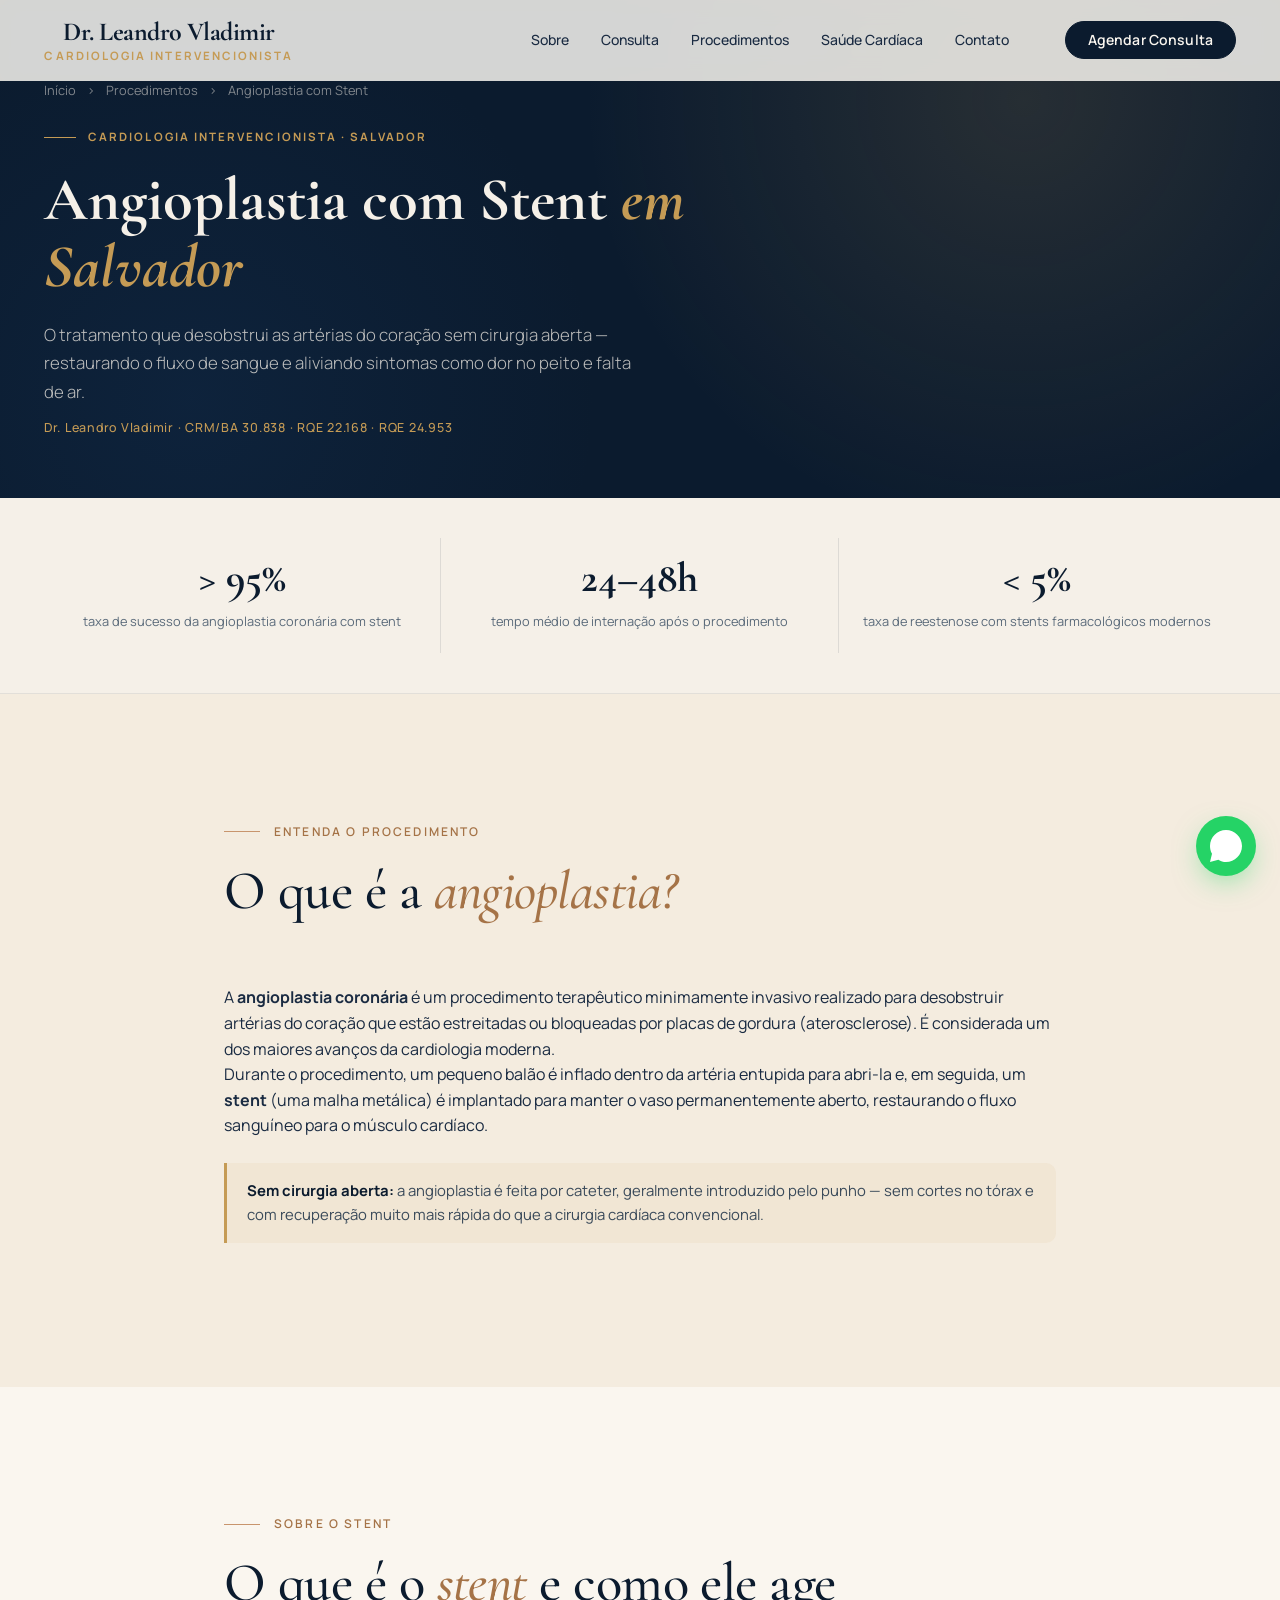
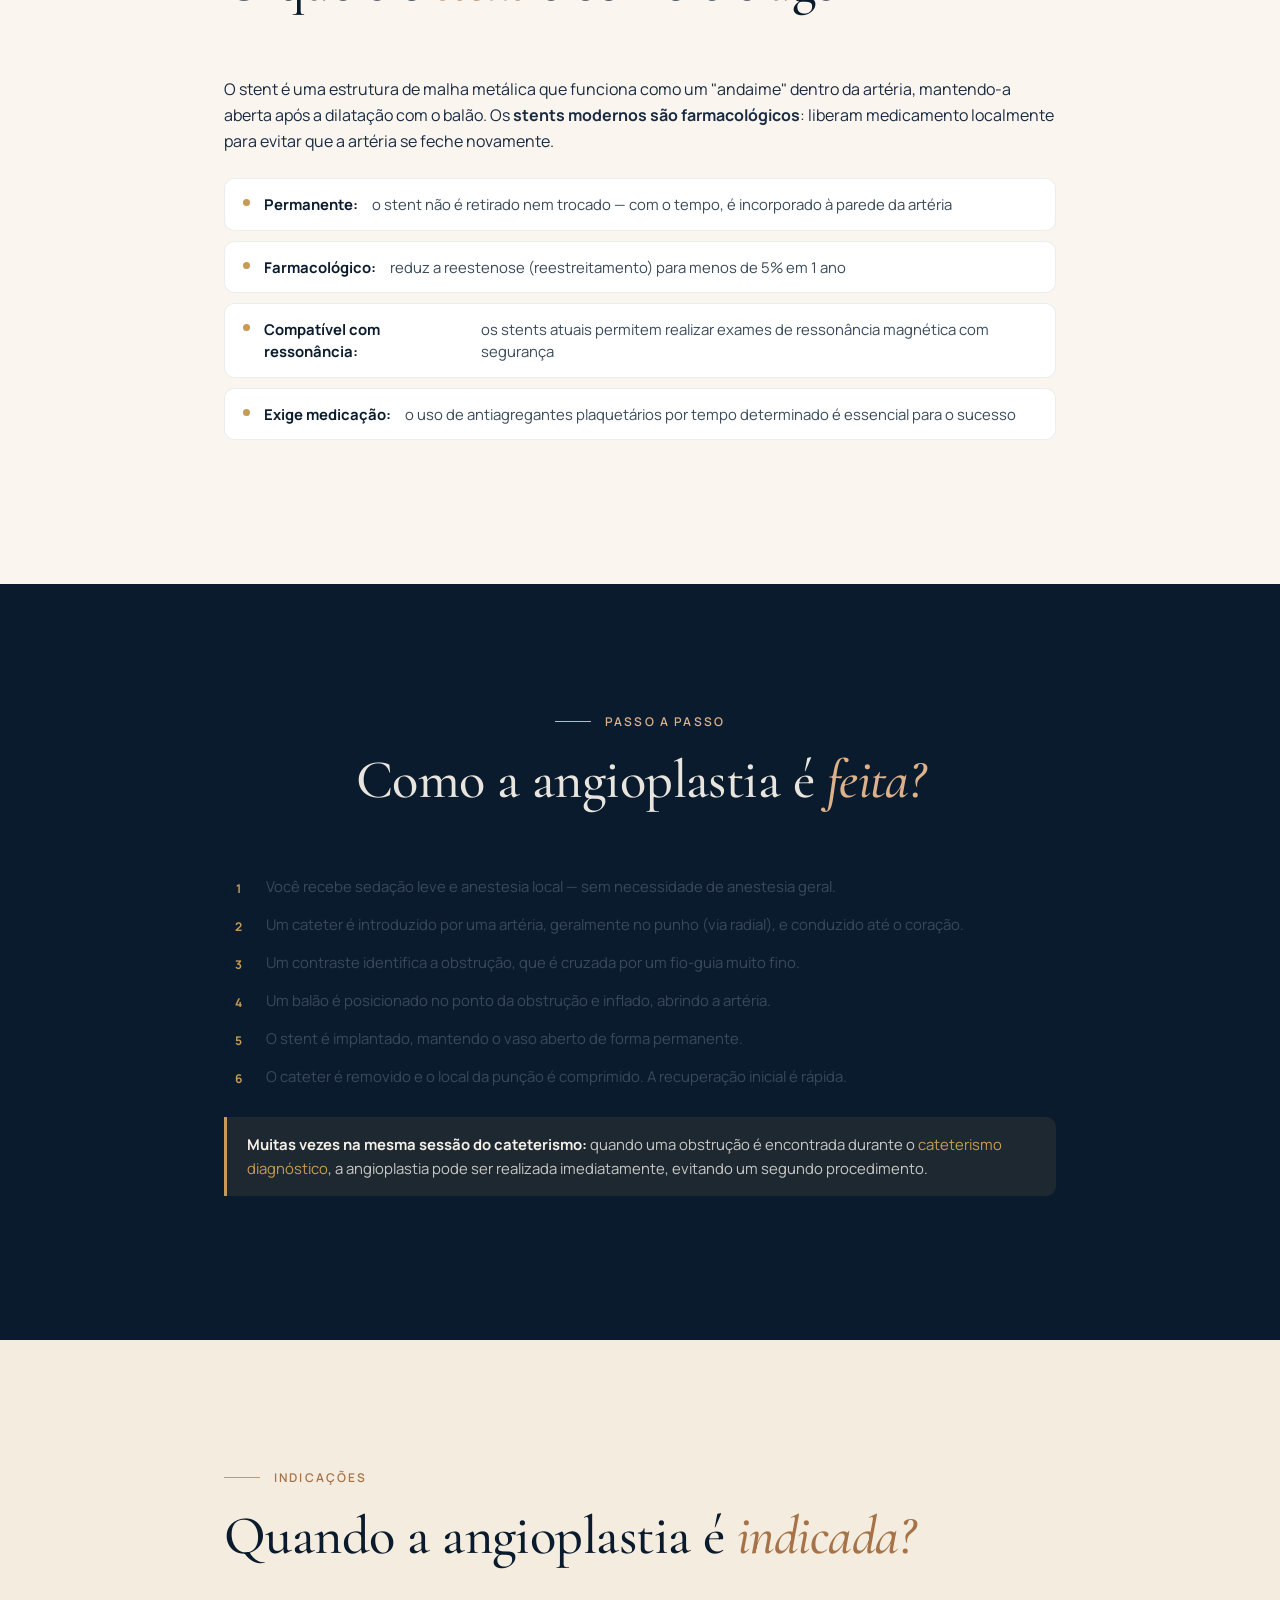
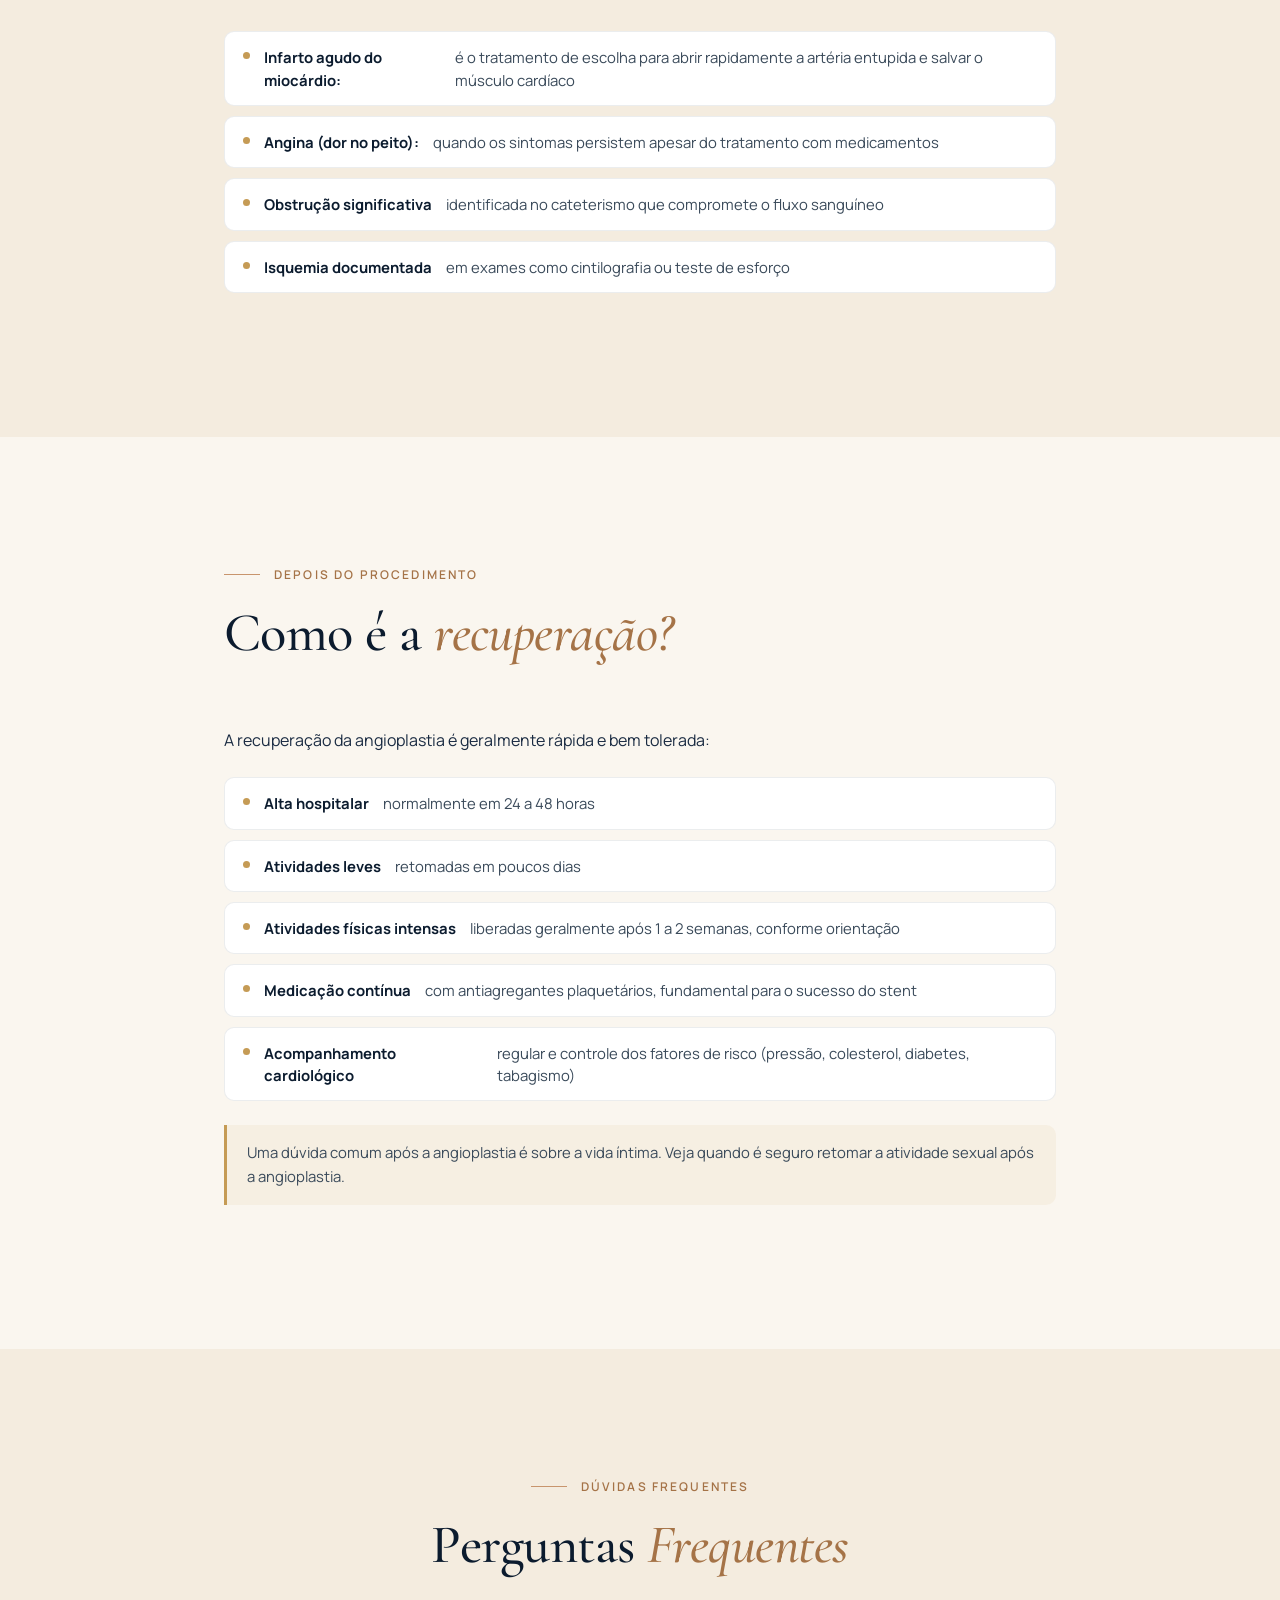
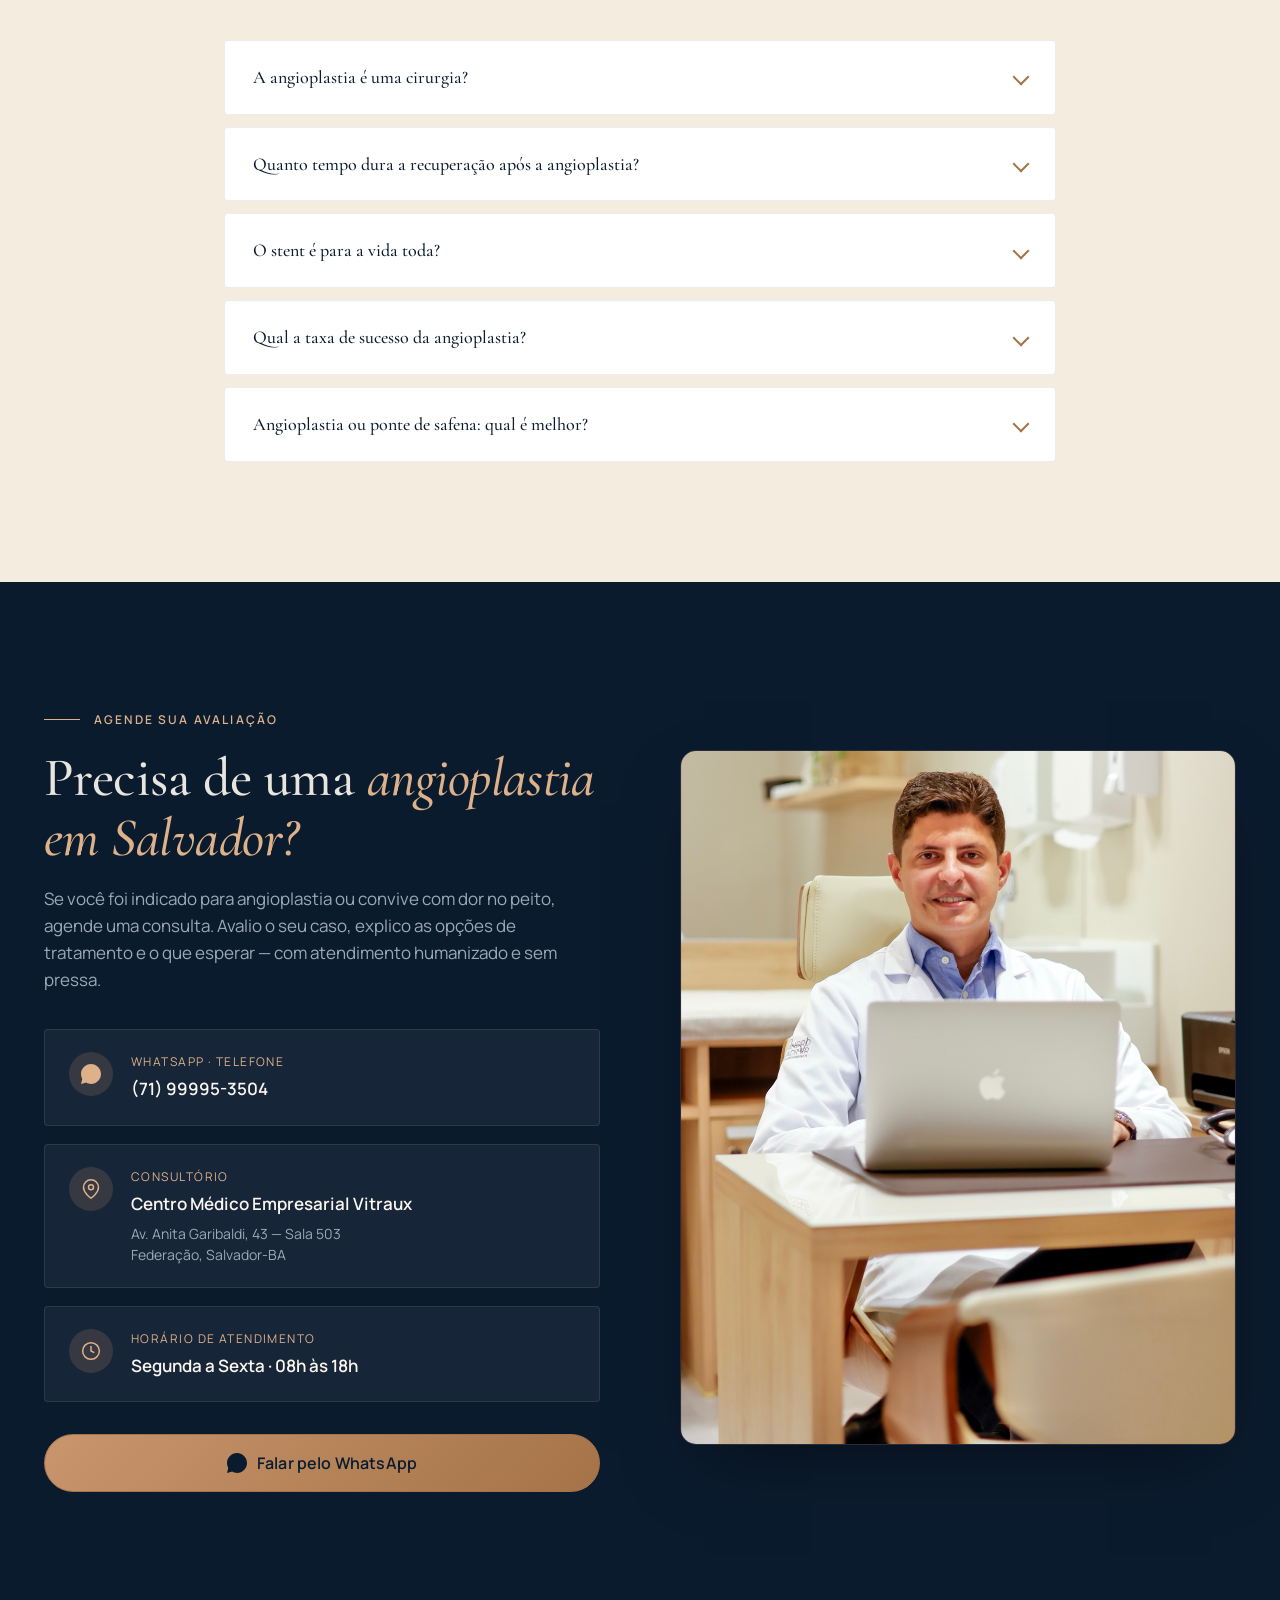
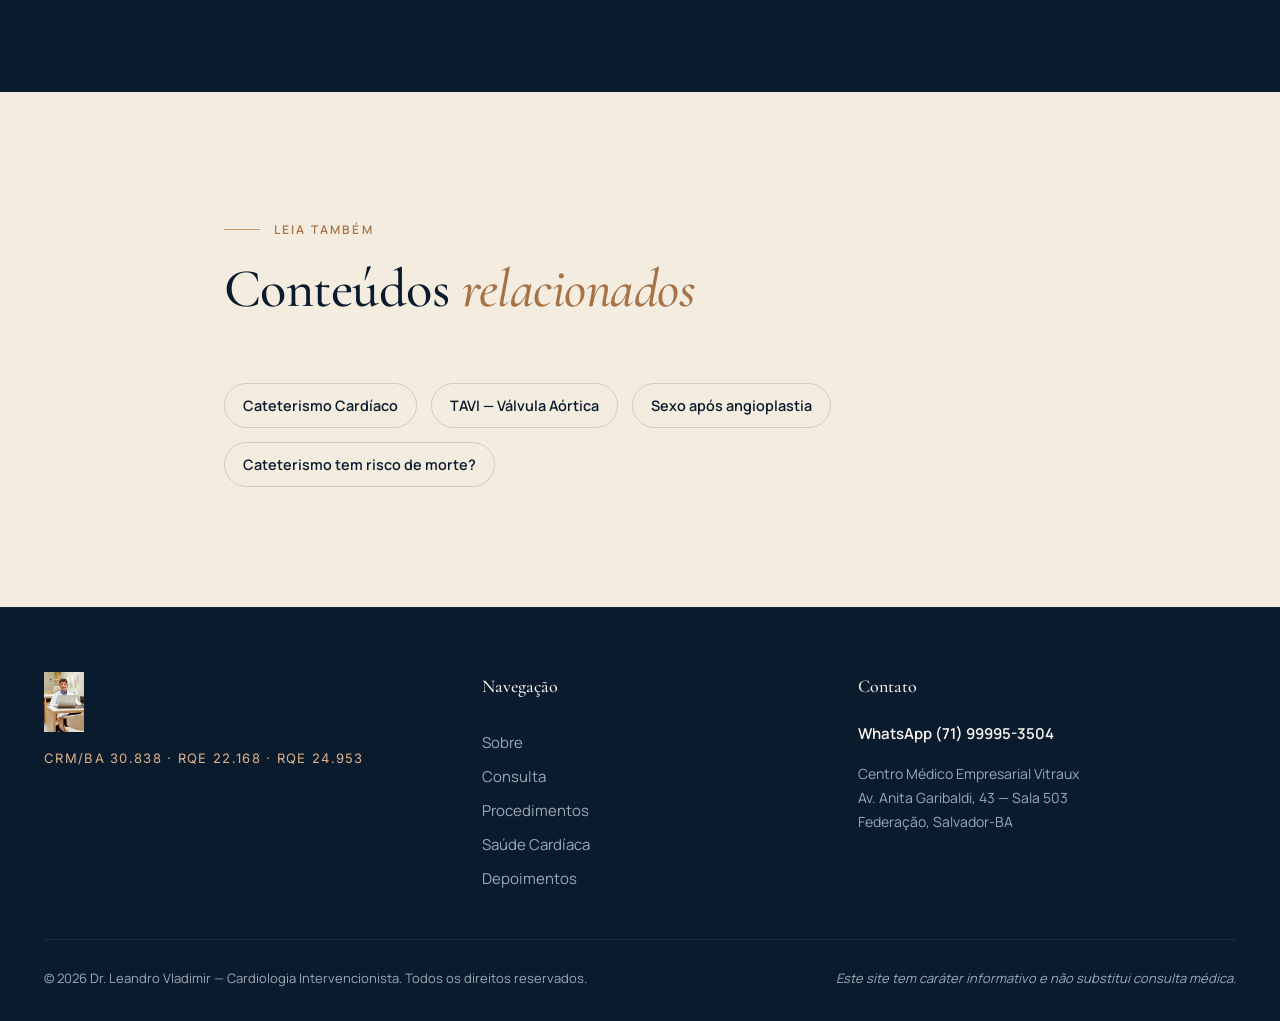
==== angioplastia/index.html @ 024d9a5b "Adiciona paginas dedicadas por procedimento e otimiza consulta particular - Cria 3 paginas de SEO: /" ====
<!DOCTYPE html>
<html lang="pt-BR">
<head>
  <!-- Google Tag Manager -->
  <script>(function(w,d,s,l,i){w[l]=w[l]||[];w[l].push({'gtm.start':
  new Date().getTime(),event:'gtm.js'});var f=d.getElementsByTagName(s)[0],
  j=d.createElement(s),dl=l!='dataLayer'?'&l='+l:'';j.async=true;j.src=
  'https://www.googletagmanager.com/gtm.js?id='+i+dl;f.parentNode.insertBefore(j,f);
  })(window,document,'script','dataLayer','GTM-55W7V7B9');</script>

  <meta charset="UTF-8" />
  <meta name="viewport" content="width=device-width, initial-scale=1.0" />
  <meta name="theme-color" content="#0B1B2E" />

  <title>Angioplastia com Stent em Salvador | Dr. Leandro Vladimir</title>
  <meta name="description" content="Angioplastia coronária com stent em Salvador. Entenda o que é, como funciona, recuperação e cuidados após o procedimento. Cardiologista intervencionista — agende pelo WhatsApp. CRM/BA 30.838." />
  <meta name="keywords" content="angioplastia Salvador, angioplastia com stent, angioplastia coronária, stent Salvador, desobstrução de artéria coração, cardiologista intervencionista Salvador, Dr Leandro Vladimir" />
  <meta name="author" content="Dr. Leandro Vladimir" />
  <meta name="robots" content="index, follow, max-image-preview:large" />
  <link rel="canonical" href="https://leandrovladimir.com.br/angioplastia/" />
  <meta name="geo.region" content="BR-BA" />
  <meta name="geo.placename" content="Salvador" />

  <meta property="og:type" content="article" />
  <meta property="og:url" content="https://leandrovladimir.com.br/angioplastia/" />
  <meta property="og:title" content="Angioplastia com Stent em Salvador | Dr. Leandro Vladimir" />
  <meta property="og:description" content="Tudo sobre a angioplastia coronária com stent: o que é, como funciona e recuperação — por cardiologista intervencionista em Salvador." />
  <meta property="og:image" content="https://leandrovladimir.com.br/images/consulta.jpg" />
  <meta property="og:locale" content="pt_BR" />
  <meta property="og:site_name" content="Dr. Leandro Vladimir — Cardiologia Intervencionista" />

  <meta name="twitter:card" content="summary_large_image" />
  <meta name="twitter:title" content="Angioplastia com Stent em Salvador | Dr. Leandro Vladimir" />
  <meta name="twitter:description" content="O que é a angioplastia coronária com stent, como funciona e recuperação — por cardiologista intervencionista em Salvador." />
  <meta name="twitter:image" content="https://leandrovladimir.com.br/images/consulta.jpg" />

  <link rel="icon" type="image/png" href="/images/consulta.jpg" />

  <link rel="preconnect" href="https://fonts.googleapis.com" />
  <link rel="preconnect" href="https://fonts.gstatic.com" crossorigin />
  <link href="https://fonts.googleapis.com/css2?family=Cormorant+Garamond:ital,wght@0,400;0,500;0,600;0,700;1,400;1,500&family=Manrope:wght@300;400;500;600;700&family=Inter:wght@400;500;600&display=swap" rel="stylesheet" />

  <link rel="stylesheet" href="/style.css" />

  <script type="application/ld+json">
  {
    "@context": "https://schema.org",
    "@graph": [
      {
        "@type": "MedicalWebPage",
        "name": "Angioplastia com Stent em Salvador",
        "description": "Página informativa sobre a angioplastia coronária com stent realizada por Dr. Leandro Vladimir, cardiologista intervencionista em Salvador: o que é, como funciona, indicações e recuperação.",
        "url": "https://leandrovladimir.com.br/angioplastia/",
        "inLanguage": "pt-BR",
        "author": {
          "@type": "Physician",
          "name": "Dr. Leandro Vladimir",
          "identifier": "CRM/BA 30.838",
          "url": "https://leandrovladimir.com.br/"
        },
        "about": {
          "@type": "MedicalProcedure",
          "name": "Angioplastia Coronária com Stent",
          "procedureType": "https://schema.org/TherapeuticProcedure",
          "bodyLocation": "Artérias coronárias"
        }
      },
      {
        "@type": "BreadcrumbList",
        "itemListElement": [
          { "@type": "ListItem", "position": 1, "name": "Início", "item": "https://leandrovladimir.com.br/" },
          { "@type": "ListItem", "position": 2, "name": "Procedimentos", "item": "https://leandrovladimir.com.br/#procedimentos" },
          { "@type": "ListItem", "position": 3, "name": "Angioplastia com Stent", "item": "https://leandrovladimir.com.br/angioplastia/" }
        ]
      },
      {
        "@type": "FAQPage",
        "mainEntity": [
          { "@type": "Question", "name": "Quanto tempo dura a recuperação após a angioplastia?", "acceptedAnswer": { "@type": "Answer", "text": "A recuperação inicial é rápida: alta hospitalar em 24 a 48 horas e retorno a atividades leves em poucos dias. Atividades físicas mais intensas podem ser retomadas após 1 a 2 semanas, com orientação individualizada." } },
          { "@type": "Question", "name": "O stent é para a vida toda?", "acceptedAnswer": { "@type": "Answer", "text": "Sim. O stent é uma estrutura permanente que mantém a artéria aberta e, com o tempo, é incorporado à parede do vaso. Não precisa ser trocado nem retirado. O cuidado contínuo com a medicação e os fatores de risco é essencial." } },
          { "@type": "Question", "name": "A angioplastia é uma cirurgia?", "acceptedAnswer": { "@type": "Answer", "text": "Não. A angioplastia é um procedimento minimamente invasivo, feito por cateter introduzido por uma artéria (geralmente no punho), sem cortes nem cirurgia aberta do tórax." } },
          { "@type": "Question", "name": "Qual a taxa de sucesso da angioplastia?", "acceptedAnswer": { "@type": "Answer", "text": "A taxa de sucesso da angioplastia coronária é superior a 95%. A maioria dos pacientes apresenta melhora significativa de sintomas como dor no peito e falta de ar." } }
        ]
      }
    ]
  }
  </script>

  <style>
    .header__brand--text { display: flex; flex-direction: column; justify-content: center; line-height: 1.05; text-decoration: none; min-width: 250px; padding: 6px 0; }
    .brand__name { font-family: 'Cormorant Garamond', Georgia, serif; font-weight: 700; font-size: 1.62rem; color: #0B1B2E; letter-spacing: -0.02em; white-space: nowrap; }
    .brand__sub { margin-top: 5px; font-family: 'Manrope', Arial, sans-serif; font-weight: 700; font-size: 0.72rem; letter-spacing: 0.18em; text-transform: uppercase; color: #C59B55; white-space: nowrap; }
    @media (max-width: 768px) { .header__brand--text { min-width: auto; } .brand__name { font-size: 1.25rem; } .brand__sub { font-size: 0.58rem; letter-spacing: 0.12em; } }

    .page-hero { padding: 80px 0 60px; background: #0B1B2E; position: relative; overflow: hidden; }
    .page-hero::before { content: ""; position: absolute; inset: 0; background: radial-gradient(circle at 80% 20%, rgba(197,155,85,0.15), transparent 40%), radial-gradient(circle at 15% 80%, rgba(29,78,137,0.15), transparent 35%); pointer-events: none; }
    .page-hero .container { position: relative; }
    .page-hero__eyebrow { display: flex; align-items: center; gap: 12px; margin-bottom: 20px; }
    .page-hero__eyebrow .eyebrow__line { display: inline-block; width: 32px; height: 1px; background: #C59B55; }
    .page-hero__eyebrow span { font-family: 'Manrope', sans-serif; font-size: 0.72rem; font-weight: 700; letter-spacing: 0.18em; text-transform: uppercase; color: #C59B55; }
    .page-hero__title { font-family: 'Cormorant Garamond', Georgia, serif; font-size: clamp(2.2rem, 5vw, 3.8rem); font-weight: 700; color: #F5F0E8; line-height: 1.1; margin-bottom: 20px; max-width: 800px; }
    .page-hero__title em { font-style: italic; color: #C59B55; }
    .page-hero__lede { font-family: 'Manrope', sans-serif; font-size: 1.05rem; font-weight: 300; color: rgba(245,240,232,0.75); max-width: 600px; margin-bottom: 12px; line-height: 1.7; }
    .page-hero__crm { font-family: 'Manrope', sans-serif; font-size: 0.78rem; font-weight: 500; color: #C59B55; letter-spacing: 0.06em; }

    .stats-strip { background: #F5F0E8; border-bottom: 1px solid rgba(11,27,46,0.08); padding: 40px 0; }
    .stats-strip__grid { display: grid; grid-template-columns: repeat(3, 1fr); gap: 0; }
    .stats-strip__item { text-align: center; padding: 20px 24px; border-right: 1px solid rgba(11,27,46,0.1); }
    .stats-strip__item:last-child { border-right: none; }
    .stats-strip__number { font-family: 'Cormorant Garamond', Georgia, serif; font-size: 2.6rem; font-weight: 700; color: #0B1B2E; display: block; line-height: 1; margin-bottom: 8px; }
    .stats-strip__label { font-family: 'Manrope', sans-serif; font-size: 0.8rem; font-weight: 400; color: #5a6a7a; line-height: 1.4; }
    @media (max-width: 600px) { .stats-strip__grid { grid-template-columns: 1fr; } .stats-strip__item { border-right: none; border-bottom: 1px solid rgba(11,27,46,0.1); } .stats-strip__item:last-child { border-bottom: none; } }

    .risk-list { list-style: none; padding: 0; margin: 24px 0; display: flex; flex-direction: column; gap: 10px; }
    .risk-list li { display: flex; align-items: flex-start; gap: 14px; padding: 14px 18px; background: #fff; border: 1px solid rgba(11,27,46,0.08); border-radius: 10px; font-family: 'Manrope', sans-serif; font-size: 0.93rem; color: #3a4a5a; line-height: 1.5; }
    .risk-list li::before { content: ""; display: block; width: 7px; height: 7px; min-width: 7px; border-radius: 50%; background: #C59B55; margin-top: 6px; }
    .risk-list li strong { color: #0B1B2E; }
    .section--dark .risk-list li { background: rgba(255,255,255,0.06); border-color: rgba(255,255,255,0.08); color: rgba(245,240,232,0.75); }
    .section--dark .risk-list li strong { color: #F5F0E8; }

    .alert-box { background: rgba(197,155,85,0.08); border-left: 3px solid #C59B55; border-radius: 0 10px 10px 0; padding: 16px 20px; margin: 24px 0; font-family: 'Manrope', sans-serif; font-size: 0.93rem; color: #3a4a5a; line-height: 1.6; }
    .alert-box strong { color: #0B1B2E; }
    .section--dark .alert-box { background: rgba(197,155,85,0.1); color: rgba(245,240,232,0.8); }
    .section--dark .alert-box strong { color: #F5F0E8; }

    .num-list { list-style: none; padding: 0; margin: 24px 0; counter-reset: q; display: flex; flex-direction: column; gap: 10px; }
    .num-list li { counter-increment: q; display: flex; align-items: flex-start; gap: 14px; font-family: 'Manrope', sans-serif; font-size: 0.93rem; color: #3a4a5a; line-height: 1.5; }
    .num-list li::before { content: counter(q); min-width: 28px; height: 28px; background: #0B1B2E; color: #C59B55; border-radius: 50%; display: flex; align-items: center; justify-content: center; font-size: 0.75rem; font-weight: 700; font-family: 'Manrope', sans-serif; flex-shrink: 0; }

    .breadcrumb { font-family: 'Manrope', sans-serif; font-size: 0.8rem; color: rgba(245,240,232,0.5); margin-bottom: 28px; }
    .breadcrumb a { color: rgba(245,240,232,0.5); text-decoration: none; transition: color 0.2s; }
    .breadcrumb a:hover { color: #C59B55; }
    .breadcrumb span { margin: 0 8px; }

    .related-links { display: flex; flex-wrap: wrap; gap: 14px; margin-top: 8px; }
    .related-links a { font-family: 'Manrope', sans-serif; font-size: 0.9rem; font-weight: 600; color: #0B1B2E; text-decoration: none; border: 1px solid rgba(11,27,46,0.15); border-radius: 999px; padding: 10px 18px; transition: 0.2s ease; }
    .related-links a:hover { background: #0B1B2E; color: #F5F0E8; border-color: #0B1B2E; }
  </style>
</head>

<body>
  <noscript><iframe src="https://www.googletagmanager.com/ns.html?id=GTM-55W7V7B9" height="0" width="0" style="display:none;visibility:hidden"></iframe></noscript>

  <!-- HEADER -->
  <header class="header" id="header">
    <div class="container header__inner">
      <a href="https://leandrovladimir.com.br" class="header__brand header__brand--text" aria-label="Dr. Leandro Vladimir — Início">
        <span class="brand__name">Dr. Leandro Vladimir</span>
        <span class="brand__sub">Cardiologia Intervencionista</span>
      </a>
      <nav class="header__nav" aria-label="Navegação principal">
        <a href="https://leandrovladimir.com.br/#sobre">Sobre</a>
        <a href="https://leandrovladimir.com.br/#consulta">Consulta</a>
        <a href="https://leandrovladimir.com.br/#procedimentos">Procedimentos</a>
        <a href="https://leandrovladimir.com.br/#conteudo">Saúde Cardíaca</a>
        <a href="https://leandrovladimir.com.br/#contato">Contato</a>
      </nav>
      <a href="https://wa.me/5571999953504?text=Ol%C3%A1%2C%20Dr.%20Leandro.%20Tenho%20d%C3%BAvidas%20sobre%20a%20angioplastia%20e%20gostaria%20de%20agendar%20uma%20consulta." class="btn btn--primary header__cta" target="_blank" rel="noopener">
        Agendar Consulta
      </a>
      <button class="header__toggle" aria-label="Abrir menu" aria-expanded="false" id="navToggle">
        <span></span><span></span><span></span>
      </button>
    </div>
  </header>

  <!-- HERO -->
  <section class="page-hero">
    <div class="container">
      <div class="breadcrumb">
        <a href="https://leandrovladimir.com.br">Início</a>
        <span>›</span>
        <a href="https://leandrovladimir.com.br/#procedimentos">Procedimentos</a>
        <span>›</span>
        Angioplastia com Stent
      </div>
      <div class="page-hero__eyebrow">
        <span class="eyebrow__line"></span>
        <span>Cardiologia Intervencionista · Salvador</span>
      </div>
      <h1 class="page-hero__title">
        Angioplastia com Stent <em>em Salvador</em>
      </h1>
      <p class="page-hero__lede">
        O tratamento que desobstrui as artérias do coração sem cirurgia aberta — restaurando o fluxo de sangue e aliviando sintomas como dor no peito e falta de ar.
      </p>
      <p class="page-hero__crm">Dr. Leandro Vladimir · CRM/BA 30.838 · RQE 22.168 · RQE 24.953</p>
    </div>
  </section>

  <!-- STATS -->
  <div class="stats-strip">
    <div class="container">
      <div class="stats-strip__grid">
        <div class="stats-strip__item">
          <span class="stats-strip__number">&gt; 95%</span>
          <span class="stats-strip__label">taxa de sucesso da angioplastia coronária com stent</span>
        </div>
        <div class="stats-strip__item">
          <span class="stats-strip__number">24–48h</span>
          <span class="stats-strip__label">tempo médio de internação após o procedimento</span>
        </div>
        <div class="stats-strip__item">
          <span class="stats-strip__number">&lt; 5%</span>
          <span class="stats-strip__label">taxa de reestenose com stents farmacológicos modernos</span>
        </div>
      </div>
    </div>
  </div>

  <!-- O QUE É -->
  <section class="section section--cream" id="o-que-e">
    <div class="container container--narrow">
      <div class="section__head reveal">
        <span class="eyebrow"><span class="eyebrow__line"></span> Entenda o Procedimento</span>
        <h2 class="section__title">O que é a <em>angioplastia?</em></h2>
      </div>
      <div class="reveal">
        <p>A <strong>angioplastia coronária</strong> é um procedimento terapêutico minimamente invasivo realizado para desobstruir artérias do coração que estão estreitadas ou bloqueadas por placas de gordura (aterosclerose). É considerada um dos maiores avanços da cardiologia moderna.</p>
        <p>Durante o procedimento, um pequeno balão é inflado dentro da artéria entupida para abri-la e, em seguida, um <strong>stent</strong> (uma malha metálica) é implantado para manter o vaso permanentemente aberto, restaurando o fluxo sanguíneo para o músculo cardíaco.</p>
        <div class="alert-box">
          <strong>Sem cirurgia aberta:</strong> a angioplastia é feita por cateter, geralmente introduzido pelo punho — sem cortes no tórax e com recuperação muito mais rápida do que a cirurgia cardíaca convencional.
        </div>
      </div>
    </div>
  </section>

  <!-- STENT -->
  <section class="section" id="stent">
    <div class="container container--narrow">
      <div class="section__head reveal">
        <span class="eyebrow"><span class="eyebrow__line"></span> Sobre o Stent</span>
        <h2 class="section__title">O que é o <em>stent</em> e como ele age</h2>
      </div>
      <div class="reveal">
        <p>O stent é uma estrutura de malha metálica que funciona como um "andaime" dentro da artéria, mantendo-a aberta após a dilatação com o balão. Os <strong>stents modernos são farmacológicos</strong>: liberam medicamento localmente para evitar que a artéria se feche novamente.</p>
        <ul class="risk-list">
          <li><strong>Permanente:</strong> o stent não é retirado nem trocado — com o tempo, é incorporado à parede da artéria</li>
          <li><strong>Farmacológico:</strong> reduz a reestenose (reestreitamento) para menos de 5% em 1 ano</li>
          <li><strong>Compatível com ressonância:</strong> os stents atuais permitem realizar exames de ressonância magnética com segurança</li>
          <li><strong>Exige medicação:</strong> o uso de antiagregantes plaquetários por tempo determinado é essencial para o sucesso</li>
        </ul>
      </div>
    </div>
  </section>

  <!-- COMO É FEITO -->
  <section class="section section--dark" id="como-e-feito">
    <div class="container container--narrow">
      <div class="section__head section__head--center reveal">
        <span class="eyebrow eyebrow--light"><span class="eyebrow__line"></span> Passo a Passo</span>
        <h2 class="section__title section__title--light">Como a angioplastia é <em>feita?</em></h2>
      </div>
      <div class="reveal">
        <ol class="num-list">
          <li>Você recebe sedação leve e anestesia local — sem necessidade de anestesia geral.</li>
          <li>Um cateter é introduzido por uma artéria, geralmente no punho (via radial), e conduzido até o coração.</li>
          <li>Um contraste identifica a obstrução, que é cruzada por um fio-guia muito fino.</li>
          <li>Um balão é posicionado no ponto da obstrução e inflado, abrindo a artéria.</li>
          <li>O stent é implantado, mantendo o vaso aberto de forma permanente.</li>
          <li>O cateter é removido e o local da punção é comprimido. A recuperação inicial é rápida.</li>
        </ol>
        <div class="alert-box">
          <strong>Muitas vezes na mesma sessão do cateterismo:</strong> quando uma obstrução é encontrada durante o <a href="/cateterismo-cardiaco/" style="color:#C59B55;">cateterismo diagnóstico</a>, a angioplastia pode ser realizada imediatamente, evitando um segundo procedimento.
        </div>
      </div>
    </div>
  </section>

  <!-- INDICAÇÕES -->
  <section class="section section--cream" id="indicacoes">
    <div class="container container--narrow">
      <div class="section__head reveal">
        <span class="eyebrow"><span class="eyebrow__line"></span> Indicações</span>
        <h2 class="section__title">Quando a angioplastia é <em>indicada?</em></h2>
      </div>
      <div class="reveal">
        <ul class="risk-list">
          <li><strong>Infarto agudo do miocárdio:</strong> é o tratamento de escolha para abrir rapidamente a artéria entupida e salvar o músculo cardíaco</li>
          <li><strong>Angina (dor no peito):</strong> quando os sintomas persistem apesar do tratamento com medicamentos</li>
          <li><strong>Obstrução significativa</strong> identificada no cateterismo que compromete o fluxo sanguíneo</li>
          <li><strong>Isquemia documentada</strong> em exames como cintilografia ou teste de esforço</li>
        </ul>
      </div>
    </div>
  </section>

  <!-- RECUPERAÇÃO -->
  <section class="section" id="recuperacao">
    <div class="container container--narrow">
      <div class="section__head reveal">
        <span class="eyebrow"><span class="eyebrow__line"></span> Depois do Procedimento</span>
        <h2 class="section__title">Como é a <em>recuperação?</em></h2>
      </div>
      <div class="reveal">
        <p>A recuperação da angioplastia é geralmente rápida e bem tolerada:</p>
        <ul class="risk-list">
          <li><strong>Alta hospitalar</strong> normalmente em 24 a 48 horas</li>
          <li><strong>Atividades leves</strong> retomadas em poucos dias</li>
          <li><strong>Atividades físicas intensas</strong> liberadas geralmente após 1 a 2 semanas, conforme orientação</li>
          <li><strong>Medicação contínua</strong> com antiagregantes plaquetários, fundamental para o sucesso do stent</li>
          <li><strong>Acompanhamento cardiológico</strong> regular e controle dos fatores de risco (pressão, colesterol, diabetes, tabagismo)</li>
        </ul>
        <div class="alert-box">
          Uma dúvida comum após a angioplastia é sobre a vida íntima. <a href="/sexo-apos-angioplastia/">Veja quando é seguro retomar a atividade sexual após a angioplastia</a>.
        </div>
      </div>
    </div>
  </section>

  <!-- FAQ -->
  <section class="section section--cream" id="faq">
    <div class="container container--narrow">
      <div class="section__head section__head--center reveal">
        <span class="eyebrow"><span class="eyebrow__line"></span> Dúvidas Frequentes</span>
        <h2 class="section__title">Perguntas <em>Frequentes</em></h2>
      </div>
      <div class="faq">
        <details class="faq__item reveal">
          <summary>A angioplastia é uma cirurgia?</summary>
          <div class="faq__answer">
            <p>Não. A angioplastia é um procedimento minimamente invasivo, feito por cateter introduzido por uma artéria (geralmente no punho), sem cortes nem cirurgia aberta do tórax. Por isso a recuperação é muito mais rápida que a da cirurgia de revascularização (ponte de safena).</p>
          </div>
        </details>
        <details class="faq__item reveal">
          <summary>Quanto tempo dura a recuperação após a angioplastia?</summary>
          <div class="faq__answer">
            <p>A recuperação inicial é rápida: alta hospitalar em 24 a 48 horas e retorno a atividades leves em poucos dias. Atividades físicas mais intensas podem ser retomadas após 1 a 2 semanas, com orientação individualizada de acordo com o caso.</p>
          </div>
        </details>
        <details class="faq__item reveal">
          <summary>O stent é para a vida toda?</summary>
          <div class="faq__answer">
            <p>Sim. O stent é uma estrutura permanente que mantém a artéria aberta e, com o tempo, é incorporado à parede do vaso. Não precisa ser trocado nem retirado. O cuidado contínuo com a medicação antiplaquetária e os fatores de risco é essencial para o sucesso a longo prazo.</p>
          </div>
        </details>
        <details class="faq__item reveal">
          <summary>Qual a taxa de sucesso da angioplastia?</summary>
          <div class="faq__answer">
            <p>A taxa de sucesso da angioplastia coronária é superior a 95%. A maioria dos pacientes apresenta melhora significativa de sintomas como dor no peito e falta de ar logo após o procedimento.</p>
          </div>
        </details>
        <details class="faq__item reveal">
          <summary>Angioplastia ou ponte de safena: qual é melhor?</summary>
          <div class="faq__answer">
            <p>Depende de cada caso. A angioplastia é menos invasiva e tem recuperação mais rápida, sendo ideal para muitas situações. A cirurgia de ponte pode ser preferível em casos de doença muito extensa ou em certos perfis de paciente. Essa decisão é individualizada e tomada em conjunto entre o paciente, o cardiologista e, quando necessário, o cirurgião.</p>
          </div>
        </details>
      </div>
    </div>
  </section>

  <!-- CTA / CONTATO -->
  <section class="section section--dark" id="contato">
    <div class="container">
      <div class="contact__grid">
        <div class="contact__info reveal">
          <span class="eyebrow eyebrow--light"><span class="eyebrow__line"></span> Agende sua avaliação</span>
          <h2 class="section__title section__title--light">Precisa de uma <em>angioplastia em Salvador?</em></h2>
          <p class="contact__lede">Se você foi indicado para angioplastia ou convive com dor no peito, agende uma consulta. Avalio o seu caso, explico as opções de tratamento e o que esperar — com atendimento humanizado e sem pressa.</p>

          <div class="contact__items">
            <a href="https://wa.me/5571999953504?text=Ol%C3%A1%2C%20Dr.%20Leandro.%20Tenho%20d%C3%BAvidas%20sobre%20a%20angioplastia%20e%20gostaria%20de%20agendar%20uma%20consulta." class="contact__item" target="_blank" rel="noopener">
              <div class="contact__icon">
                <svg viewBox="0 0 24 24" fill="currentColor"><path d="M17.5 14.4c-.3-.2-1.8-.9-2-1-.3-.1-.5-.1-.7.1-.2.3-.7 1-.9 1.2-.2.2-.3.2-.6.1-1.5-.7-2.4-1.3-3.4-3-.3-.5.3-.4.7-1.4.1-.2 0-.4 0-.5-.1-.1-.7-1.6-.9-2.2-.2-.6-.5-.5-.7-.5h-.6c-.2 0-.5.1-.8.4-.3.3-1 1-1 2.4 0 1.4 1 2.8 1.2 3 .2.2 2.1 3.2 5 4.5.7.3 1.3.5 1.7.6.7.2 1.4.2 1.9.1.6-.1 1.8-.7 2-1.5.2-.7.2-1.4.2-1.5-.1-.2-.3-.2-.6-.4zM12 0C5.4 0 0 5.4 0 12c0 2.1.5 4.1 1.5 5.9L0 24l6.3-1.7C8 23.5 10 24 12 24c6.6 0 12-5.4 12-12S18.6 0 12 0z"/></svg>
              </div>
              <div>
                <small>WhatsApp · Telefone</small>
                <strong>(71) 99995-3504</strong>
              </div>
            </a>
            <div class="contact__item">
              <div class="contact__icon">
                <svg viewBox="0 0 24 24" fill="none" stroke="currentColor" stroke-width="1.8"><path d="M21 10c0 7-9 13-9 13s-9-6-9-13a9 9 0 0118 0z"/><circle cx="12" cy="10" r="3"/></svg>
              </div>
              <div>
                <small>Consultório</small>
                <strong>Centro Médico Empresarial Vitraux</strong>
                <span>Av. Anita Garibaldi, 43 — Sala 503<br/>Federação, Salvador-BA</span>
              </div>
            </div>
            <div class="contact__item">
              <div class="contact__icon">
                <svg viewBox="0 0 24 24" fill="none" stroke="currentColor" stroke-width="1.8"><circle cx="12" cy="12" r="10"/><path d="M12 6v6l4 2"/></svg>
              </div>
              <div>
                <small>Horário de atendimento</small>
                <strong>Segunda a Sexta · 08h às 18h</strong>
              </div>
            </div>
          </div>

          <a href="https://wa.me/5571999953504?text=Ol%C3%A1%2C%20Dr.%20Leandro.%20Tenho%20d%C3%BAvidas%20sobre%20a%20angioplastia%20e%20gostaria%20de%20agendar%20uma%20consulta." class="btn btn--copper btn--large btn--full" target="_blank" rel="noopener">
            <svg xmlns="http://www.w3.org/2000/svg" width="20" height="20" viewBox="0 0 24 24" fill="currentColor"><path d="M17.5 14.4c-.3-.2-1.8-.9-2-1-.3-.1-.5-.1-.7.1-.2.3-.7 1-.9 1.2-.2.2-.3.2-.6.1-1.5-.7-2.4-1.3-3.4-3-.3-.5.3-.4.7-1.4.1-.2 0-.4 0-.5-.1-.1-.7-1.6-.9-2.2-.2-.6-.5-.5-.7-.5h-.6c-.2 0-.5.1-.8.4-.3.3-1 1-1 2.4 0 1.4 1 2.8 1.2 3 .2.2 2.1 3.2 5 4.5.7.3 1.3.5 1.7.6.7.2 1.4.2 1.9.1.6-.1 1.8-.7 2-1.5.2-.7.2-1.4.2-1.5-.1-.2-.3-.2-.6-.4zM12 0C5.4 0 0 5.4 0 12c0 2.1.5 4.1 1.5 5.9L0 24l6.3-1.7C8 23.5 10 24 12 24c6.6 0 12-5.4 12-12S18.6 0 12 0z"/></svg>
            Falar pelo WhatsApp
          </a>
        </div>

        <div class="contact__photo reveal" data-delay="200">
          <img src="/images/consulta.jpg" alt="Dr. Leandro Vladimir, cardiologista intervencionista em Salvador" width="600" height="900" loading="lazy" />
        </div>
      </div>
    </div>
  </section>

  <!-- RELACIONADOS -->
  <section class="section section--cream" id="relacionados">
    <div class="container container--narrow">
      <div class="section__head reveal">
        <span class="eyebrow"><span class="eyebrow__line"></span> Leia também</span>
        <h2 class="section__title">Conteúdos <em>relacionados</em></h2>
      </div>
      <div class="related-links reveal">
        <a href="/cateterismo-cardiaco/">Cateterismo Cardíaco</a>
        <a href="/tavi/">TAVI — Válvula Aórtica</a>
        <a href="/sexo-apos-angioplastia/">Sexo após angioplastia</a>
        <a href="/cateterismo-risco-de-morte/">Cateterismo tem risco de morte?</a>
      </div>
    </div>
  </section>

  <!-- FOOTER -->
  <footer class="footer">
    <div class="container">
      <div class="footer__grid">
        <div class="footer__brand">
          <img src="/images/consulta.jpg" alt="Logo Dr. Leandro Vladimir" width="180" height="106" />
          <p class="footer__crm">CRM/BA 30.838 · RQE 22.168 · RQE 24.953</p>
        </div>
        <nav class="footer__nav" aria-label="Navegação do rodapé">
          <h4>Navegação</h4>
          <a href="https://leandrovladimir.com.br/#sobre">Sobre</a>
          <a href="https://leandrovladimir.com.br/#consulta">Consulta</a>
          <a href="https://leandrovladimir.com.br/#procedimentos">Procedimentos</a>
          <a href="https://leandrovladimir.com.br/#conteudo">Saúde Cardíaca</a>
          <a href="https://leandrovladimir.com.br/#depoimentos">Depoimentos</a>
        </nav>
        <div class="footer__contact">
          <h4>Contato</h4>
          <a href="https://wa.me/5571999953504" target="_blank" rel="noopener">WhatsApp (71) 99995-3504</a>
          <p>Centro Médico Empresarial Vitraux<br/>Av. Anita Garibaldi, 43 — Sala 503<br/>Federação, Salvador-BA</p>
        </div>
      </div>
      <div class="footer__bottom">
        <p>© <span id="year"></span> Dr. Leandro Vladimir — Cardiologia Intervencionista. Todos os direitos reservados.</p>
        <p class="footer__disclaimer">Este site tem caráter informativo e não substitui consulta médica.</p>
      </div>
    </div>
  </footer>

  <!-- FLOATING WHATSAPP -->
  <a href="https://wa.me/5571999953504?text=Ol%C3%A1%2C%20Dr.%20Leandro.%20Tenho%20d%C3%BAvidas%20sobre%20a%20angioplastia." class="wa-float" aria-label="Falar no WhatsApp" target="_blank" rel="noopener">
    <svg viewBox="0 0 24 24" fill="currentColor" aria-hidden="true"><path d="M17.5 14.4c-.3-.2-1.8-.9-2-1-.3-.1-.5-.1-.7.1-.2.3-.7 1-.9 1.2-.2.2-.3.2-.6.1-1.5-.7-2.4-1.3-3.4-3-.3-.5.3-.4.7-1.4.1-.2 0-.4 0-.5-.1-.1-.7-1.6-.9-2.2-.2-.6-.5-.5-.7-.5h-.6c-.2 0-.5.1-.8.4-.3.3-1 1-1 2.4 0 1.4 1 2.8 1.2 3 .2.2 2.1 3.2 5 4.5.7.3 1.3.5 1.7.6.7.2 1.4.2 1.9.1.6-.1 1.8-.7 2-1.5.2-.7.2-1.4.2-1.5-.1-.2-.3-.2-.6-.4zM12 0C5.4 0 0 5.4 0 12c0 2.1.5 4.1 1.5 5.9L0 24l6.3-1.7C8 23.5 10 24 12 24c6.6 0 12-5.4 12-12S18.6 0 12 0z"/></svg>
  </a>

  <script src="/script.js" defer></script>
  <script>document.getElementById('year').textContent = new Date().getFullYear();</script>
</body>
</html>
---- style.css ----
/* ============================================================
   DR. LEANDRO VLADIMIR — CARDIOLOGIA INTERVENCIONISTA
   Refined editorial-medical aesthetic
   Palette: deep navy + copper/bronze + warm cream
   ============================================================ */

:root {
  /* Colors */
  --navy-900: #0B1B2E;
  --navy-800: #0F2238;
  --navy-700: #162F4A;
  --navy-600: #1F3D5C;
  --navy-100: #E8EEF5;
  --copper: #C8956D;
  --copper-light: #DDB18A;
  --copper-dark: #A57347;
  --gold: #D4A574;
  --cream: #FAF6EF;
  --cream-warm: #F4ECDF;
  --cream-dark: #E8DCC5;
  --text-dark: #1A2B42;
  --text-mid: #4A5868;
  --text-soft: #6B7A8C;
  --text-light: #E8E4DE;
  --text-light-dim: #9DA8B7;
  --white: #FFFFFF;
  --hairline: rgba(11, 27, 46, 0.08);
  --hairline-light: rgba(232, 228, 222, 0.12);

  /* Type */
  --font-display: 'Cormorant Garamond', 'Times New Roman', serif;
  --font-sans: 'Manrope', -apple-system, BlinkMacSystemFont, system-ui, sans-serif;
  --font-mono: 'Inter', system-ui, sans-serif;

  /* Spacing */
  --container: 1240px;
  --container-narrow: 880px;
  --radius: 4px;
  --radius-lg: 16px;
  --radius-full: 999px;

  /* Easing */
  --ease: cubic-bezier(0.22, 1, 0.36, 1);
  --ease-out: cubic-bezier(0.16, 1, 0.3, 1);
}

/* ============ RESET ============ */
*, *::before, *::after { box-sizing: border-box; margin: 0; padding: 0; }
html { scroll-behavior: smooth; -webkit-text-size-adjust: 100%; }
body {
  font-family: var(--font-sans);
  font-weight: 400;
  font-size: 16px;
  line-height: 1.6;
  color: var(--text-dark);
  background: var(--cream);
  -webkit-font-smoothing: antialiased;
  -moz-osx-font-smoothing: grayscale;
  overflow-x: hidden;
}
img { max-width: 100%; height: auto; display: block; }
a { color: inherit; text-decoration: none; }
button { font: inherit; cursor: pointer; border: none; background: none; }
ul { list-style: none; }

/* Selection */
::selection { background: var(--copper); color: var(--navy-900); }

/* ============ LAYOUT ============ */
.container {
  width: 100%;
  max-width: var(--container);
  margin: 0 auto;
  padding: 0 24px;
}
.container--narrow { max-width: var(--container-narrow); }

.section {
  padding: 120px 0;
  position: relative;
  overflow: hidden;
}
.section--cream { background: var(--cream-warm); }
.section--dark {
  background: var(--navy-900);
  color: var(--text-light);
}
.section--dark .section__title { color: var(--text-light); }

@media (max-width: 768px) {
  .section { padding: 80px 0; }
}

/* ============ TYPOGRAPHY ============ */
.section__head { margin-bottom: 64px; }
.section__head--center { text-align: center; max-width: 720px; margin-left: auto; margin-right: auto; margin-bottom: 64px; }

.eyebrow {
  display: inline-flex;
  align-items: center;
  gap: 14px;
  font-family: var(--font-sans);
  font-size: 12px;
  font-weight: 600;
  letter-spacing: 0.18em;
  text-transform: uppercase;
  color: var(--copper-dark);
  margin-bottom: 20px;
}
.eyebrow__line {
  display: inline-block;
  width: 36px;
  height: 1px;
  background: var(--copper);
}
.eyebrow--light { color: var(--copper-light); }
.eyebrow--light .eyebrow__line { background: var(--copper-light); }

.section__head--center .eyebrow { justify-content: center; }

.section__title {
  font-family: var(--font-display);
  font-weight: 500;
  font-size: clamp(2rem, 4.5vw, 3.4rem);
  line-height: 1.1;
  color: var(--navy-900);
  letter-spacing: -0.01em;
}
.section__title em {
  font-style: italic;
  font-weight: 500;
  color: var(--copper-dark);
  position: relative;
}
.section__title--light { color: var(--text-light); }
.section__title--light em { color: var(--copper-light); }

.section__lede {
  font-size: 1.0625rem;
  line-height: 1.7;
  color: var(--text-mid);
  margin-top: 18px;
  max-width: 580px;
}
.section__head--center .section__lede { margin-left: auto; margin-right: auto; }
.section__lede--light { color: var(--text-light-dim); }

.section__cta {
  margin-top: 72px;
  text-align: center;
}

/* ============ BUTTONS ============ */
.btn {
  display: inline-flex;
  align-items: center;
  justify-content: center;
  gap: 10px;
  padding: 14px 28px;
  font-family: var(--font-sans);
  font-weight: 600;
  font-size: 0.9375rem;
  letter-spacing: 0.01em;
  border-radius: var(--radius-full);
  transition: all 0.3s var(--ease);
  cursor: pointer;
  white-space: nowrap;
  line-height: 1;
}
.btn--primary {
  background: var(--navy-900);
  color: var(--cream);
  border: 1px solid var(--navy-900);
}
.btn--primary:hover {
  background: var(--navy-700);
  transform: translateY(-2px);
  box-shadow: 0 18px 32px -16px rgba(11, 27, 46, 0.5);
}
.btn--copper {
  background: linear-gradient(135deg, var(--copper) 0%, var(--copper-dark) 100%);
  color: var(--navy-900);
  border: 1px solid var(--copper-dark);
}
.btn--copper:hover {
  transform: translateY(-2px);
  box-shadow: 0 18px 32px -16px rgba(200, 149, 109, 0.55);
}
.btn--ghost {
  background: transparent;
  color: var(--text-dark);
  border: 1px solid rgba(11, 27, 46, 0.18);
}
.btn--ghost:hover {
  background: var(--navy-900);
  color: var(--cream);
  border-color: var(--navy-900);
}
.btn--large { padding: 18px 38px; font-size: 1rem; }
.btn--full { width: 100%; }

/* ============ HEADER ============ */
.header {
  position: fixed;
  top: 0; left: 0; right: 0;
  z-index: 100;
  background: rgba(250, 246, 239, 0.85);
  backdrop-filter: saturate(180%) blur(12px);
  -webkit-backdrop-filter: saturate(180%) blur(12px);
  border-bottom: 1px solid transparent;
  transition: all 0.3s var(--ease);
}
.header.is-scrolled {
  background: rgba(250, 246, 239, 0.96);
  border-bottom-color: var(--hairline);
}
.header__inner {
  display: flex;
  align-items: center;
  justify-content: space-between;
  height: 80px;
  gap: 32px;
}
.header__brand { display: flex; align-items: center; flex-shrink: 0; }
.header__logo {
  height: 48px;
  width: auto;
}
.header__nav {
  display: flex;
  gap: 32px;
  margin-left: auto;
  margin-right: 24px;
}
.header__nav a {
  font-size: 0.875rem;
  font-weight: 500;
  color: var(--text-dark);
  position: relative;
  padding: 6px 0;
  transition: color 0.3s var(--ease);
}
.header__nav a::after {
  content: '';
  position: absolute;
  left: 0; bottom: 0;
  width: 0; height: 1px;
  background: var(--copper);
  transition: width 0.3s var(--ease);
}
.header__nav a:hover { color: var(--copper-dark); }
.header__nav a:hover::after { width: 100%; }
.header__cta { padding: 11px 22px; font-size: 0.875rem; }
.header__toggle { display: none; }

@media (max-width: 1100px) {
  .header__nav { display: none; }
  .header__toggle {
    display: flex;
    flex-direction: column;
    gap: 5px;
    width: 32px; height: 32px;
    align-items: center;
    justify-content: center;
  }
  .header__toggle span {
    width: 22px; height: 2px;
    background: var(--navy-900);
    border-radius: 2px;
    transition: all 0.3s var(--ease);
  }
  .header__nav.is-open {
    display: flex;
    position: absolute;
    top: 80px; left: 0; right: 0;
    flex-direction: column;
    background: var(--cream);
    padding: 28px 24px;
    gap: 20px;
    border-bottom: 1px solid var(--hairline);
    box-shadow: 0 20px 30px -20px rgba(0,0,0,0.15);
  }
}
@media (max-width: 600px) {
  .header__cta { display: none; }
}

/* ============ HERO ============ */
.hero {
  position: relative;
  min-height: 100vh;
  padding: 140px 0 100px;
  background: var(--navy-900);
  color: var(--text-light);
  overflow: hidden;
  display: flex;
  align-items: center;
}
.hero__bg {
  position: absolute;
  inset: 0;
  pointer-events: none;
}
.hero__grid {
  position: absolute;
  inset: 0;
  background-image:
    linear-gradient(rgba(232, 228, 222, 0.03) 1px, transparent 1px),
    linear-gradient(90deg, rgba(232, 228, 222, 0.03) 1px, transparent 1px);
  background-size: 60px 60px;
  mask-image: radial-gradient(ellipse at center, black 30%, transparent 75%);
  -webkit-mask-image: radial-gradient(ellipse at center, black 30%, transparent 75%);
}
.hero__glow {
  position: absolute;
  top: 30%; right: -20%;
  width: 800px; height: 800px;
  background: radial-gradient(circle, rgba(200, 149, 109, 0.18) 0%, transparent 60%);
  filter: blur(60px);
}
.hero__inner {
  display: grid;
  grid-template-columns: 1.1fr 1fr;
  gap: 80px;
  align-items: center;
  position: relative;
  z-index: 2;
}
.hero__eyebrow {
  display: inline-flex;
  align-items: center;
  gap: 14px;
  font-family: var(--font-mono);
  font-size: 0.75rem;
  font-weight: 500;
  letter-spacing: 0.2em;
  color: var(--copper-light);
  margin-bottom: 32px;
}
.hero__title {
  font-family: var(--font-display);
  font-weight: 500;
  font-size: clamp(3rem, 7vw, 5.5rem);
  line-height: 0.95;
  letter-spacing: -0.02em;
  margin-bottom: 24px;
  color: var(--cream);
}
.hero__title-1 { display: block; }
.hero__title-2 {
  display: block;
  font-style: italic;
  color: var(--copper-light);
  background: linear-gradient(135deg, var(--copper-light) 0%, var(--copper) 100%);
  -webkit-background-clip: text;
  background-clip: text;
  -webkit-text-fill-color: transparent;
}
.hero__subtitle {
  font-family: var(--font-display);
  font-style: italic;
  font-size: 1.375rem;
  color: var(--text-light-dim);
  margin-bottom: 24px;
}
.hero__lede {
  font-size: 1.0625rem;
  line-height: 1.7;
  color: var(--text-light-dim);
  max-width: 540px;
  margin-bottom: 40px;
}
.hero__actions {
  display: flex;
  gap: 16px;
  margin-bottom: 56px;
  flex-wrap: wrap;
}
.hero .btn--primary {
  background: var(--copper);
  color: var(--navy-900);
  border-color: var(--copper);
}
.hero .btn--primary:hover {
  background: var(--copper-light);
  border-color: var(--copper-light);
  box-shadow: 0 18px 32px -16px rgba(200, 149, 109, 0.55);
}
.hero .btn--ghost {
  color: var(--text-light);
  border-color: rgba(232, 228, 222, 0.25);
}
.hero .btn--ghost:hover {
  background: var(--cream);
  color: var(--navy-900);
  border-color: var(--cream);
}
.hero__stats {
  display: grid;
  grid-template-columns: repeat(3, 1fr);
  gap: 28px;
  padding-top: 36px;
  border-top: 1px solid var(--hairline-light);
}
.hero__stats li {
  display: flex;
  gap: 14px;
  align-items: flex-start;
}
.stat__icon {
  flex-shrink: 0;
  width: 40px; height: 40px;
  border-radius: 50%;
  background: rgba(200, 149, 109, 0.12);
  color: var(--copper-light);
  display: flex;
  align-items: center;
  justify-content: center;
}
.hero__stats strong {
  display: block;
  font-weight: 600;
  font-size: 0.9375rem;
  color: var(--cream);
  margin-bottom: 2px;
  line-height: 1.3;
}
.hero__stats small {
  font-size: 0.75rem;
  color: var(--text-light-dim);
  letter-spacing: 0.01em;
}

.hero__visual {
  position: relative;
}
.hero__photo {
  position: relative;
  border-radius: var(--radius-lg);
  overflow: hidden;
  aspect-ratio: 3 / 4;
  background: var(--navy-700);
  box-shadow:
    0 30px 80px -20px rgba(0, 0, 0, 0.5),
    0 0 0 1px rgba(200, 149, 109, 0.15);
}
.hero__photo::before {
  content: '';
  position: absolute;
  inset: 0;
  background: linear-gradient(180deg, transparent 50%, rgba(11, 27, 46, 0.4) 100%);
  z-index: 1;
  pointer-events: none;
}
.hero__photo img {
  width: 100%; height: 100%;
  object-fit: cover;
  object-position: center 20%;
}
.hero__badge {
  position: absolute;
  bottom: 24px; right: 24px;
  background: rgba(11, 27, 46, 0.85);
  backdrop-filter: blur(10px);
  border: 1px solid var(--copper);
  padding: 14px 22px;
  border-radius: var(--radius);
  z-index: 2;
}
.hero__badge span {
  display: block;
  font-size: 0.6875rem;
  letter-spacing: 0.2em;
  text-transform: uppercase;
  color: var(--copper-light);
  margin-bottom: 2px;
}
.hero__badge strong {
  font-family: var(--font-display);
  font-style: italic;
  font-size: 1.25rem;
  color: var(--cream);
}

.hero__pulse {
  position: absolute;
  bottom: 0; left: 0; right: 0;
  height: 60px;
  color: var(--copper);
  opacity: 0.4;
  pointer-events: none;
}
.hero__pulse svg { width: 100%; height: 100%; }

@media (max-width: 960px) {
  .hero { padding: 120px 0 80px; min-height: auto; }
  .hero__inner { grid-template-columns: 1fr; gap: 60px; }
  .hero__visual { max-width: 420px; margin: 0 auto; }
  .hero__stats { grid-template-columns: 1fr; gap: 20px; }
}

/* ============ ABOUT ============ */
.about__grid {
  display: grid;
  grid-template-columns: 1fr 1.2fr;
  gap: 80px;
  align-items: center;
}
.about__photo {
  position: relative;
  border-radius: var(--radius-lg);
  overflow: hidden;
  aspect-ratio: 3 / 4;
  box-shadow: 0 30px 70px -25px rgba(11, 27, 46, 0.35);
}
.about__photo img {
  width: 100%; height: 100%;
  object-fit: cover;
}
.about__quote {
  position: absolute;
  bottom: 20px; left: 20px; right: 20px;
  background: var(--navy-900);
  color: var(--cream);
  padding: 20px 22px;
  border-radius: var(--radius);
  display: flex;
  gap: 14px;
  align-items: flex-start;
}
.about__quote svg { color: var(--copper); flex-shrink: 0; margin-top: 2px; }
.about__quote p { font-weight: 600; font-size: 0.9375rem; line-height: 1.4; }
.about__quote small {
  display: block;
  margin-top: 4px;
  font-weight: 400;
  color: var(--text-light-dim);
  font-size: 0.8125rem;
}

.about__text p {
  font-size: 1rem;
  line-height: 1.75;
  color: var(--text-mid);
  margin-bottom: 18px;
}
.about__text p strong {
  color: var(--navy-900);
  font-weight: 600;
}

.creds {
  display: grid;
  grid-template-columns: repeat(2, 1fr);
  gap: 16px;
  margin-top: 32px;
}
.creds li {
  display: flex;
  gap: 12px;
  align-items: flex-start;
  padding: 16px 18px;
  background: var(--white);
  border: 1px solid var(--hairline);
  border-radius: var(--radius);
}
.creds li svg { color: var(--copper-dark); flex-shrink: 0; margin-top: 2px; }
.creds strong {
  display: block;
  font-size: 0.9375rem;
  color: var(--navy-900);
  font-weight: 600;
}
.creds small {
  display: block;
  font-size: 0.75rem;
  color: var(--text-soft);
  margin-top: 2px;
}

@media (max-width: 900px) {
  .about__grid { grid-template-columns: 1fr; gap: 50px; }
  .about__photo { max-width: 480px; margin: 0 auto; }
  .creds { grid-template-columns: 1fr; }
}

/* ============ CONSULTA ============ */
.consulta__modes {
  display: grid;
  grid-template-columns: repeat(2, 1fr);
  gap: 24px;
  margin-bottom: 64px;
}
.consulta__mode {
  padding: 40px 36px;
  background: var(--white);
  border: 1px solid var(--hairline);
  border-radius: var(--radius-lg);
  transition: all 0.4s var(--ease);
}
.consulta__mode:hover {
  transform: translateY(-4px);
  box-shadow: 0 20px 40px -20px rgba(11, 27, 46, 0.2);
}
.consulta__mode--dark {
  background: var(--navy-900);
  color: var(--cream);
  border-color: var(--navy-900);
}
.consulta__mode--dark:hover {
  box-shadow: 0 20px 40px -20px rgba(11, 27, 46, 0.5);
}
.mode__icon {
  display: inline-flex;
  align-items: center;
  justify-content: center;
  width: 64px; height: 64px;
  border-radius: 50%;
  background: rgba(200, 149, 109, 0.14);
  color: var(--copper-dark);
  margin-bottom: 24px;
}
.consulta__mode--dark .mode__icon {
  background: rgba(200, 149, 109, 0.18);
  color: var(--copper-light);
}
.consulta__mode h3 {
  font-family: var(--font-display);
  font-weight: 500;
  font-size: 1.625rem;
  margin-bottom: 12px;
}
.consulta__mode p {
  color: var(--text-mid);
  line-height: 1.65;
}
.consulta__mode--dark p { color: var(--text-light-dim); }

.consulta__cards {
  display: grid;
  grid-template-columns: repeat(3, 1fr);
  gap: 24px;
}
.card {
  background: var(--white);
  border: 1px solid var(--hairline);
  border-radius: var(--radius-lg);
  padding: 32px 28px;
  transition: all 0.4s var(--ease);
}
.card:hover {
  transform: translateY(-4px);
  border-color: var(--copper);
  box-shadow: 0 20px 40px -20px rgba(11, 27, 46, 0.15);
}
.card__icon {
  display: inline-flex;
  width: 48px; height: 48px;
  border-radius: 50%;
  background: rgba(200, 149, 109, 0.12);
  color: var(--copper-dark);
  align-items: center;
  justify-content: center;
  margin-bottom: 20px;
}
.card h4 {
  font-family: var(--font-display);
  font-weight: 500;
  font-size: 1.25rem;
  color: var(--navy-900);
  margin-bottom: 10px;
  line-height: 1.3;
}
.card p {
  color: var(--text-mid);
  font-size: 0.9375rem;
  line-height: 1.65;
}

@media (max-width: 900px) {
  .consulta__modes { grid-template-columns: 1fr; }
  .consulta__cards { grid-template-columns: 1fr; }
}

/* ============ PROCEDIMENTOS (dark) ============ */
.section--dark .section__head--center { position: relative; z-index: 2; }
.section__bg-pulse {
  position: absolute;
  inset: 0;
  color: var(--copper);
  opacity: 0.06;
  pointer-events: none;
}
.section__bg-pulse svg { width: 100%; height: 100%; }

.conv-badge {
  display: inline-flex;
  align-items: center;
  gap: 10px;
  padding: 12px 24px;
  background: rgba(200, 149, 109, 0.1);
  border: 1px solid rgba(200, 149, 109, 0.3);
  border-radius: var(--radius-full);
  font-size: 0.875rem;
  color: var(--text-light);
  margin-top: 24px;
}
.conv-badge svg { color: var(--copper-light); }
.conv-badge strong { color: var(--copper-light); font-weight: 600; }

.procs__grid {
  display: grid;
  grid-template-columns: repeat(3, 1fr);
  gap: 24px;
  position: relative;
  z-index: 2;
}
.proc {
  padding: 36px 30px;
  background: rgba(232, 228, 222, 0.03);
  border: 1px solid rgba(232, 228, 222, 0.1);
  border-radius: var(--radius-lg);
  transition: all 0.4s var(--ease);
  position: relative;
}
.proc:hover {
  background: rgba(232, 228, 222, 0.05);
  border-color: rgba(200, 149, 109, 0.4);
  transform: translateY(-4px);
}
.proc--feature {
  background: linear-gradient(135deg, rgba(200, 149, 109, 0.1) 0%, rgba(200, 149, 109, 0.02) 100%);
  border-color: rgba(200, 149, 109, 0.3);
}
.proc__tag {
  position: absolute;
  top: 20px; right: 24px;
  font-size: 0.6875rem;
  font-weight: 600;
  letter-spacing: 0.1em;
  text-transform: uppercase;
  color: var(--copper-light);
  padding: 5px 10px;
  background: rgba(200, 149, 109, 0.12);
  border: 1px solid rgba(200, 149, 109, 0.25);
  border-radius: var(--radius);
}
.proc__icon {
  display: inline-flex;
  width: 56px; height: 56px;
  border-radius: 14px;
  background: rgba(200, 149, 109, 0.14);
  color: var(--copper-light);
  align-items: center;
  justify-content: center;
  margin-bottom: 24px;
}
.proc h3 {
  font-family: var(--font-display);
  font-weight: 500;
  font-size: 1.5rem;
  color: var(--cream);
  margin-bottom: 12px;
  line-height: 1.25;
}
.proc p {
  color: var(--text-light-dim);
  font-size: 0.9375rem;
  line-height: 1.65;
}

@media (max-width: 900px) {
  .procs__grid { grid-template-columns: 1fr; }
}

/* ============ CONTEÚDO (Articles) ============ */
.articles {
  display: grid;
  grid-template-columns: repeat(2, 1fr);
  gap: 32px;
}
.article {
  background: var(--white);
  border-radius: var(--radius-lg);
  padding: 40px 36px;
  border: 1px solid var(--hairline);
  transition: all 0.4s var(--ease);
}
.article:hover {
  box-shadow: 0 30px 60px -25px rgba(11, 27, 46, 0.15);
  transform: translateY(-3px);
}
.article--feature {
  grid-column: 1 / -1;
  background: linear-gradient(135deg, var(--navy-900) 0%, var(--navy-700) 100%);
  color: var(--cream);
  border-color: var(--navy-700);
}
.article__tag {
  display: inline-block;
  font-size: 0.6875rem;
  font-weight: 700;
  letter-spacing: 0.18em;
  text-transform: uppercase;
  color: var(--copper-dark);
  padding: 6px 12px;
  background: rgba(200, 149, 109, 0.1);
  border-radius: var(--radius);
  margin-bottom: 20px;
}
.article__tag--gold {
  color: var(--copper-light);
  background: rgba(200, 149, 109, 0.18);
}
.article h3 {
  font-family: var(--font-display);
  font-weight: 500;
  font-size: 1.75rem;
  color: var(--navy-900);
  margin-bottom: 14px;
  line-height: 1.2;
}
.article--feature h3 { color: var(--cream); font-size: 2rem; }
.article__lede {
  font-size: 1.0625rem;
  line-height: 1.6;
  color: var(--text-dark);
  font-style: italic;
  margin-bottom: 18px;
  font-family: var(--font-display);
  font-weight: 500;
}
.article--feature .article__lede { color: var(--copper-light); }
.article p {
  color: var(--text-mid);
  line-height: 1.7;
  margin-bottom: 14px;
}
.article--feature p { color: var(--text-light-dim); }

@media (max-width: 900px) {
  .articles { grid-template-columns: 1fr; }
  .article { padding: 32px 24px; }
}

/* ============ FAQ ============ */
.faq {
  display: flex;
  flex-direction: column;
  gap: 12px;
}
.faq__item {
  background: var(--white);
  border: 1px solid var(--hairline);
  border-radius: var(--radius);
  transition: all 0.3s var(--ease);
  overflow: hidden;
}
.faq__item[open] {
  border-color: var(--copper);
  box-shadow: 0 10px 30px -15px rgba(11, 27, 46, 0.15);
}
.faq__item summary {
  padding: 22px 28px;
  font-family: var(--font-display);
  font-weight: 500;
  font-size: 1.125rem;
  color: var(--navy-900);
  cursor: pointer;
  list-style: none;
  display: flex;
  align-items: center;
  justify-content: space-between;
  gap: 16px;
}
.faq__item summary::-webkit-details-marker { display: none; }
.faq__item summary::after {
  content: '';
  flex-shrink: 0;
  width: 12px; height: 12px;
  border-right: 2px solid var(--copper-dark);
  border-bottom: 2px solid var(--copper-dark);
  transform: rotate(45deg);
  transition: transform 0.3s var(--ease);
}
.faq__item[open] summary::after { transform: rotate(-135deg); }
.faq__answer {
  padding: 0 28px 24px;
  color: var(--text-mid);
  line-height: 1.7;
}

/* ============ DEPOIMENTOS ============ */
.rating {
  display: inline-flex;
  align-items: center;
  gap: 12px;
  margin-top: 18px;
  padding: 10px 22px;
  background: var(--white);
  border-radius: var(--radius-full);
  border: 1px solid var(--hairline);
}
.rating__stars { display: inline-flex; gap: 2px; color: var(--copper); }
.rating__stars svg { width: 18px; height: 18px; }
.rating strong { font-size: 1.0625rem; color: var(--navy-900); font-weight: 700; }
.rating span { color: var(--text-soft); font-size: 0.875rem; }

.testimonials {
  display: grid;
  grid-template-columns: repeat(3, 1fr);
  gap: 24px;
}
.testimonial {
  background: var(--white);
  padding: 32px 28px;
  border-radius: var(--radius-lg);
  border: 1px solid var(--hairline);
  position: relative;
}
.testimonial__quote {
  width: 28px; height: 28px;
  color: var(--copper);
  opacity: 0.4;
  margin-bottom: 18px;
}
.testimonial p {
  font-family: var(--font-display);
  font-style: italic;
  font-size: 1.0625rem;
  line-height: 1.55;
  color: var(--text-dark);
  margin-bottom: 22px;
}
.testimonial footer {
  display: flex;
  justify-content: space-between;
  align-items: baseline;
  padding-top: 16px;
  border-top: 1px solid var(--hairline);
}
.testimonial strong {
  font-family: var(--font-sans);
  font-weight: 600;
  color: var(--navy-900);
  font-size: 0.9375rem;
}
.testimonial span {
  font-size: 0.75rem;
  color: var(--text-soft);
  letter-spacing: 0.05em;
  text-transform: uppercase;
}

@media (max-width: 900px) {
  .testimonials { grid-template-columns: 1fr; }
}

/* ============ HOSPITAIS ============ */
.hospitals {
  display: grid;
  grid-template-columns: repeat(3, 1fr);
  gap: 24px;
}
.hospital {
  background: var(--white);
  border: 1px solid var(--hairline);
  border-radius: var(--radius-lg);
  padding: 36px 32px;
  transition: all 0.4s var(--ease);
}
.hospital:hover {
  transform: translateY(-4px);
  border-color: var(--copper);
  box-shadow: 0 20px 40px -20px rgba(11, 27, 46, 0.15);
}
.hospital__icon {
  display: inline-flex;
  width: 52px; height: 52px;
  border-radius: 50%;
  background: rgba(200, 149, 109, 0.12);
  color: var(--copper-dark);
  align-items: center;
  justify-content: center;
  margin-bottom: 20px;
}
.hospital__icon svg { width: 24px; height: 24px; }
.hospital h3 {
  font-family: var(--font-display);
  font-weight: 500;
  font-size: 1.375rem;
  color: var(--navy-900);
  margin-bottom: 10px;
}
.hospital p {
  color: var(--text-mid);
  font-size: 0.9375rem;
  line-height: 1.6;
  margin-bottom: 18px;
}
.hospital__loc {
  display: inline-flex;
  align-items: center;
  font-size: 0.8125rem;
  color: var(--text-soft);
  letter-spacing: 0.02em;
}

@media (max-width: 900px) {
  .hospitals { grid-template-columns: 1fr; }
}

/* ============ CONTATO ============ */
.contact__grid {
  display: grid;
  grid-template-columns: 1fr 1fr;
  gap: 80px;
  align-items: center;
  margin-bottom: 80px;
}
.contact__lede {
  color: var(--text-light-dim);
  font-size: 1.0625rem;
  margin: 16px 0 36px;
}
.contact__items {
  display: flex;
  flex-direction: column;
  gap: 18px;
  margin-bottom: 32px;
}
.contact__item {
  display: flex;
  gap: 18px;
  padding: 22px 24px;
  background: rgba(232, 228, 222, 0.05);
  border: 1px solid rgba(232, 228, 222, 0.1);
  border-radius: var(--radius);
  transition: all 0.3s var(--ease);
}
a.contact__item:hover {
  border-color: var(--copper);
  background: rgba(200, 149, 109, 0.08);
}
.contact__icon {
  flex-shrink: 0;
  width: 44px; height: 44px;
  border-radius: 50%;
  background: rgba(200, 149, 109, 0.18);
  color: var(--copper-light);
  display: flex;
  align-items: center;
  justify-content: center;
}
.contact__icon svg { width: 20px; height: 20px; }
.contact__item small {
  display: block;
  font-size: 0.75rem;
  letter-spacing: 0.12em;
  text-transform: uppercase;
  color: var(--copper-light);
  margin-bottom: 4px;
}
.contact__item strong {
  display: block;
  font-size: 1.0625rem;
  color: var(--cream);
  font-weight: 600;
}
.contact__item span {
  display: block;
  margin-top: 6px;
  font-size: 0.875rem;
  color: var(--text-light-dim);
  line-height: 1.5;
}

.contact__photo {
  border-radius: var(--radius-lg);
  overflow: hidden;
  aspect-ratio: 4 / 5;
  box-shadow: 0 30px 70px -25px rgba(0, 0, 0, 0.5);
  border: 1px solid rgba(200, 149, 109, 0.15);
}
.contact__photo img { width: 100%; height: 100%; object-fit: cover; }

.map { text-align: center; }
.map .eyebrow { margin-bottom: 24px; }
.map__wrap {
  border-radius: var(--radius-lg);
  overflow: hidden;
  border: 1px solid rgba(232, 228, 222, 0.1);
  margin-bottom: 16px;
}
.map__link {
  display: inline-flex;
  align-items: center;
  gap: 6px;
  color: var(--copper-light);
  font-size: 0.9375rem;
  font-weight: 500;
  transition: color 0.3s var(--ease);
}
.map__link:hover { color: var(--cream); }

@media (max-width: 900px) {
  .contact__grid { grid-template-columns: 1fr; gap: 50px; }
  .contact__photo { max-width: 480px; margin: 0 auto; }
}

/* ============ FOOTER ============ */
.footer {
  background: var(--navy-900);
  color: var(--text-light-dim);
  padding: 64px 0 32px;
  border-top: 1px solid rgba(232, 228, 222, 0.05);
}
.footer__grid {
  display: grid;
  grid-template-columns: 1.2fr 1fr 1.2fr;
  gap: 60px;
  margin-bottom: 48px;
}
.footer__brand img {
  height: 60px;
  width: auto;
  margin-bottom: 16px;
}
.footer__crm {
  font-family: var(--font-mono);
  font-size: 0.8125rem;
  letter-spacing: 0.1em;
  color: var(--copper-light);
}
.footer h4 {
  font-family: var(--font-display);
  font-weight: 500;
  font-size: 1.125rem;
  color: var(--cream);
  margin-bottom: 20px;
}
.footer__nav { display: flex; flex-direction: column; gap: 10px; }
.footer__nav a {
  font-size: 0.9375rem;
  transition: color 0.3s var(--ease);
}
.footer__nav a:hover { color: var(--copper-light); }
.footer__contact a {
  display: inline-block;
  color: var(--cream);
  font-weight: 600;
  margin-bottom: 16px;
  font-size: 0.9375rem;
}
.footer__contact a:hover { color: var(--copper-light); }
.footer__contact p {
  font-size: 0.875rem;
  line-height: 1.7;
}
.footer__bottom {
  padding-top: 28px;
  border-top: 1px solid rgba(232, 228, 222, 0.08);
  display: flex;
  justify-content: space-between;
  flex-wrap: wrap;
  gap: 12px;
  font-size: 0.8125rem;
  color: var(--text-light-dim);
}
.footer__disclaimer { font-style: italic; }

@media (max-width: 800px) {
  .footer__grid { grid-template-columns: 1fr; gap: 40px; }
  .footer__bottom { flex-direction: column; text-align: center; }
}

/* ============ FLOATING WHATSAPP ============ */
.wa-float {
  position: fixed;
  bottom: 24px; right: 24px;
  width: 60px; height: 60px;
  border-radius: 50%;
  background: #25D366;
  color: #FFFFFF;
  display: flex;
  align-items: center;
  justify-content: center;
  box-shadow: 0 10px 30px -8px rgba(37, 211, 102, 0.6);
  z-index: 90;
  transition: all 0.3s var(--ease);
  animation: wa-pulse 2s infinite;
}
.wa-float svg { width: 32px; height: 32px; }
.wa-float:hover {
  transform: scale(1.08);
  animation: none;
}
@keyframes wa-pulse {
  0%, 100% { box-shadow: 0 10px 30px -8px rgba(37, 211, 102, 0.6), 0 0 0 0 rgba(37, 211, 102, 0.5); }
  50% { box-shadow: 0 10px 30px -8px rgba(37, 211, 102, 0.6), 0 0 0 14px rgba(37, 211, 102, 0); }
}

/* ============ REVEAL ANIMATIONS ============ */
.reveal {
  opacity: 0;
  transform: translateY(24px);
  transition: opacity 0.8s var(--ease-out), transform 0.8s var(--ease-out);
}
.reveal.is-visible {
  opacity: 1;
  transform: translateY(0);
}

@media (prefers-reduced-motion: reduce) {
  *, *::before, *::after { animation-duration: 0.01ms !important; transition-duration: 0.01ms !important; }
  .reveal { opacity: 1; transform: none; }
}

/* ============ PRINT ============ */
@media print {
  .header, .wa-float, .footer { display: none; }
  body { color: black; background: white; }
}
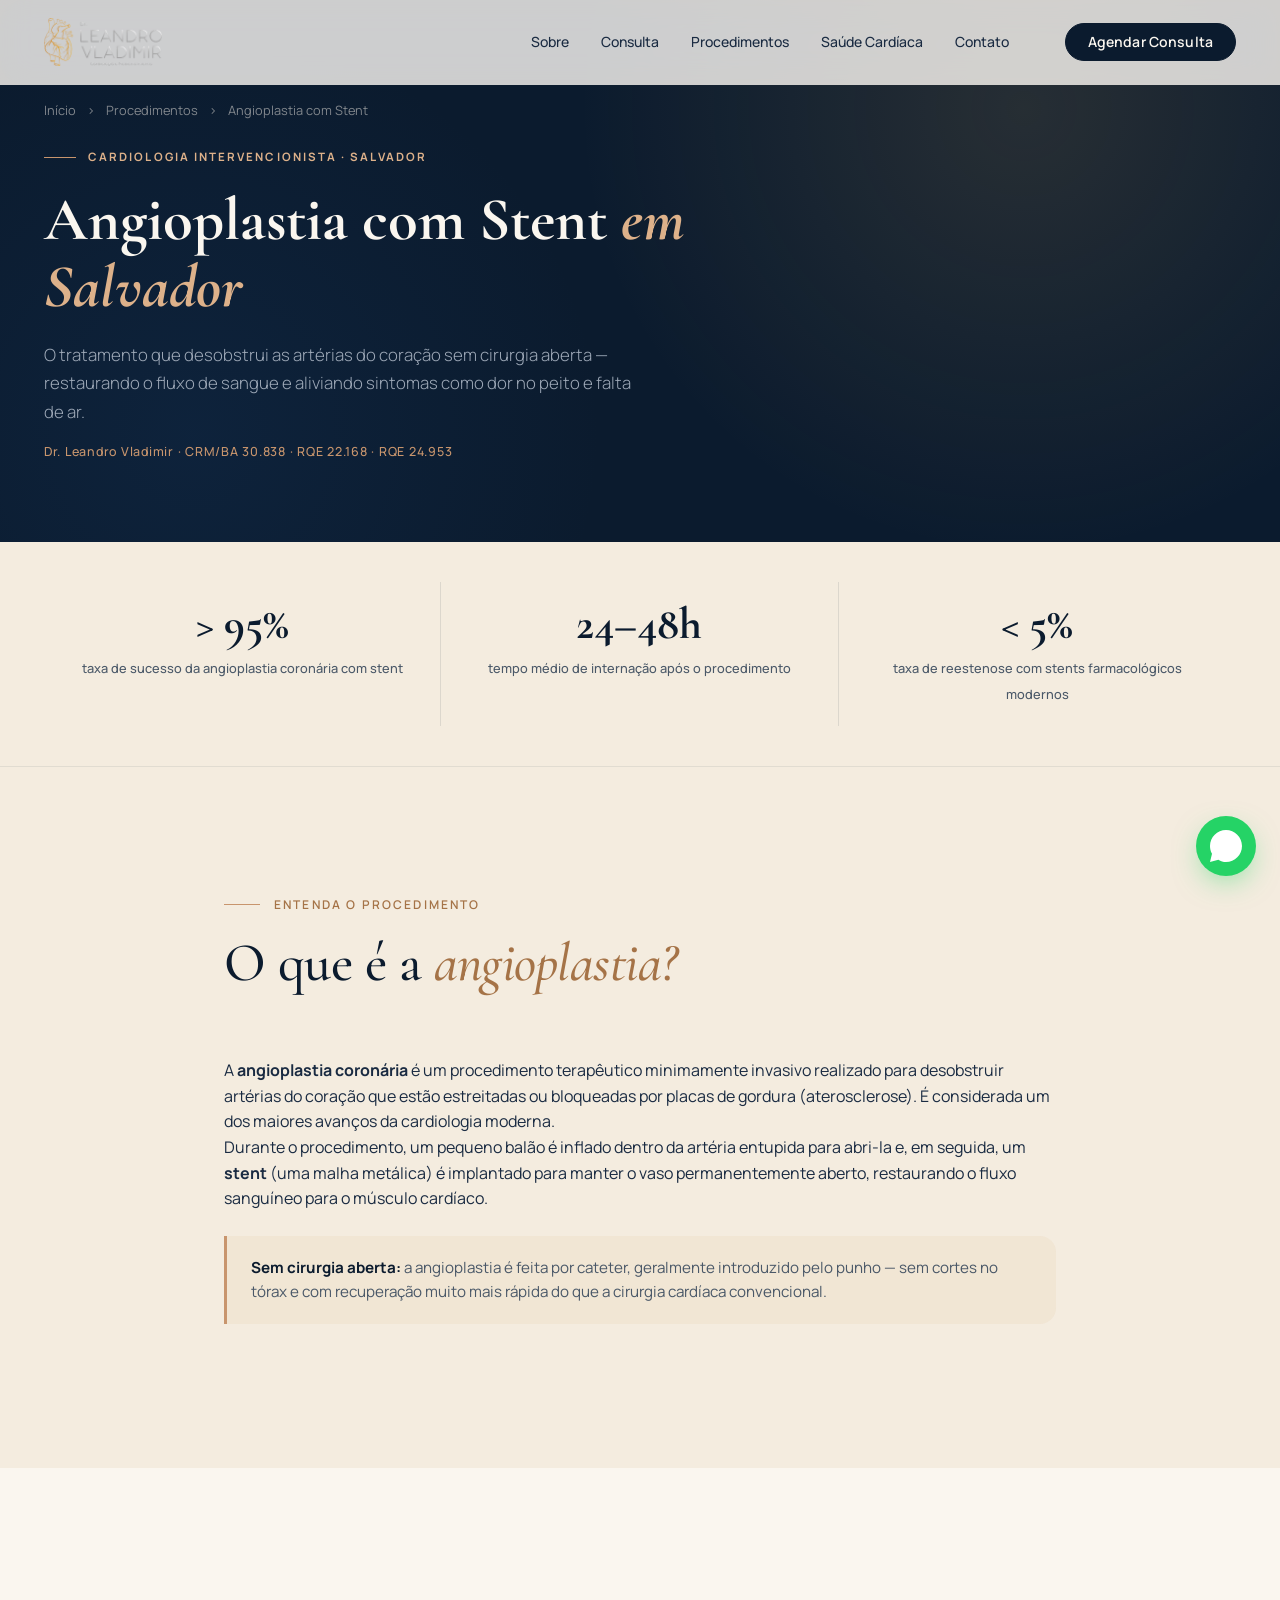
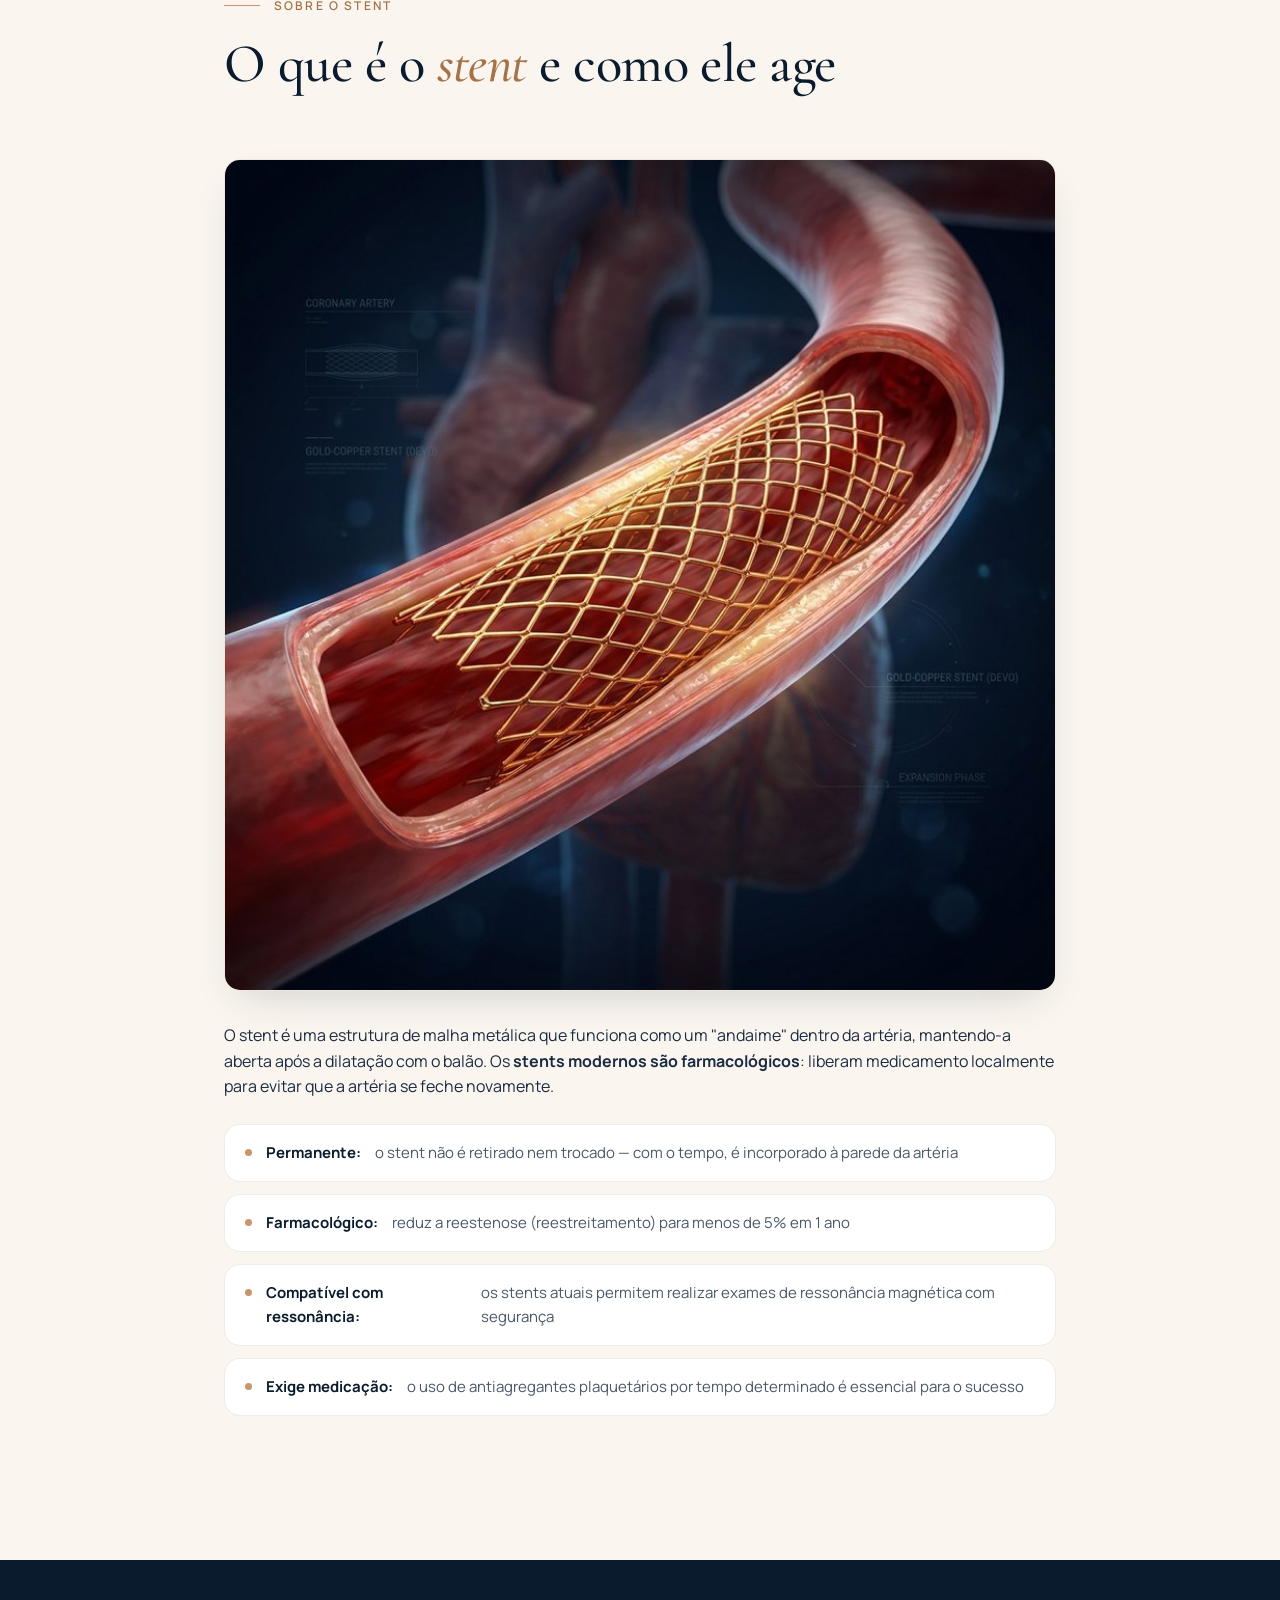
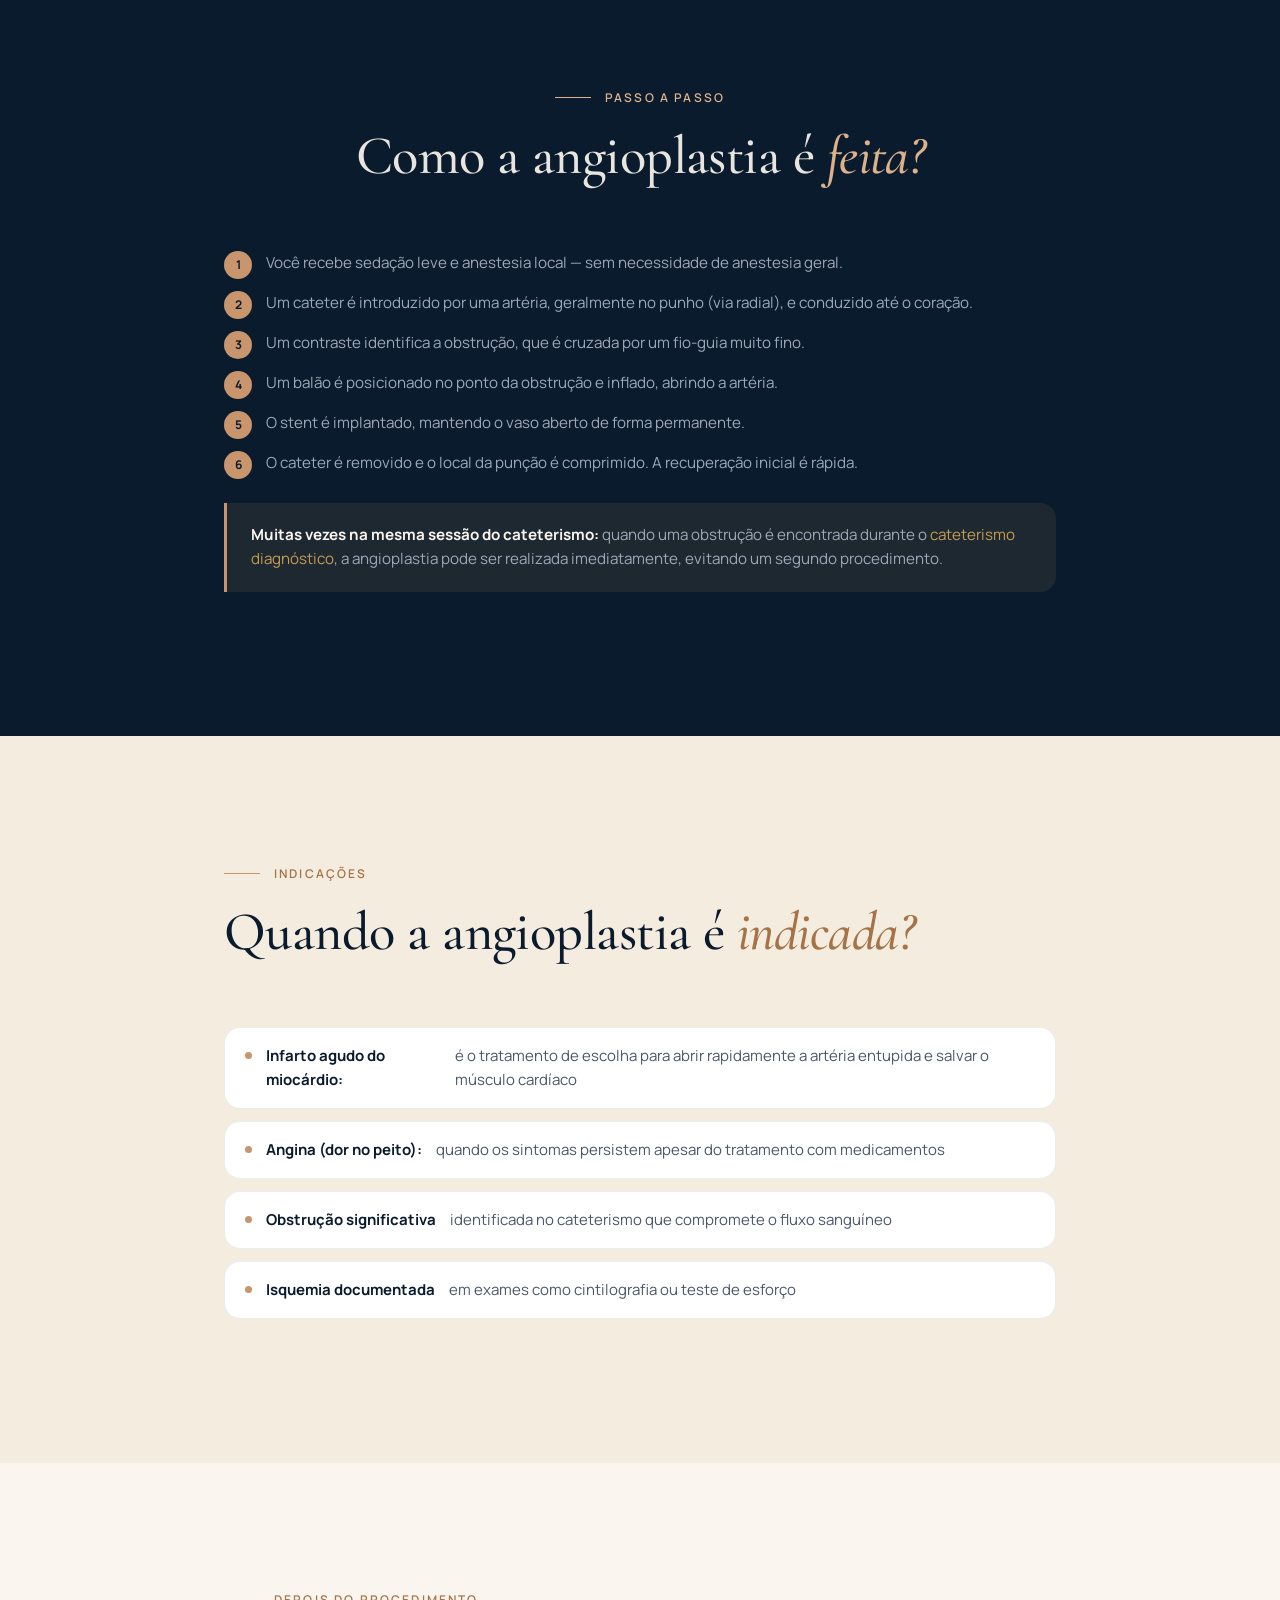
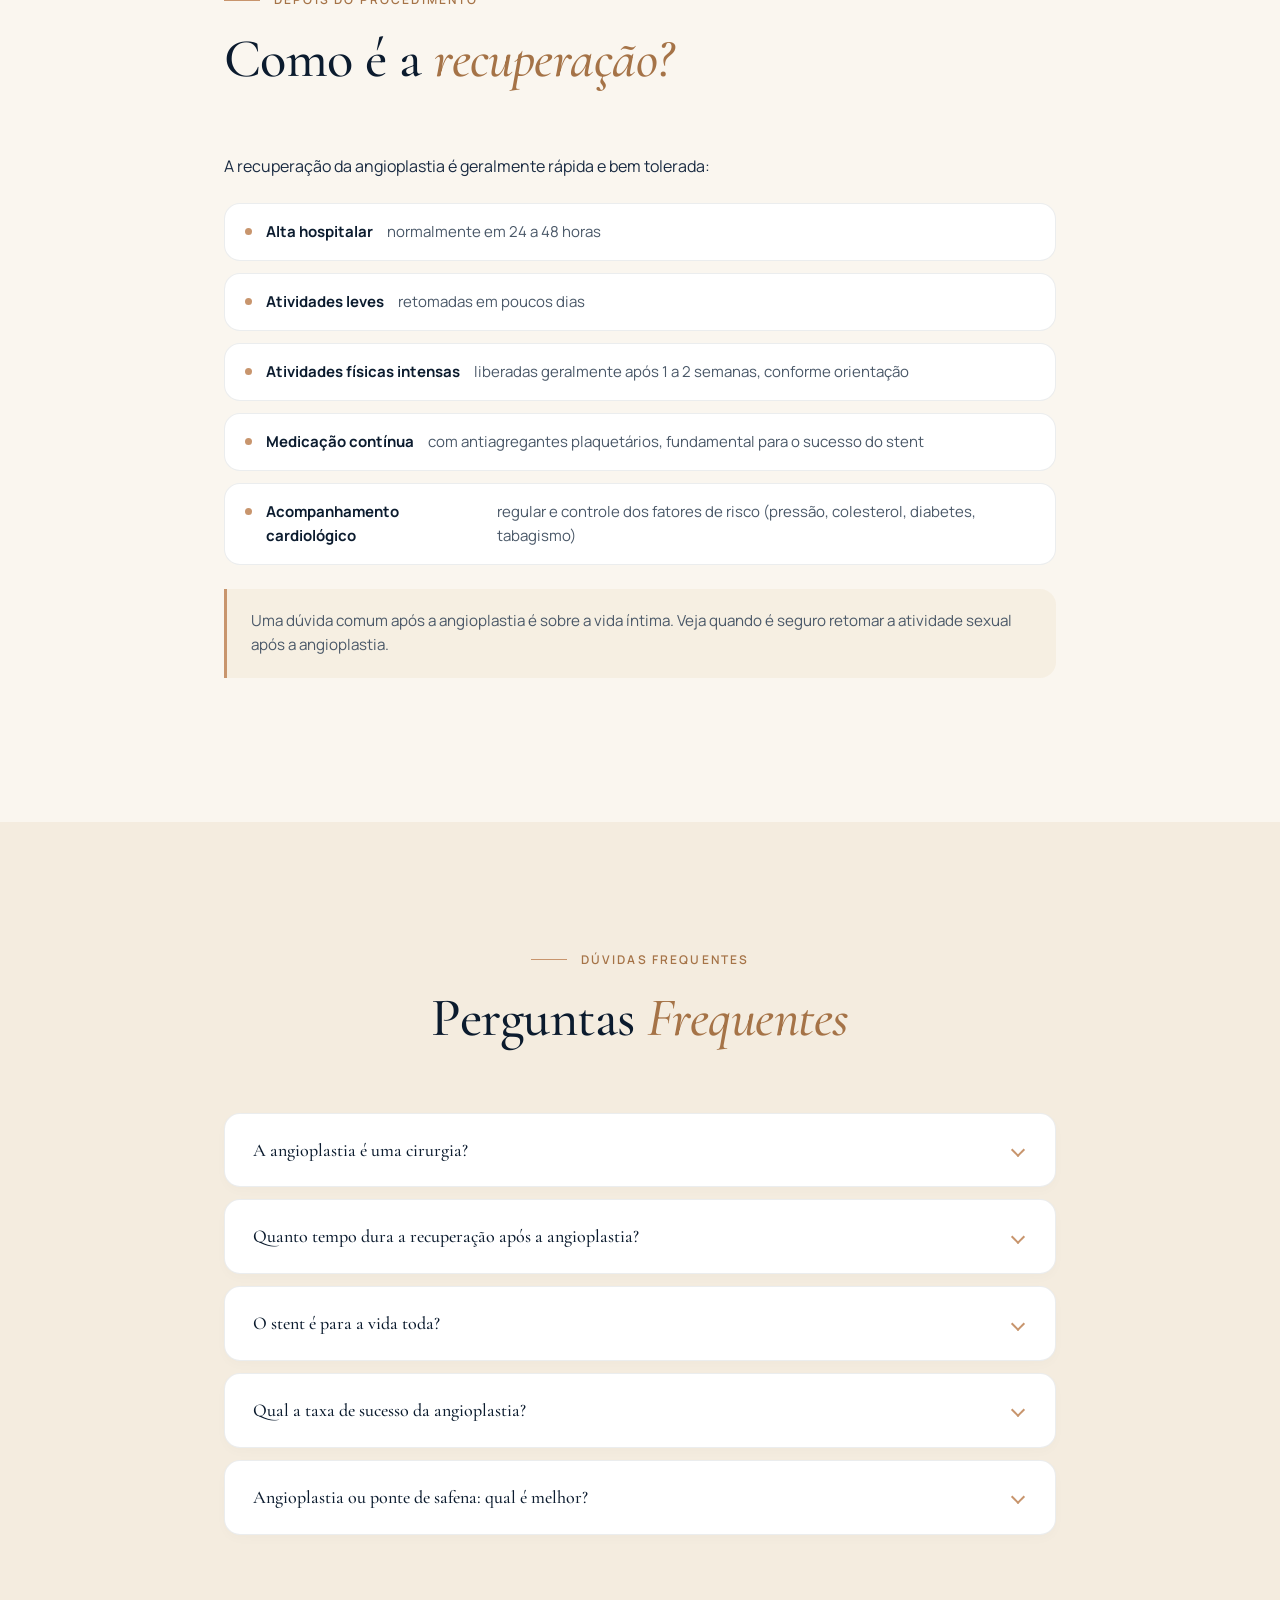
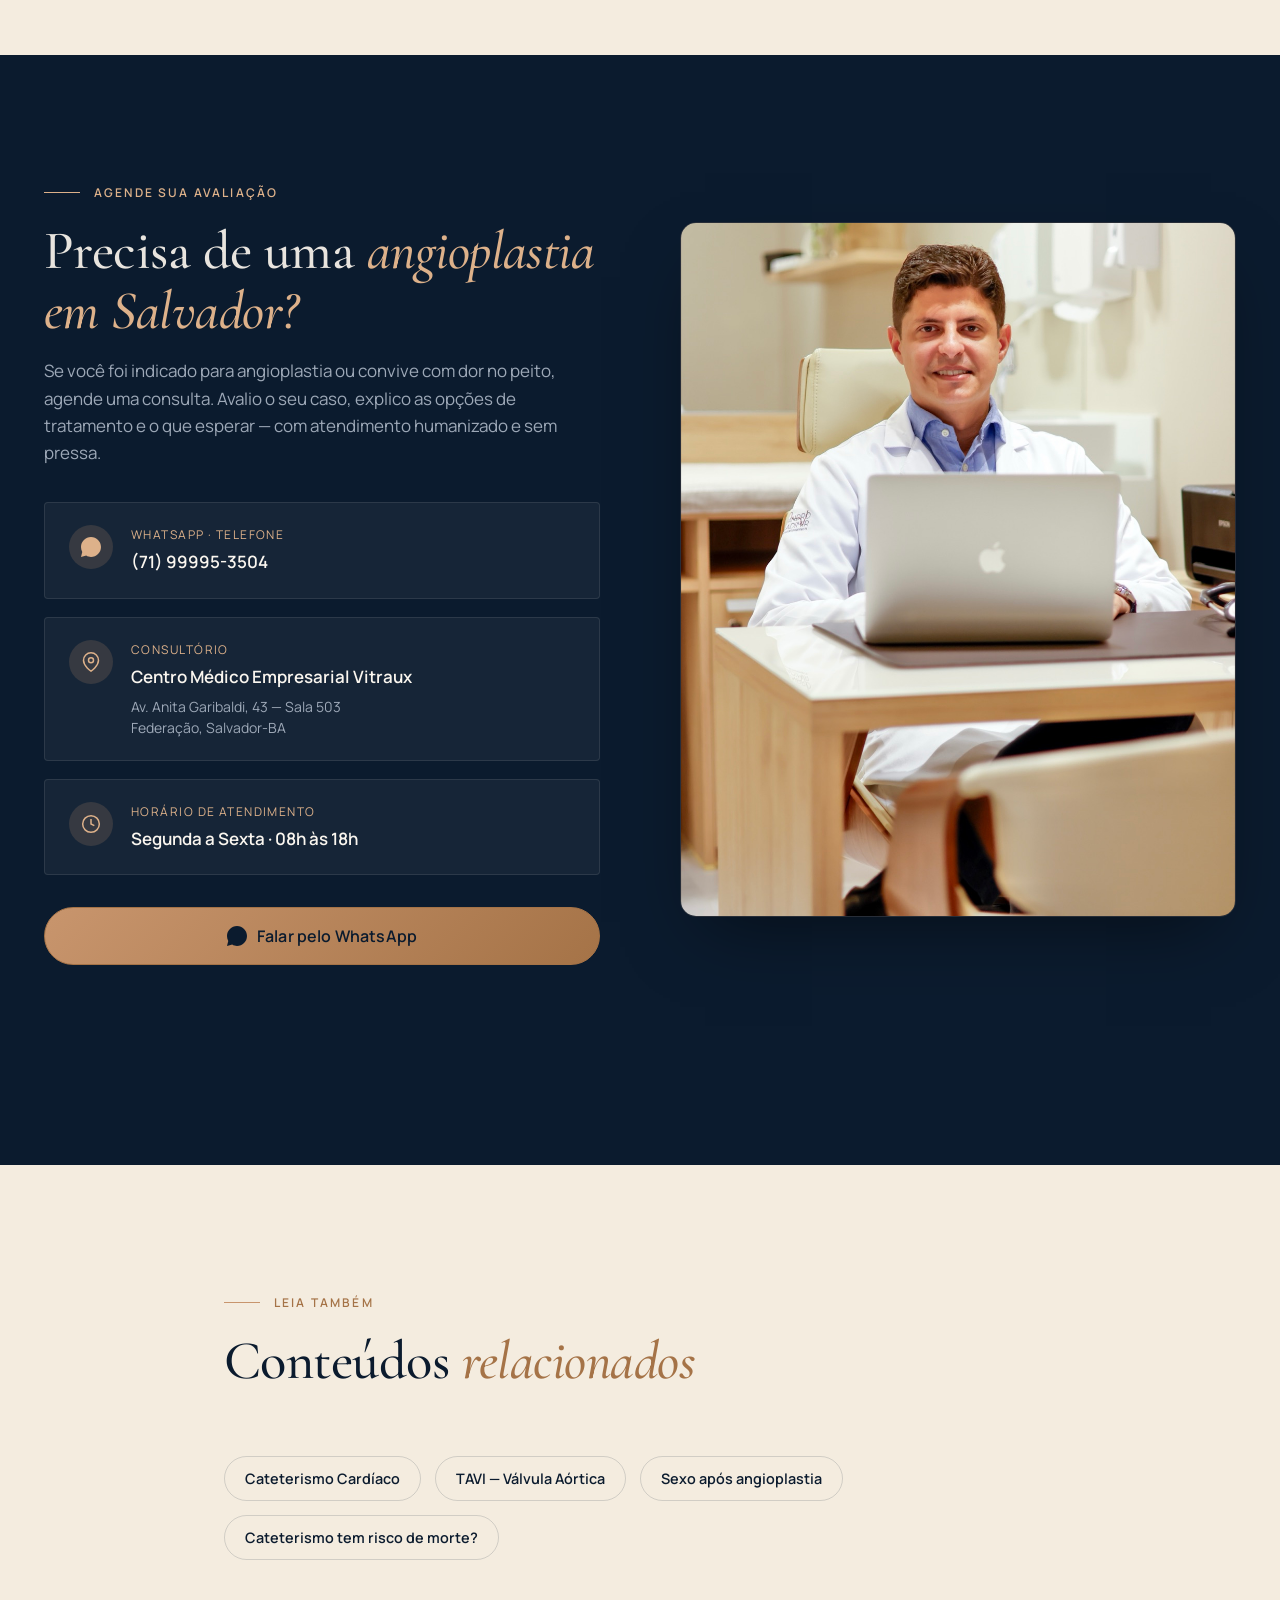
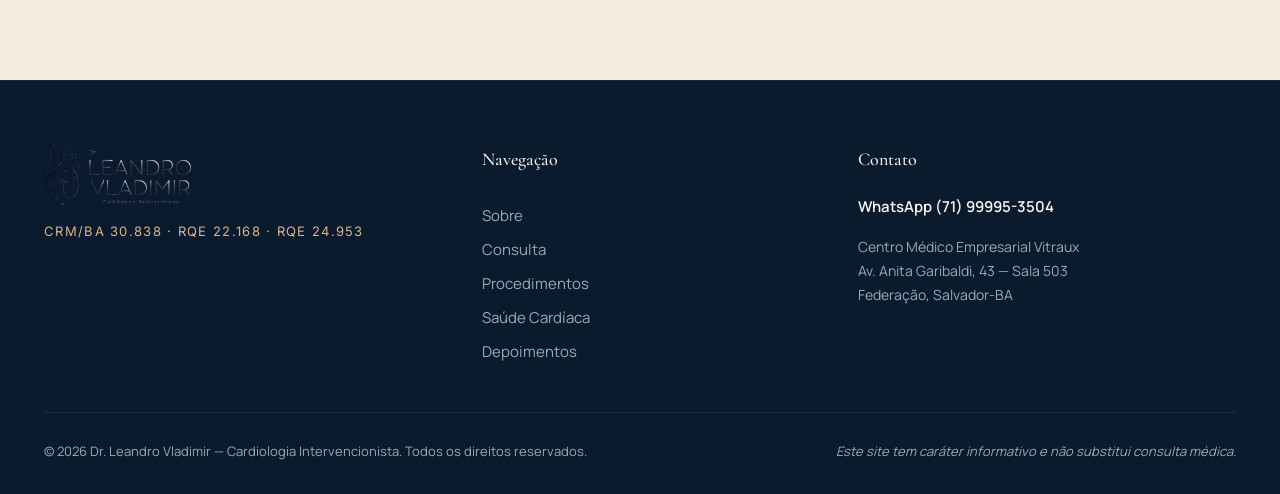
==== commit 62baf2c6: "Atualiza design do site: novo visual, logos e imagens dos hospitais Co-Authored-By: Claude Sonnet 4." ====
--- a/angioplastia/index.html
+++ b/angioplastia/index.html
@@ -34,7 +34,7 @@
   <meta name="twitter:description" content="O que é a angioplastia coronária com stent, como funciona e recuperação — por cardiologista intervencionista em Salvador." />
   <meta name="twitter:image" content="https://leandrovladimir.com.br/images/consulta.jpg" />
 
-  <link rel="icon" type="image/png" href="/images/consulta.jpg" />
+  <link rel="icon" type="image/png" href="/images/favicon.png" />
 
   <link rel="preconnect" href="https://fonts.googleapis.com" />
   <link rel="preconnect" href="https://fonts.gstatic.com" crossorigin />
@@ -86,56 +86,7 @@
   }
   </script>
 
-  <style>
-    .header__brand--text { display: flex; flex-direction: column; justify-content: center; line-height: 1.05; text-decoration: none; min-width: 250px; padding: 6px 0; }
-    .brand__name { font-family: 'Cormorant Garamond', Georgia, serif; font-weight: 700; font-size: 1.62rem; color: #0B1B2E; letter-spacing: -0.02em; white-space: nowrap; }
-    .brand__sub { margin-top: 5px; font-family: 'Manrope', Arial, sans-serif; font-weight: 700; font-size: 0.72rem; letter-spacing: 0.18em; text-transform: uppercase; color: #C59B55; white-space: nowrap; }
-    @media (max-width: 768px) { .header__brand--text { min-width: auto; } .brand__name { font-size: 1.25rem; } .brand__sub { font-size: 0.58rem; letter-spacing: 0.12em; } }
-
-    .page-hero { padding: 80px 0 60px; background: #0B1B2E; position: relative; overflow: hidden; }
-    .page-hero::before { content: ""; position: absolute; inset: 0; background: radial-gradient(circle at 80% 20%, rgba(197,155,85,0.15), transparent 40%), radial-gradient(circle at 15% 80%, rgba(29,78,137,0.15), transparent 35%); pointer-events: none; }
-    .page-hero .container { position: relative; }
-    .page-hero__eyebrow { display: flex; align-items: center; gap: 12px; margin-bottom: 20px; }
-    .page-hero__eyebrow .eyebrow__line { display: inline-block; width: 32px; height: 1px; background: #C59B55; }
-    .page-hero__eyebrow span { font-family: 'Manrope', sans-serif; font-size: 0.72rem; font-weight: 700; letter-spacing: 0.18em; text-transform: uppercase; color: #C59B55; }
-    .page-hero__title { font-family: 'Cormorant Garamond', Georgia, serif; font-size: clamp(2.2rem, 5vw, 3.8rem); font-weight: 700; color: #F5F0E8; line-height: 1.1; margin-bottom: 20px; max-width: 800px; }
-    .page-hero__title em { font-style: italic; color: #C59B55; }
-    .page-hero__lede { font-family: 'Manrope', sans-serif; font-size: 1.05rem; font-weight: 300; color: rgba(245,240,232,0.75); max-width: 600px; margin-bottom: 12px; line-height: 1.7; }
-    .page-hero__crm { font-family: 'Manrope', sans-serif; font-size: 0.78rem; font-weight: 500; color: #C59B55; letter-spacing: 0.06em; }
-
-    .stats-strip { background: #F5F0E8; border-bottom: 1px solid rgba(11,27,46,0.08); padding: 40px 0; }
-    .stats-strip__grid { display: grid; grid-template-columns: repeat(3, 1fr); gap: 0; }
-    .stats-strip__item { text-align: center; padding: 20px 24px; border-right: 1px solid rgba(11,27,46,0.1); }
-    .stats-strip__item:last-child { border-right: none; }
-    .stats-strip__number { font-family: 'Cormorant Garamond', Georgia, serif; font-size: 2.6rem; font-weight: 700; color: #0B1B2E; display: block; line-height: 1; margin-bottom: 8px; }
-    .stats-strip__label { font-family: 'Manrope', sans-serif; font-size: 0.8rem; font-weight: 400; color: #5a6a7a; line-height: 1.4; }
-    @media (max-width: 600px) { .stats-strip__grid { grid-template-columns: 1fr; } .stats-strip__item { border-right: none; border-bottom: 1px solid rgba(11,27,46,0.1); } .stats-strip__item:last-child { border-bottom: none; } }
-
-    .risk-list { list-style: none; padding: 0; margin: 24px 0; display: flex; flex-direction: column; gap: 10px; }
-    .risk-list li { display: flex; align-items: flex-start; gap: 14px; padding: 14px 18px; background: #fff; border: 1px solid rgba(11,27,46,0.08); border-radius: 10px; font-family: 'Manrope', sans-serif; font-size: 0.93rem; color: #3a4a5a; line-height: 1.5; }
-    .risk-list li::before { content: ""; display: block; width: 7px; height: 7px; min-width: 7px; border-radius: 50%; background: #C59B55; margin-top: 6px; }
-    .risk-list li strong { color: #0B1B2E; }
-    .section--dark .risk-list li { background: rgba(255,255,255,0.06); border-color: rgba(255,255,255,0.08); color: rgba(245,240,232,0.75); }
-    .section--dark .risk-list li strong { color: #F5F0E8; }
-
-    .alert-box { background: rgba(197,155,85,0.08); border-left: 3px solid #C59B55; border-radius: 0 10px 10px 0; padding: 16px 20px; margin: 24px 0; font-family: 'Manrope', sans-serif; font-size: 0.93rem; color: #3a4a5a; line-height: 1.6; }
-    .alert-box strong { color: #0B1B2E; }
-    .section--dark .alert-box { background: rgba(197,155,85,0.1); color: rgba(245,240,232,0.8); }
-    .section--dark .alert-box strong { color: #F5F0E8; }
-
-    .num-list { list-style: none; padding: 0; margin: 24px 0; counter-reset: q; display: flex; flex-direction: column; gap: 10px; }
-    .num-list li { counter-increment: q; display: flex; align-items: flex-start; gap: 14px; font-family: 'Manrope', sans-serif; font-size: 0.93rem; color: #3a4a5a; line-height: 1.5; }
-    .num-list li::before { content: counter(q); min-width: 28px; height: 28px; background: #0B1B2E; color: #C59B55; border-radius: 50%; display: flex; align-items: center; justify-content: center; font-size: 0.75rem; font-weight: 700; font-family: 'Manrope', sans-serif; flex-shrink: 0; }
-
-    .breadcrumb { font-family: 'Manrope', sans-serif; font-size: 0.8rem; color: rgba(245,240,232,0.5); margin-bottom: 28px; }
-    .breadcrumb a { color: rgba(245,240,232,0.5); text-decoration: none; transition: color 0.2s; }
-    .breadcrumb a:hover { color: #C59B55; }
-    .breadcrumb span { margin: 0 8px; }
-
-    .related-links { display: flex; flex-wrap: wrap; gap: 14px; margin-top: 8px; }
-    .related-links a { font-family: 'Manrope', sans-serif; font-size: 0.9rem; font-weight: 600; color: #0B1B2E; text-decoration: none; border: 1px solid rgba(11,27,46,0.15); border-radius: 999px; padding: 10px 18px; transition: 0.2s ease; }
-    .related-links a:hover { background: #0B1B2E; color: #F5F0E8; border-color: #0B1B2E; }
-  </style>
+
 </head>
 
 <body>
@@ -144,9 +95,8 @@
   <!-- HEADER -->
   <header class="header" id="header">
     <div class="container header__inner">
-      <a href="https://leandrovladimir.com.br" class="header__brand header__brand--text" aria-label="Dr. Leandro Vladimir — Início">
-        <span class="brand__name">Dr. Leandro Vladimir</span>
-        <span class="brand__sub">Cardiologia Intervencionista</span>
+      <a href="https://leandrovladimir.com.br" class="header__brand" aria-label="Dr. Leandro Vladimir — Início">
+        <img src="/images/logo-header.png" alt="Logo Dr. Leandro Vladimir" class="header__logo" width="240" height="98" />
       </a>
       <nav class="header__nav" aria-label="Navegação principal">
         <a href="https://leandrovladimir.com.br/#sobre">Sobre</a>
@@ -232,14 +182,19 @@
         <span class="eyebrow"><span class="eyebrow__line"></span> Sobre o Stent</span>
         <h2 class="section__title">O que é o <em>stent</em> e como ele age</h2>
       </div>
-      <div class="reveal">
-        <p>O stent é uma estrutura de malha metálica que funciona como um "andaime" dentro da artéria, mantendo-a aberta após a dilatação com o balão. Os <strong>stents modernos são farmacológicos</strong>: liberam medicamento localmente para evitar que a artéria se feche novamente.</p>
-        <ul class="risk-list">
-          <li><strong>Permanente:</strong> o stent não é retirado nem trocado — com o tempo, é incorporado à parede da artéria</li>
-          <li><strong>Farmacológico:</strong> reduz a reestenose (reestreitamento) para menos de 5% em 1 ano</li>
-          <li><strong>Compatível com ressonância:</strong> os stents atuais permitem realizar exames de ressonância magnética com segurança</li>
-          <li><strong>Exige medicação:</strong> o uso de antiagregantes plaquetários por tempo determinado é essencial para o sucesso</li>
-        </ul>
+      <div class="reveal" style="display: flex; flex-direction: column; gap: 32px;">
+        <div class="editorial-photo" style="max-width: 100%; border-radius: var(--radius-lg); overflow: hidden; border: 1px solid rgba(200, 149, 109, 0.15); box-shadow: 0 16px 40px -16px rgba(11,27,46,0.2);">
+          <img src="/images/ilustr-angioplastia.jpg" alt="Ilustração 3D premium de um stent coronário expandindo-se dentro de uma artéria" style="width: 100%; height: auto; display: block;" loading="lazy" />
+        </div>
+        <div>
+          <p>O stent é uma estrutura de malha metálica que funciona como um "andaime" dentro da artéria, mantendo-a aberta após a dilatação com o balão. Os <strong>stents modernos são farmacológicos</strong>: liberam medicamento localmente para evitar que a artéria se feche novamente.</p>
+          <ul class="risk-list">
+            <li><strong>Permanente:</strong> o stent não é retirado nem trocado — com o tempo, é incorporado à parede da artéria</li>
+            <li><strong>Farmacológico:</strong> reduz a reestenose (reestreitamento) para menos de 5% em 1 ano</li>
+            <li><strong>Compatível com ressonância:</strong> os stents atuais permitem realizar exames de ressonância magnética com segurança</li>
+            <li><strong>Exige medicação:</strong> o uso de antiagregantes plaquetários por tempo determinado é essencial para o sucesso</li>
+          </ul>
+        </div>
       </div>
     </div>
   </section>
@@ -424,7 +379,7 @@
     <div class="container">
       <div class="footer__grid">
         <div class="footer__brand">
-          <img src="/images/consulta.jpg" alt="Logo Dr. Leandro Vladimir" width="180" height="106" />
+          <img src="/images/logo-footer.png" alt="Logo Dr. Leandro Vladimir" width="240" height="98" />
           <p class="footer__crm">CRM/BA 30.838 · RQE 22.168 · RQE 24.953</p>
         </div>
         <nav class="footer__nav" aria-label="Navegação do rodapé">
--- a/style.css
+++ b/style.css
@@ -200,31 +200,80 @@
 .btn--full { width: 100%; }
 
 /* ============ HEADER ============ */
+@keyframes header-shrink {
+  to {
+    background: rgba(250, 246, 239, 0.92);
+    border-bottom: 1px solid rgba(197, 155, 85, 0.15);
+    box-shadow: 0 10px 30px -10px rgba(11, 27, 46, 0.08);
+  }
+}
+@keyframes header-inner-shrink {
+  to {
+    height: 60px;
+  }
+}
+@keyframes header-logo-shrink {
+  to {
+    height: 38px;
+  }
+}
+
 .header {
   position: fixed;
   top: 0; left: 0; right: 0;
   z-index: 100;
-  background: rgba(250, 246, 239, 0.85);
-  backdrop-filter: saturate(180%) blur(12px);
-  -webkit-backdrop-filter: saturate(180%) blur(12px);
+  background: rgba(250, 246, 239, 0.82);
+  backdrop-filter: blur(16px) saturate(180%);
+  -webkit-backdrop-filter: blur(16px) saturate(180%);
   border-bottom: 1px solid transparent;
-  transition: all 0.3s var(--ease);
+  transition: background 0.3s var(--ease), border-color 0.3s var(--ease), box-shadow 0.3s var(--ease);
+}
+@supports ((animation-timeline: scroll()) and (animation-range: 0% 100%)) {
+  .header {
+    animation: header-shrink auto linear both;
+    animation-timeline: scroll(block root);
+    animation-range: 0px 80px;
+  }
 }
 .header.is-scrolled {
-  background: rgba(250, 246, 239, 0.96);
-  border-bottom-color: var(--hairline);
+  background: rgba(250, 246, 239, 0.92);
+  border-bottom: 1px solid rgba(197, 155, 85, 0.15);
+  box-shadow: 0 10px 30px -10px rgba(11, 27, 46, 0.08);
 }
 .header__inner {
   display: flex;
   align-items: center;
   justify-content: space-between;
-  height: 80px;
+  height: 84px;
   gap: 32px;
+  transition: height 0.3s var(--ease);
+}
+@supports ((animation-timeline: scroll()) and (animation-range: 0% 100%)) {
+  .header__inner {
+    animation: header-inner-shrink auto linear both;
+    animation-timeline: scroll(block root);
+    animation-range: 0px 80px;
+  }
+}
+.header.is-scrolled .header__inner {
+  height: 60px;
 }
 .header__brand { display: flex; align-items: center; flex-shrink: 0; }
 .header__logo {
+  display: block;
   height: 48px;
   width: auto;
+  transition: all 0.3s var(--ease);
+}
+@supports ((animation-timeline: scroll()) and (animation-range: 0% 100%)) {
+  .header__logo {
+    animation: header-logo-shrink auto linear both;
+    animation-timeline: scroll(block root);
+    animation-range: 0px 80px;
+  }
+}
+.header.is-scrolled .header__logo {
+  height: 38px;
 }
 .header__nav {
   display: flex;
@@ -311,12 +360,24 @@
   mask-image: radial-gradient(ellipse at center, black 30%, transparent 75%);
   -webkit-mask-image: radial-gradient(ellipse at center, black 30%, transparent 75%);
 }
+@keyframes ambient-glow {
+  0%, 100% {
+    transform: translate(0, 0) scale(1);
+    opacity: 0.8;
+  }
+  50% {
+    transform: translate(-8%, 5%) scale(1.1);
+    opacity: 0.6;
+  }
+}
 .hero__glow {
   position: absolute;
-  top: 30%; right: -20%;
+  top: 20%; right: -20%;
   width: 800px; height: 800px;
-  background: radial-gradient(circle, rgba(200, 149, 109, 0.18) 0%, transparent 60%);
-  filter: blur(60px);
+  background: radial-gradient(circle, rgba(200, 149, 109, 0.16) 0%, transparent 60%);
+  filter: blur(80px);
+  animation: ambient-glow 15s ease-in-out infinite alternate;
+  pointer-events: none;
 }
 .hero__inner {
   display: grid;
@@ -406,6 +467,10 @@
   display: flex;
   gap: 14px;
   align-items: flex-start;
+  transition: transform 0.3s var(--ease);
+}
+.hero__stats li:hover {
+  transform: translateY(-2px);
 }
 .stat__icon {
   flex-shrink: 0;
@@ -416,6 +481,14 @@
   display: flex;
   align-items: center;
   justify-content: center;
+  border: 1px solid rgba(200, 149, 109, 0.2);
+  transition: all 0.3s var(--ease);
+}
+.hero__stats li:hover .stat__icon {
+  background: var(--copper);
+  color: var(--navy-900);
+  border-color: var(--copper);
+  box-shadow: 0 0 16px rgba(200, 149, 109, 0.4);
 }
 .hero__stats strong {
   display: block;
@@ -433,9 +506,25 @@
 
 .hero__visual {
   position: relative;
+  padding: 0;
+}
+.hero__visual::before {
+  content: '';
+  position: absolute;
+  inset: 20px -20px -20px 20px;
+  border: 1px solid rgba(200, 149, 109, 0.3);
+  border-radius: var(--radius-lg);
+  pointer-events: none;
+  z-index: 0;
+  transition: transform 0.5s var(--ease), border-color 0.5s var(--ease);
+}
+.hero__visual:hover::before {
+  transform: translate(-6px, 6px);
+  border-color: var(--copper);
 }
 .hero__photo {
   position: relative;
+  z-index: 1;
   border-radius: var(--radius-lg);
   overflow: hidden;
   aspect-ratio: 3 / 4;
@@ -443,29 +532,47 @@
   box-shadow:
     0 30px 80px -20px rgba(0, 0, 0, 0.5),
     0 0 0 1px rgba(200, 149, 109, 0.15);
+  transition: transform 0.5s var(--ease), box-shadow 0.5s var(--ease);
+}
+.hero__visual:hover .hero__photo {
+  transform: translateY(-4px);
+  box-shadow:
+    0 40px 90px -25px rgba(0, 0, 0, 0.65),
+    0 0 0 1px rgba(200, 149, 109, 0.25);
 }
 .hero__photo::before {
   content: '';
   position: absolute;
   inset: 0;
-  background: linear-gradient(180deg, transparent 50%, rgba(11, 27, 46, 0.4) 100%);
-  z-index: 1;
+  background: linear-gradient(180deg, transparent 50%, rgba(11, 27, 46, 0.45) 100%);
+  z-index: 2;
   pointer-events: none;
 }
 .hero__photo img {
   width: 100%; height: 100%;
   object-fit: cover;
   object-position: center 20%;
+  transition: transform 0.6s var(--ease);
+}
+.hero__visual:hover .hero__photo img {
+  transform: scale(1.04);
 }
 .hero__badge {
   position: absolute;
   bottom: 24px; right: 24px;
-  background: rgba(11, 27, 46, 0.85);
-  backdrop-filter: blur(10px);
-  border: 1px solid var(--copper);
+  background: rgba(11, 27, 46, 0.65);
+  backdrop-filter: blur(12px);
+  -webkit-backdrop-filter: blur(12px);
+  border: 1px solid rgba(200, 149, 109, 0.3);
   padding: 14px 22px;
-  border-radius: var(--radius);
-  z-index: 2;
+  border-radius: var(--radius-lg);
+  z-index: 3;
+  transition: all 0.3s var(--ease);
+}
+.hero__badge:hover {
+  transform: translateY(-4px);
+  border-color: var(--copper);
+  box-shadow: 0 10px 24px -10px rgba(11, 27, 46, 0.4);
 }
 .hero__badge span {
   display: block;
@@ -508,27 +615,56 @@
 }
 .about__photo {
   position: relative;
+  aspect-ratio: 3 / 4;
+}
+.about__photo::before {
+  content: '';
+  position: absolute;
+  inset: 20px -20px -20px 20px;
+  border: 1px solid rgba(200, 149, 109, 0.3);
   border-radius: var(--radius-lg);
-  overflow: hidden;
-  aspect-ratio: 3 / 4;
-  box-shadow: 0 30px 70px -25px rgba(11, 27, 46, 0.35);
+  pointer-events: none;
+  z-index: 0;
+  transition: transform 0.5s var(--ease), border-color 0.5s var(--ease);
+}
+.about__photo:hover::before {
+  transform: translate(-6px, 6px);
+  border-color: var(--copper);
 }
 .about__photo img {
+  position: relative;
+  z-index: 1;
   width: 100%; height: 100%;
   object-fit: cover;
+  border-radius: var(--radius-lg);
+  box-shadow: 0 30px 70px -25px rgba(11, 27, 46, 0.35);
+  transition: transform 0.5s var(--ease);
+}
+.about__photo:hover img {
+  transform: scale(1.02);
 }
 .about__quote {
   position: absolute;
   bottom: 20px; left: 20px; right: 20px;
-  background: var(--navy-900);
+  background: rgba(11, 27, 46, 0.85);
+  backdrop-filter: blur(12px);
+  -webkit-backdrop-filter: blur(12px);
   color: var(--cream);
   padding: 20px 22px;
   border-radius: var(--radius);
   display: flex;
   gap: 14px;
   align-items: flex-start;
-}
-.about__quote svg { color: var(--copper); flex-shrink: 0; margin-top: 2px; }
+  z-index: 2;
+  border: 1px solid rgba(200, 149, 109, 0.25);
+  transition: transform 0.3s var(--ease), border-color 0.3s var(--ease);
+}
+.about__photo:hover .about__quote {
+  transform: translateY(-4px);
+  border-color: var(--copper);
+}
+.about__quote svg { color: var(--copper); flex-shrink: 0; margin-top: 2px; transition: transform 0.3s var(--ease); }
+.about__photo:hover .about__quote svg { transform: scale(1.15) rotate(-5deg); }
 .about__quote p { font-weight: 600; font-size: 0.9375rem; line-height: 1.4; }
 .about__quote small {
   display: block;
@@ -557,14 +693,25 @@
 }
 .creds li {
   display: flex;
-  gap: 12px;
+  gap: 14px;
   align-items: flex-start;
-  padding: 16px 18px;
+  padding: 18px 20px;
   background: var(--white);
   border: 1px solid var(--hairline);
-  border-radius: var(--radius);
-}
-.creds li svg { color: var(--copper-dark); flex-shrink: 0; margin-top: 2px; }
+  border-radius: var(--radius-lg);
+  transition: all 0.3s var(--ease);
+  box-shadow: 0 4px 12px rgba(11, 27, 46, 0.02);
+}
+.creds li:hover {
+  transform: translateY(-3px);
+  border-color: var(--copper);
+  box-shadow: 0 16px 30px -15px rgba(11, 27, 46, 0.08);
+}
+.creds li svg { color: var(--copper-dark); flex-shrink: 0; margin-top: 2px; transition: transform 0.3s var(--ease); }
+.creds li:hover svg {
+  color: var(--copper);
+  transform: scale(1.15);
+}
 .creds strong {
   display: block;
   font-size: 0.9375rem;
@@ -592,23 +739,27 @@
   margin-bottom: 64px;
 }
 .consulta__mode {
-  padding: 40px 36px;
+  padding: 44px 40px;
   background: var(--white);
   border: 1px solid var(--hairline);
   border-radius: var(--radius-lg);
   transition: all 0.4s var(--ease);
+  box-shadow: 0 10px 30px -15px rgba(11, 27, 46, 0.04);
 }
 .consulta__mode:hover {
-  transform: translateY(-4px);
-  box-shadow: 0 20px 40px -20px rgba(11, 27, 46, 0.2);
+  transform: translateY(-5px);
+  border-color: rgba(200, 149, 109, 0.35);
+  box-shadow: 0 30px 60px -25px rgba(11, 27, 46, 0.12);
 }
 .consulta__mode--dark {
-  background: var(--navy-900);
+  background: linear-gradient(135deg, var(--navy-900) 0%, var(--navy-800) 100%);
   color: var(--cream);
-  border-color: var(--navy-900);
+  border: 1px solid rgba(200, 149, 109, 0.25);
+  box-shadow: 0 15px 35px -15px rgba(11, 27, 46, 0.35);
 }
 .consulta__mode--dark:hover {
-  box-shadow: 0 20px 40px -20px rgba(11, 27, 46, 0.5);
+  border-color: var(--copper);
+  box-shadow: 0 35px 70px -30px rgba(11, 27, 46, 0.6);
 }
 .mode__icon {
   display: inline-flex;
@@ -616,13 +767,29 @@
   justify-content: center;
   width: 64px; height: 64px;
   border-radius: 50%;
-  background: rgba(200, 149, 109, 0.14);
+  background: rgba(200, 149, 109, 0.12);
   color: var(--copper-dark);
   margin-bottom: 24px;
+  border: 1px solid rgba(200, 149, 109, 0.15);
+  transition: all 0.4s var(--ease);
+}
+.consulta__mode:hover .mode__icon {
+  background: var(--copper);
+  color: var(--navy-900);
+  border-color: var(--copper);
+  transform: scale(1.08) rotate(5deg);
 }
 .consulta__mode--dark .mode__icon {
-  background: rgba(200, 149, 109, 0.18);
+  background: rgba(200, 149, 109, 0.16);
   color: var(--copper-light);
+  border-color: rgba(200, 149, 109, 0.3);
+}
+.consulta__mode--dark:hover .mode__icon {
+  background: var(--copper);
+  color: var(--navy-900);
+  border-color: var(--copper);
+  transform: scale(1.08) rotate(5deg);
+  box-shadow: 0 0 20px rgba(200, 149, 109, 0.4);
 }
 .consulta__mode h3 {
   font-family: var(--font-display);
@@ -645,13 +812,14 @@
   background: var(--white);
   border: 1px solid var(--hairline);
   border-radius: var(--radius-lg);
-  padding: 32px 28px;
+  padding: 36px 32px;
   transition: all 0.4s var(--ease);
+  box-shadow: 0 8px 24px -12px rgba(11, 27, 46, 0.05);
 }
 .card:hover {
-  transform: translateY(-4px);
+  transform: translateY(-5px);
   border-color: var(--copper);
-  box-shadow: 0 20px 40px -20px rgba(11, 27, 46, 0.15);
+  box-shadow: 0 24px 48px -20px rgba(11, 27, 46, 0.12);
 }
 .card__icon {
   display: inline-flex;
@@ -662,6 +830,14 @@
   align-items: center;
   justify-content: center;
   margin-bottom: 20px;
+  border: 1px solid rgba(200, 149, 109, 0.15);
+  transition: all 0.4s var(--ease);
+}
+.card:hover .card__icon {
+  background: var(--copper);
+  color: var(--navy-900);
+  border-color: var(--copper);
+  transform: scale(1.08);
 }
 .card h4 {
   font-family: var(--font-display);
@@ -716,21 +892,31 @@
   z-index: 2;
 }
 .proc {
-  padding: 36px 30px;
-  background: rgba(232, 228, 222, 0.03);
-  border: 1px solid rgba(232, 228, 222, 0.1);
+  padding: 40px 34px;
+  background: rgba(232, 228, 222, 0.02);
+  border: 1px solid rgba(232, 228, 222, 0.08);
   border-radius: var(--radius-lg);
   transition: all 0.4s var(--ease);
   position: relative;
+  box-shadow: 0 10px 30px -15px rgba(0, 0, 0, 0.2);
 }
 .proc:hover {
   background: rgba(232, 228, 222, 0.05);
   border-color: rgba(200, 149, 109, 0.4);
-  transform: translateY(-4px);
+  transform: translateY(-5px);
+  box-shadow:
+    0 20px 40px -20px rgba(0, 0, 0, 0.4),
+    0 0 25px -5px rgba(200, 149, 109, 0.15);
 }
 .proc--feature {
   background: linear-gradient(135deg, rgba(200, 149, 109, 0.1) 0%, rgba(200, 149, 109, 0.02) 100%);
-  border-color: rgba(200, 149, 109, 0.3);
+  border-color: rgba(200, 149, 109, 0.25);
+}
+.proc--feature:hover {
+  border-color: var(--copper);
+  box-shadow:
+    0 20px 40px -20px rgba(0, 0, 0, 0.4),
+    0 0 30px -5px rgba(200, 149, 109, 0.25);
 }
 .proc__tag {
   position: absolute;
@@ -754,6 +940,15 @@
   align-items: center;
   justify-content: center;
   margin-bottom: 24px;
+  border: 1px solid rgba(200, 149, 109, 0.2);
+  transition: all 0.4s var(--ease);
+}
+.proc:hover .proc__icon {
+  background: var(--copper);
+  color: var(--navy-900);
+  border-color: var(--copper);
+  transform: scale(1.08) translateY(-2px);
+  box-shadow: 0 5px 15px rgba(200, 149, 109, 0.35);
 }
 .proc h3 {
   font-family: var(--font-display);
@@ -844,6 +1039,16 @@
 }
 
 /* ============ FAQ ============ */
+@keyframes faq-fade-in {
+  from {
+    opacity: 0;
+    transform: translateY(-6px);
+  }
+  to {
+    opacity: 1;
+    transform: translateY(0);
+  }
+}
 .faq {
   display: flex;
   flex-direction: column;
@@ -852,13 +1057,18 @@
 .faq__item {
   background: var(--white);
   border: 1px solid var(--hairline);
-  border-radius: var(--radius);
+  border-radius: var(--radius-lg);
   transition: all 0.3s var(--ease);
   overflow: hidden;
+  box-shadow: 0 4px 12px rgba(11, 27, 46, 0.02);
+}
+.faq__item:hover {
+  border-color: rgba(200, 149, 109, 0.4);
+  box-shadow: 0 10px 24px -12px rgba(11, 27, 46, 0.08);
 }
 .faq__item[open] {
   border-color: var(--copper);
-  box-shadow: 0 10px 30px -15px rgba(11, 27, 46, 0.15);
+  box-shadow: 0 15px 35px -15px rgba(11, 27, 46, 0.12);
 }
 .faq__item summary {
   padding: 22px 28px;
@@ -872,22 +1082,33 @@
   align-items: center;
   justify-content: space-between;
   gap: 16px;
+  transition: color 0.3s var(--ease);
 }
 .faq__item summary::-webkit-details-marker { display: none; }
+.faq__item:hover summary {
+  color: var(--copper-dark);
+}
 .faq__item summary::after {
   content: '';
   flex-shrink: 0;
-  width: 12px; height: 12px;
-  border-right: 2px solid var(--copper-dark);
-  border-bottom: 2px solid var(--copper-dark);
+  width: 10px; height: 10px;
+  border-right: 2px solid var(--copper);
+  border-bottom: 2px solid var(--copper);
   transform: rotate(45deg);
-  transition: transform 0.3s var(--ease);
-}
-.faq__item[open] summary::after { transform: rotate(-135deg); }
+  transition: transform 0.3s var(--ease), border-color 0.3s var(--ease);
+  margin-right: 4px;
+}
+.faq__item[open] summary::after {
+  transform: rotate(-135deg);
+  border-color: var(--copper-dark);
+}
 .faq__answer {
   padding: 0 28px 24px;
   color: var(--text-mid);
   line-height: 1.7;
+}
+.faq__item[open] .faq__answer {
+  animation: faq-fade-in 0.4s var(--ease) forwards;
 }
 
 /* ============ DEPOIMENTOS ============ */
@@ -913,42 +1134,51 @@
 }
 .testimonial {
   background: var(--white);
-  padding: 32px 28px;
+  padding: 44px 40px;
   border-radius: var(--radius-lg);
   border: 1px solid var(--hairline);
   position: relative;
+  box-shadow: 0 10px 30px -15px rgba(11, 27, 46, 0.05);
 }
 .testimonial__quote {
-  width: 28px; height: 28px;
+  position: absolute;
+  top: 24px; left: 32px;
+  width: 48px; height: 48px;
   color: var(--copper);
-  opacity: 0.4;
-  margin-bottom: 18px;
+  opacity: 0.12;
+  pointer-events: none;
 }
 .testimonial p {
   font-family: var(--font-display);
   font-style: italic;
-  font-size: 1.0625rem;
-  line-height: 1.55;
-  color: var(--text-dark);
-  margin-bottom: 22px;
+  font-size: 1.2rem;
+  line-height: 1.6;
+  color: var(--navy-900);
+  margin-bottom: 24px;
+  position: relative;
+  z-index: 1;
 }
 .testimonial footer {
   display: flex;
   justify-content: space-between;
   align-items: baseline;
-  padding-top: 16px;
+  padding-top: 18px;
   border-top: 1px solid var(--hairline);
+  position: relative;
+  z-index: 1;
 }
 .testimonial strong {
   font-family: var(--font-sans);
   font-weight: 600;
   color: var(--navy-900);
-  font-size: 0.9375rem;
+  font-size: 0.95rem;
 }
 .testimonial span {
-  font-size: 0.75rem;
-  color: var(--text-soft);
-  letter-spacing: 0.05em;
+  font-family: var(--font-sans);
+  font-size: 0.72rem;
+  font-weight: 700;
+  color: var(--copper-dark);
+  letter-spacing: 0.08em;
   text-transform: uppercase;
 }
 
@@ -968,29 +1198,52 @@
   border-radius: var(--radius-lg);
   padding: 36px 32px;
   transition: all 0.4s var(--ease);
+  box-shadow: 0 8px 24px -12px rgba(11, 27, 46, 0.04);
 }
 .hospital:hover {
-  transform: translateY(-4px);
+  transform: translateY(-5px);
   border-color: var(--copper);
-  box-shadow: 0 20px 40px -20px rgba(11, 27, 46, 0.15);
-}
-.hospital__icon {
-  display: inline-flex;
-  width: 52px; height: 52px;
-  border-radius: 50%;
-  background: rgba(200, 149, 109, 0.12);
-  color: var(--copper-dark);
+  box-shadow: 0 24px 48px -20px rgba(11, 27, 46, 0.12);
+}
+.hospital__logo-container {
+  display: flex;
   align-items: center;
   justify-content: center;
-  margin-bottom: 20px;
-}
-.hospital__icon svg { width: 24px; height: 24px; }
+  width: 100%;
+  height: 72px;
+  background: var(--white);
+  border: 1px solid rgba(11, 27, 46, 0.06);
+  border-radius: var(--radius-lg);
+  padding: 12px;
+  margin-bottom: 24px;
+  transition: all 0.4s var(--ease);
+  overflow: hidden;
+}
+.hospital__logo {
+  max-width: 100%;
+  max-height: 100%;
+  object-fit: contain;
+  filter: grayscale(1) opacity(0.7);
+  transition: all 0.4s var(--ease);
+}
+.hospital:hover .hospital__logo-container {
+  border-color: rgba(200, 149, 109, 0.3);
+  box-shadow: 0 8px 24px -8px rgba(200, 149, 109, 0.25);
+}
+.hospital:hover .hospital__logo {
+  filter: grayscale(0) opacity(1);
+  transform: scale(1.04);
+}
 .hospital h3 {
   font-family: var(--font-display);
   font-weight: 500;
   font-size: 1.375rem;
   color: var(--navy-900);
   margin-bottom: 10px;
+  transition: color 0.3s var(--ease);
+}
+.hospital:hover h3 {
+  color: var(--copper-dark);
 }
 .hospital p {
   color: var(--text-mid);
@@ -1221,3 +1474,580 @@
   .header, .wa-float, .footer { display: none; }
   body { color: black; background: white; }
 }
+
+/* ============ CENTRALIZED COMPONENT STYLES ============ */
+
+/* SR Only */
+.sr-only {
+  position: absolute;
+  width: 1px;
+  height: 1px;
+  padding: 0;
+  margin: -1px;
+  overflow: hidden;
+  clip: rect(0, 0, 0, 0);
+  white-space: nowrap;
+  border: 0;
+}
+
+/* Header Brand Text */
+.header__brand--text {
+  display: flex;
+  flex-direction: column;
+  justify-content: center;
+  line-height: 1.05;
+  text-decoration: none;
+  min-width: 250px;
+  padding: 6px 0;
+}
+@keyframes brand-name-shrink {
+  to {
+    font-size: 1.4rem;
+  }
+}
+@keyframes brand-sub-shrink {
+  to {
+    font-size: 0.65rem;
+    letter-spacing: 0.14em;
+  }
+}
+
+.brand__name {
+  font-family: var(--font-display);
+  font-weight: 700;
+  font-size: 1.62rem;
+  color: var(--navy-900);
+  letter-spacing: -0.02em;
+  white-space: nowrap;
+  transition: color 0.3s var(--ease), font-size 0.3s var(--ease);
+}
+@supports ((animation-timeline: scroll()) and (animation-range: 0% 100%)) {
+  .brand__name {
+    animation: brand-name-shrink auto linear both;
+    animation-timeline: scroll(block root);
+    animation-range: 0px 80px;
+  }
+}
+.header.is-scrolled .brand__name {
+  font-size: 1.4rem;
+}
+
+.brand__sub {
+  margin-top: 5px;
+  font-family: var(--font-sans);
+  font-weight: 700;
+  font-size: 0.72rem;
+  letter-spacing: 0.18em;
+  text-transform: uppercase;
+  color: var(--copper);
+  white-space: nowrap;
+  transition: color 0.3s var(--ease), font-size 0.3s var(--ease), letter-spacing 0.3s var(--ease);
+}
+@supports ((animation-timeline: scroll()) and (animation-range: 0% 100%)) {
+  .brand__sub {
+    animation: brand-sub-shrink auto linear both;
+    animation-timeline: scroll(block root);
+    animation-range: 0px 80px;
+  }
+}
+.header.is-scrolled .brand__sub {
+  font-size: 0.65rem;
+  letter-spacing: 0.14em;
+}
+@media (max-width: 768px) {
+  .header__brand--text { min-width: auto; }
+  .brand__name { font-size: 1.25rem; }
+  .brand__sub { font-size: 0.58rem; letter-spacing: 0.12em; }
+}
+
+/* Page Hero (Subpages) */
+.page-hero {
+  padding: 100px 0 80px;
+  background: var(--navy-900);
+  position: relative;
+  overflow: hidden;
+}
+.page-hero::before {
+  content: "";
+  position: absolute;
+  inset: 0;
+  background:
+    radial-gradient(circle at 80% 20%, rgba(197, 155, 85, 0.15), transparent 40%),
+    radial-gradient(circle at 15% 80%, rgba(29, 78, 137, 0.15), transparent 35%);
+  pointer-events: none;
+}
+.page-hero .container {
+  position: relative;
+  z-index: 2;
+}
+.page-hero__eyebrow {
+  display: flex;
+  align-items: center;
+  gap: 12px;
+  margin-bottom: 20px;
+}
+.page-hero__eyebrow .eyebrow__line {
+  display: inline-block;
+  width: 32px;
+  height: 1px;
+  background: var(--copper);
+}
+.page-hero__eyebrow span {
+  font-family: var(--font-sans);
+  font-size: 0.72rem;
+  font-weight: 700;
+  letter-spacing: 0.18em;
+  text-transform: uppercase;
+  color: var(--copper-light);
+}
+.page-hero__title {
+  font-family: var(--font-display);
+  font-size: clamp(2.2rem, 5vw, 3.8rem);
+  font-weight: 700;
+  color: var(--cream);
+  line-height: 1.1;
+  margin-bottom: 20px;
+  max-width: 800px;
+}
+.page-hero__title em {
+  font-style: italic;
+  color: var(--copper-light);
+}
+.page-hero__lede {
+  font-family: var(--font-sans);
+  font-size: 1.05rem;
+  font-weight: 300;
+  color: var(--text-light-dim);
+  max-width: 600px;
+  margin-bottom: 16px;
+  line-height: 1.7;
+}
+.page-hero__crm {
+  font-family: var(--font-sans);
+  font-size: 0.78rem;
+  font-weight: 500;
+  color: var(--copper);
+  letter-spacing: 0.06em;
+}
+
+/* Stats Strip (Subpages) */
+.stats-strip {
+  background: var(--cream-warm);
+  border-bottom: 1px solid var(--hairline);
+  padding: 40px 0;
+}
+.stats-strip__grid {
+  display: grid;
+  grid-template-columns: repeat(3, 1fr);
+  gap: 0;
+}
+.stats-strip__item {
+  text-align: center;
+  padding: 20px 24px;
+  border-right: 1px solid rgba(11, 27, 46, 0.1);
+}
+.stats-strip__item:last-child {
+  border-right: none;
+}
+.stats-strip__number {
+  font-family: var(--font-display);
+  font-size: 2.8rem;
+  font-weight: 700;
+  color: var(--navy-900);
+  display: block;
+  line-height: 1;
+  margin-bottom: 8px;
+}
+.stats-strip__label {
+  font-family: var(--font-sans);
+  font-size: 0.8rem;
+  font-weight: 500;
+  color: var(--text-mid);
+  line-height: 1.4;
+}
+@media (max-width: 600px) {
+  .stats-strip__grid { grid-template-columns: 1fr; }
+  .stats-strip__item { border-right: none; border-bottom: 1px solid rgba(11, 27, 46, 0.1); }
+  .stats-strip__item:last-child { border-bottom: none; }
+}
+
+/* Risk List */
+.risk-list {
+  list-style: none;
+  padding: 0;
+  margin: 24px 0;
+  display: flex;
+  flex-direction: column;
+  gap: 12px;
+}
+.risk-list li {
+  display: flex;
+  align-items: flex-start;
+  gap: 14px;
+  padding: 16px 20px;
+  background: var(--white);
+  border: 1px solid var(--hairline);
+  border-radius: var(--radius-lg);
+  font-family: var(--font-sans);
+  font-size: 0.9375rem;
+  color: var(--text-mid);
+  line-height: 1.6;
+  transition: all 0.3s var(--ease);
+}
+.risk-list li:hover {
+  transform: translateY(-2px);
+  box-shadow: 0 10px 24px -12px rgba(11, 27, 46, 0.12);
+  border-color: rgba(200, 149, 109, 0.3);
+}
+.risk-list li::before {
+  content: "";
+  display: block;
+  width: 7px;
+  height: 7px;
+  min-width: 7px;
+  border-radius: 50%;
+  background: var(--copper);
+  margin-top: 8px;
+}
+.risk-list li strong {
+  color: var(--navy-900);
+}
+.section--dark .risk-list li {
+  background: rgba(255, 255, 255, 0.03);
+  border-color: rgba(255, 255, 255, 0.08);
+  color: var(--text-light-dim);
+}
+.section--dark .risk-list li strong {
+  color: var(--cream);
+}
+.section--dark .risk-list li:hover {
+  border-color: rgba(200, 149, 109, 0.3);
+  background: rgba(255, 255, 255, 0.05);
+}
+
+/* Alert Box */
+.alert-box {
+  background: rgba(197, 155, 85, 0.08);
+  border-left: 3px solid var(--copper);
+  border-radius: 0 var(--radius-lg) var(--radius-lg) 0;
+  padding: 20px 24px;
+  margin: 24px 0;
+  font-family: var(--font-sans);
+  font-size: 0.95rem;
+  color: var(--text-mid);
+  line-height: 1.6;
+}
+.alert-box strong {
+  color: var(--navy-900);
+}
+.section--dark .alert-box {
+  background: rgba(197, 155, 85, 0.1);
+  color: var(--text-light-dim);
+}
+.section--dark .alert-box strong {
+  color: var(--cream);
+}
+
+/* Numbered List */
+.num-list {
+  list-style: none;
+  padding: 0;
+  margin: 24px 0;
+  counter-reset: q;
+  display: flex;
+  flex-direction: column;
+  gap: 12px;
+}
+.num-list li {
+  counter-increment: q;
+  display: flex;
+  align-items: flex-start;
+  gap: 14px;
+  font-family: var(--font-sans);
+  font-size: 0.95rem;
+  color: var(--text-mid);
+  line-height: 1.6;
+}
+.num-list li::before {
+  content: counter(q);
+  min-width: 28px;
+  height: 28px;
+  background: var(--navy-900);
+  color: var(--copper-light);
+  border-radius: 50%;
+  display: flex;
+  align-items: center;
+  justify-content: center;
+  font-size: 0.75rem;
+  font-weight: 700;
+  font-family: var(--font-sans);
+  flex-shrink: 0;
+}
+.section--dark .num-list li::before {
+  background: var(--copper);
+  color: var(--navy-900);
+}
+.section--dark .num-list li {
+  color: var(--text-light-dim);
+}
+
+/* Breadcrumb */
+.breadcrumb {
+  font-family: var(--font-sans);
+  font-size: 0.8rem;
+  color: rgba(245, 240, 232, 0.5);
+  margin-bottom: 28px;
+}
+.breadcrumb a {
+  color: rgba(245, 240, 232, 0.5);
+  text-decoration: none;
+  transition: color 0.2s var(--ease);
+}
+.breadcrumb a:hover {
+  color: var(--copper-light);
+}
+.breadcrumb span {
+  margin: 0 8px;
+}
+
+/* Related Links */
+.related-links {
+  display: flex;
+  flex-wrap: wrap;
+  gap: 14px;
+  margin-top: 12px;
+}
+.related-links a {
+  font-family: var(--font-sans);
+  font-size: 0.9rem;
+  font-weight: 600;
+  color: var(--navy-900);
+  text-decoration: none;
+  border: 1px solid rgba(11, 27, 46, 0.15);
+  border-radius: var(--radius-full);
+  padding: 10px 20px;
+  transition: all 0.3s var(--ease);
+}
+.related-links a:hover {
+  background: var(--navy-900);
+  color: var(--cream);
+  border-color: var(--navy-900);
+  transform: translateY(-2px);
+}
+
+/* Scroll Hint & Custom Scrollbars */
+.scroll-hint {
+  text-align: center;
+  color: var(--text-soft);
+  font-weight: 600;
+  margin: -10px 0 24px;
+  font-size: 0.95rem;
+}
+.hospitals--scroll {
+  display: flex !important;
+  gap: 24px;
+  overflow-x: auto;
+  scroll-snap-type: x mandatory;
+  padding: 8px 4px 28px;
+  -webkit-overflow-scrolling: touch;
+  /* Premium visual edge fadeout */
+  mask-image: linear-gradient(to right, transparent, black 4%, black 96%, transparent);
+  -webkit-mask-image: linear-gradient(to right, transparent, black 4%, black 96%, transparent);
+}
+.hospitals--scroll::-webkit-scrollbar {
+  height: 8px;
+}
+.hospitals--scroll::-webkit-scrollbar-track {
+  background: rgba(11, 27, 46, 0.05);
+  border-radius: var(--radius-full);
+}
+.hospitals--scroll::-webkit-scrollbar-thumb {
+  background: rgba(197, 155, 85, 0.4);
+  border-radius: var(--radius-full);
+}
+.hospitals--scroll::-webkit-scrollbar-thumb:hover {
+  background: rgba(197, 155, 85, 0.6);
+}
+.hospitals--scroll .hospital {
+  min-width: 360px;
+  max-width: 360px;
+  scroll-snap-align: start;
+}
+@media (max-width: 768px) {
+  .hospitals--scroll .hospital {
+    min-width: 82vw;
+    max-width: 82vw;
+  }
+}
+
+/* Testimonial Carousel */
+.testimonial-carousel {
+  position: relative;
+  max-width: 920px;
+  margin: 0 auto;
+  padding: 0 56px 44px;
+}
+.testimonial-track {
+  position: relative;
+  min-height: 320px;
+}
+.testimonial-slide {
+  position: absolute;
+  inset: 0;
+  opacity: 0;
+  transform: translateY(18px) scale(0.98);
+  pointer-events: none;
+  transition: opacity 0.5s var(--ease), transform 0.5s var(--ease);
+  display: flex;
+  flex-direction: column;
+  justify-content: center;
+}
+.testimonial-slide.is-active {
+  opacity: 1;
+  transform: translateY(0) scale(1);
+  pointer-events: auto;
+}
+.testimonial-arrow {
+  position: absolute;
+  top: 42%;
+  transform: translateY(-50%);
+  z-index: 2;
+  width: 46px;
+  height: 46px;
+  border-radius: var(--radius-full);
+  border: 1px solid rgba(11, 27, 46, 0.12);
+  background: var(--white);
+  color: var(--navy-900);
+  font-size: 32px;
+  line-height: 1;
+  cursor: pointer;
+  box-shadow: 0 10px 24px rgba(11, 27, 46, 0.1);
+  transition: all 0.3s var(--ease);
+  display: flex;
+  align-items: center;
+  justify-content: center;
+}
+.testimonial-arrow:hover {
+  transform: translateY(-50%) scale(1.08);
+  color: var(--copper);
+  border-color: var(--copper);
+  box-shadow: 0 14px 28px rgba(11, 27, 46, 0.15);
+}
+.testimonial-arrow--prev { left: 0; }
+.testimonial-arrow--next { right: 0; }
+
+.testimonial-dots {
+  position: absolute;
+  left: 0;
+  right: 0;
+  bottom: 0;
+  display: flex;
+  justify-content: center;
+  gap: 8px;
+}
+.testimonial-dot {
+  width: 8px;
+  height: 8px;
+  border-radius: var(--radius-full);
+  border: 0;
+  background: rgba(11, 27, 46, 0.2);
+  cursor: pointer;
+  transition: all 0.3s var(--ease);
+}
+.testimonial-dot.is-active {
+  width: 24px;
+  background: var(--copper);
+}
+@media (max-width: 768px) {
+  .testimonial-carousel { padding: 0 0 44px; }
+  .testimonial-track { min-height: 430px; }
+  .testimonial-arrow {
+    top: auto;
+    bottom: -4px;
+    width: 38px;
+    height: 38px;
+    font-size: 28px;
+  }
+  .testimonial-arrow--prev { left: 18px; }
+  .testimonial-arrow--next { right: 18px; }
+}
+
+/* Subpage Procedure Links */
+.proc__link {
+  display: inline-block;
+  margin-top: 14px;
+  font-family: var(--font-sans);
+  font-size: 0.85rem;
+  font-weight: 700;
+  letter-spacing: 0.02em;
+  color: var(--copper);
+  text-decoration: none;
+  transition: all 0.2s var(--ease);
+}
+.proc__link:hover {
+  color: var(--copper-light);
+  transform: translateX(4px);
+}
+
+/* Timeline component */
+.timeline {
+  display: flex;
+  flex-direction: column;
+  gap: 0;
+  margin: 24px 0;
+  position: relative;
+}
+.timeline::before {
+  content: "";
+  position: absolute;
+  left: 20px;
+  top: 0;
+  bottom: 0;
+  width: 2px;
+  background: rgba(200, 149, 109, 0.25);
+}
+.timeline__item {
+  display: flex;
+  gap: 20px;
+  align-items: flex-start;
+  padding: 0 0 28px 0;
+  position: relative;
+}
+.timeline__item:last-child {
+  padding-bottom: 0;
+}
+.timeline__dot {
+  min-width: 42px;
+  height: 42px;
+  background: var(--navy-900);
+  border: 2px solid var(--copper);
+  border-radius: var(--radius-full);
+  display: flex;
+  align-items: center;
+  justify-content: center;
+  font-family: var(--font-display);
+  font-size: 0.85rem;
+  font-weight: 700;
+  color: var(--copper);
+  position: relative;
+  z-index: 1;
+  flex-shrink: 0;
+}
+.timeline__content {
+  padding-top: 8px;
+}
+.timeline__content strong {
+  font-family: var(--font-sans);
+  font-size: 0.95rem;
+  font-weight: 600;
+  color: var(--navy-900);
+  display: block;
+  margin-bottom: 4px;
+}
+.timeline__content p {
+  font-family: var(--font-sans);
+  font-size: 0.88rem;
+  color: var(--text-mid);
+  line-height: 1.5;
+  margin: 0;
+}
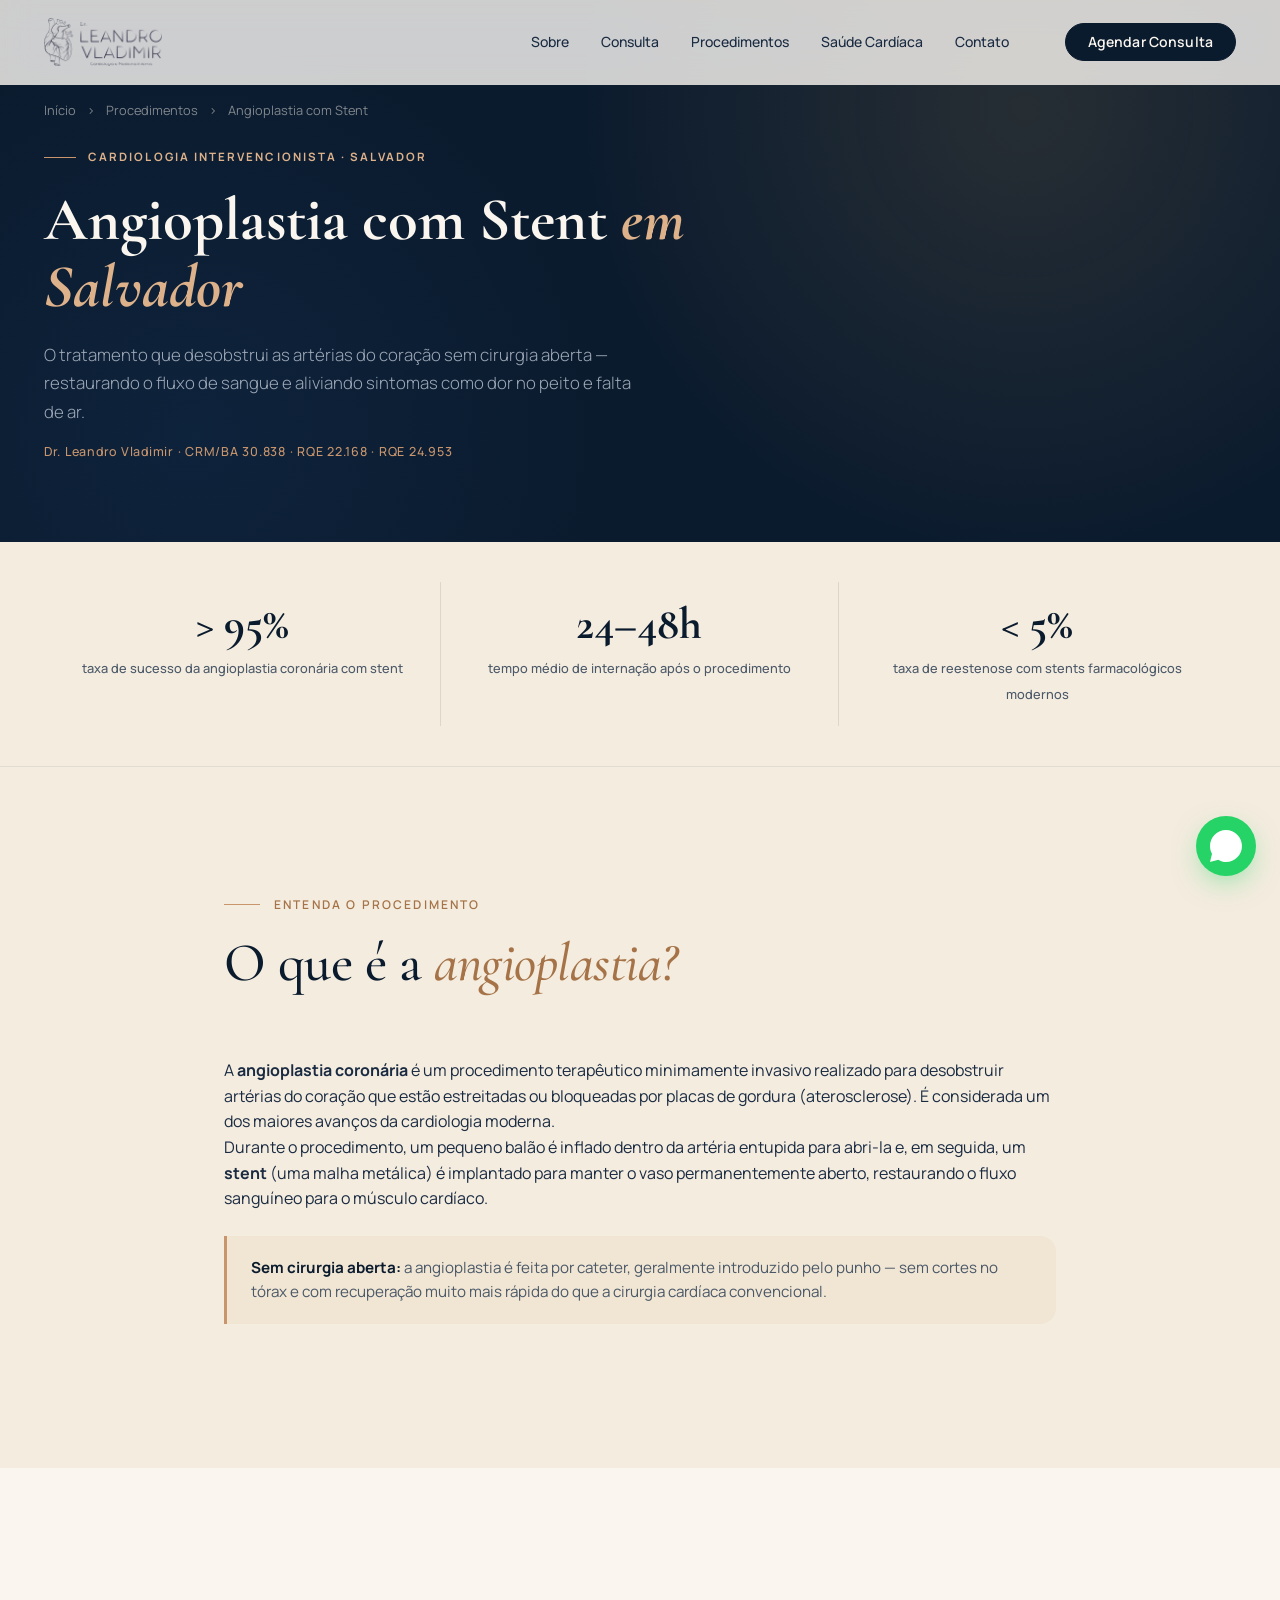
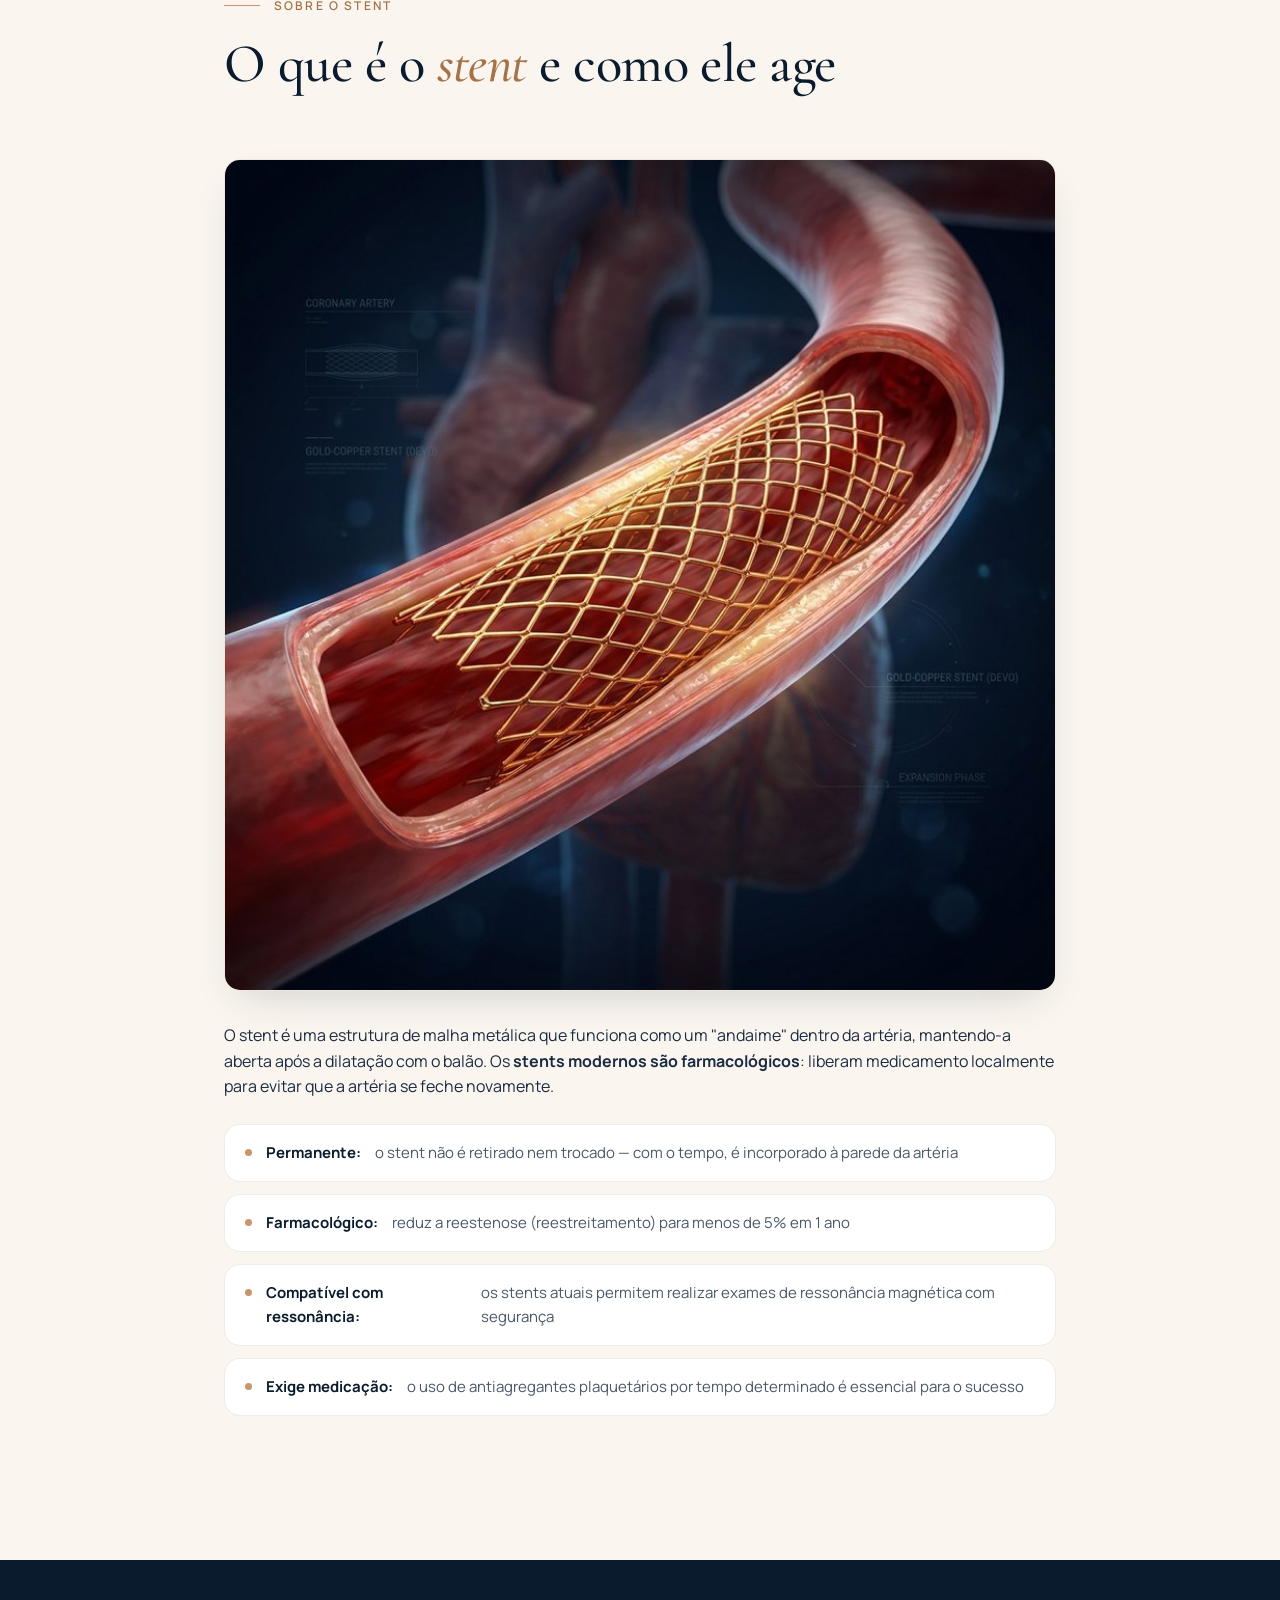
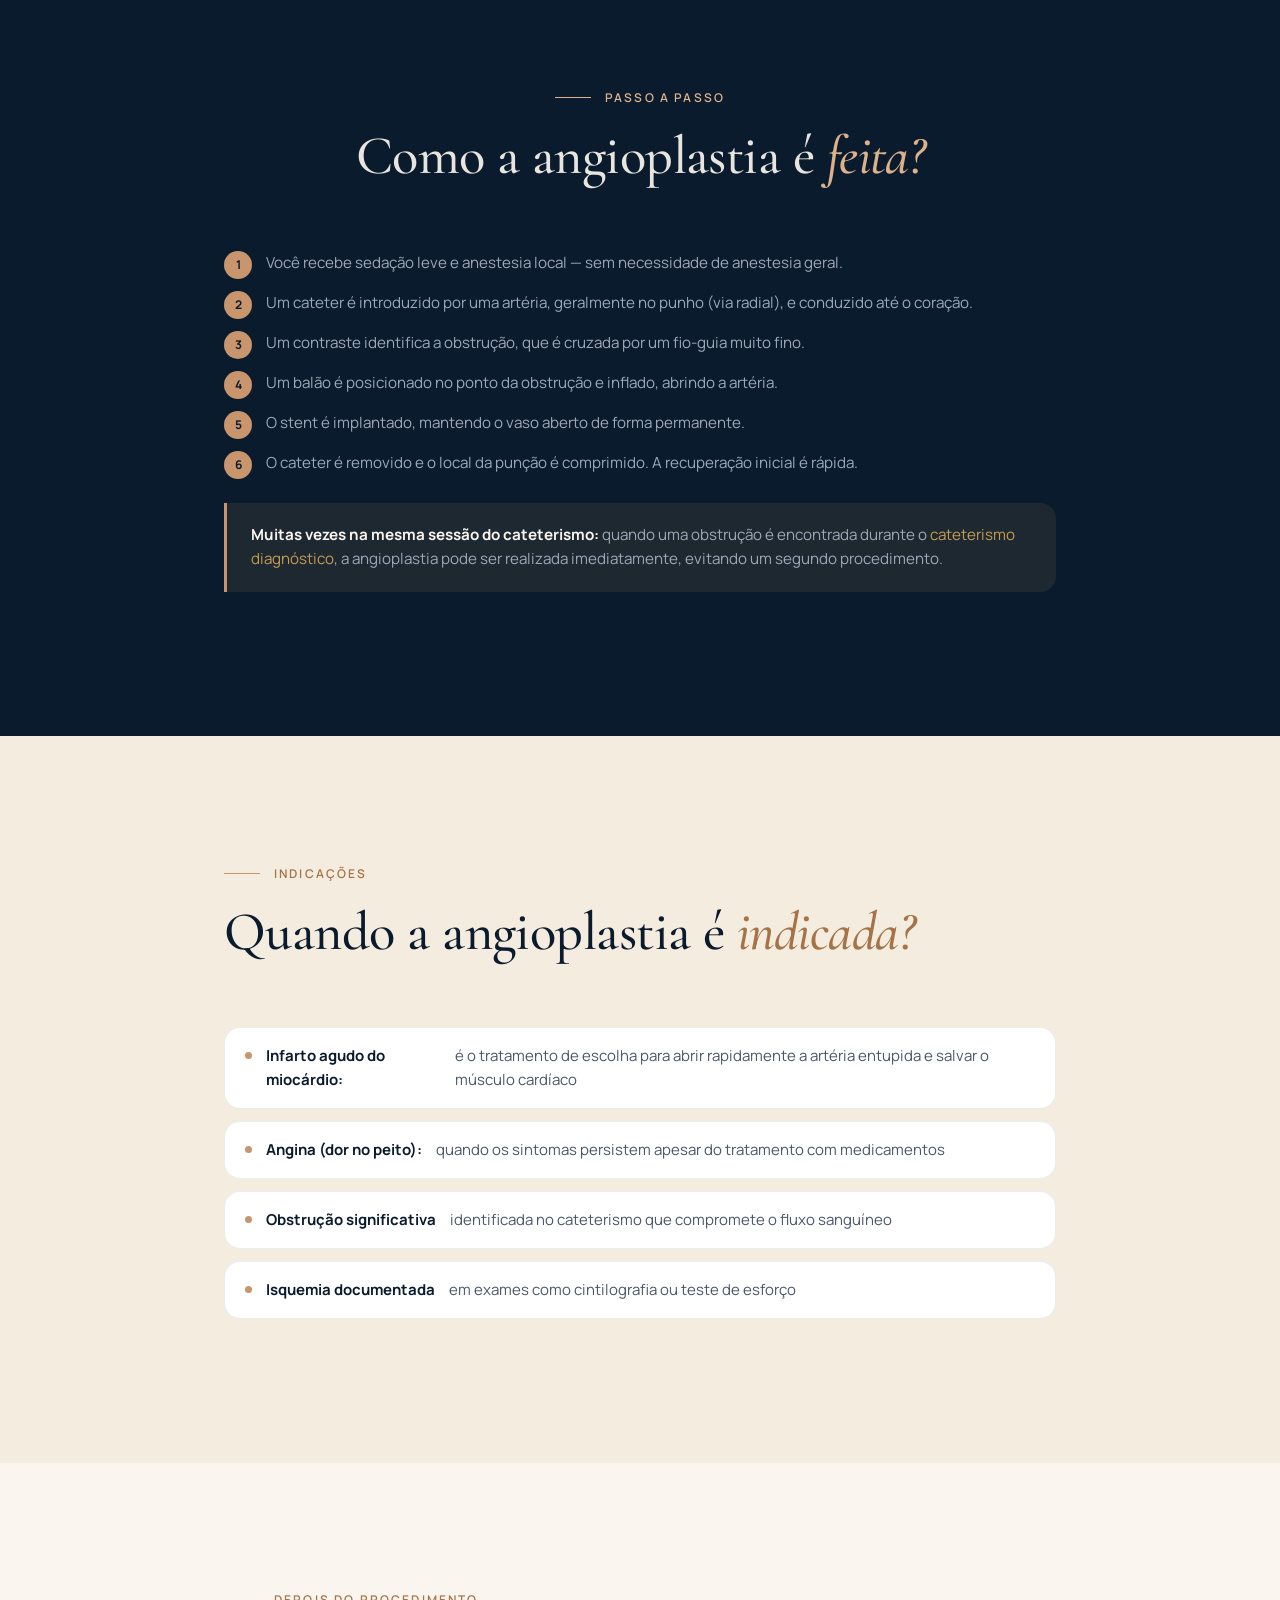
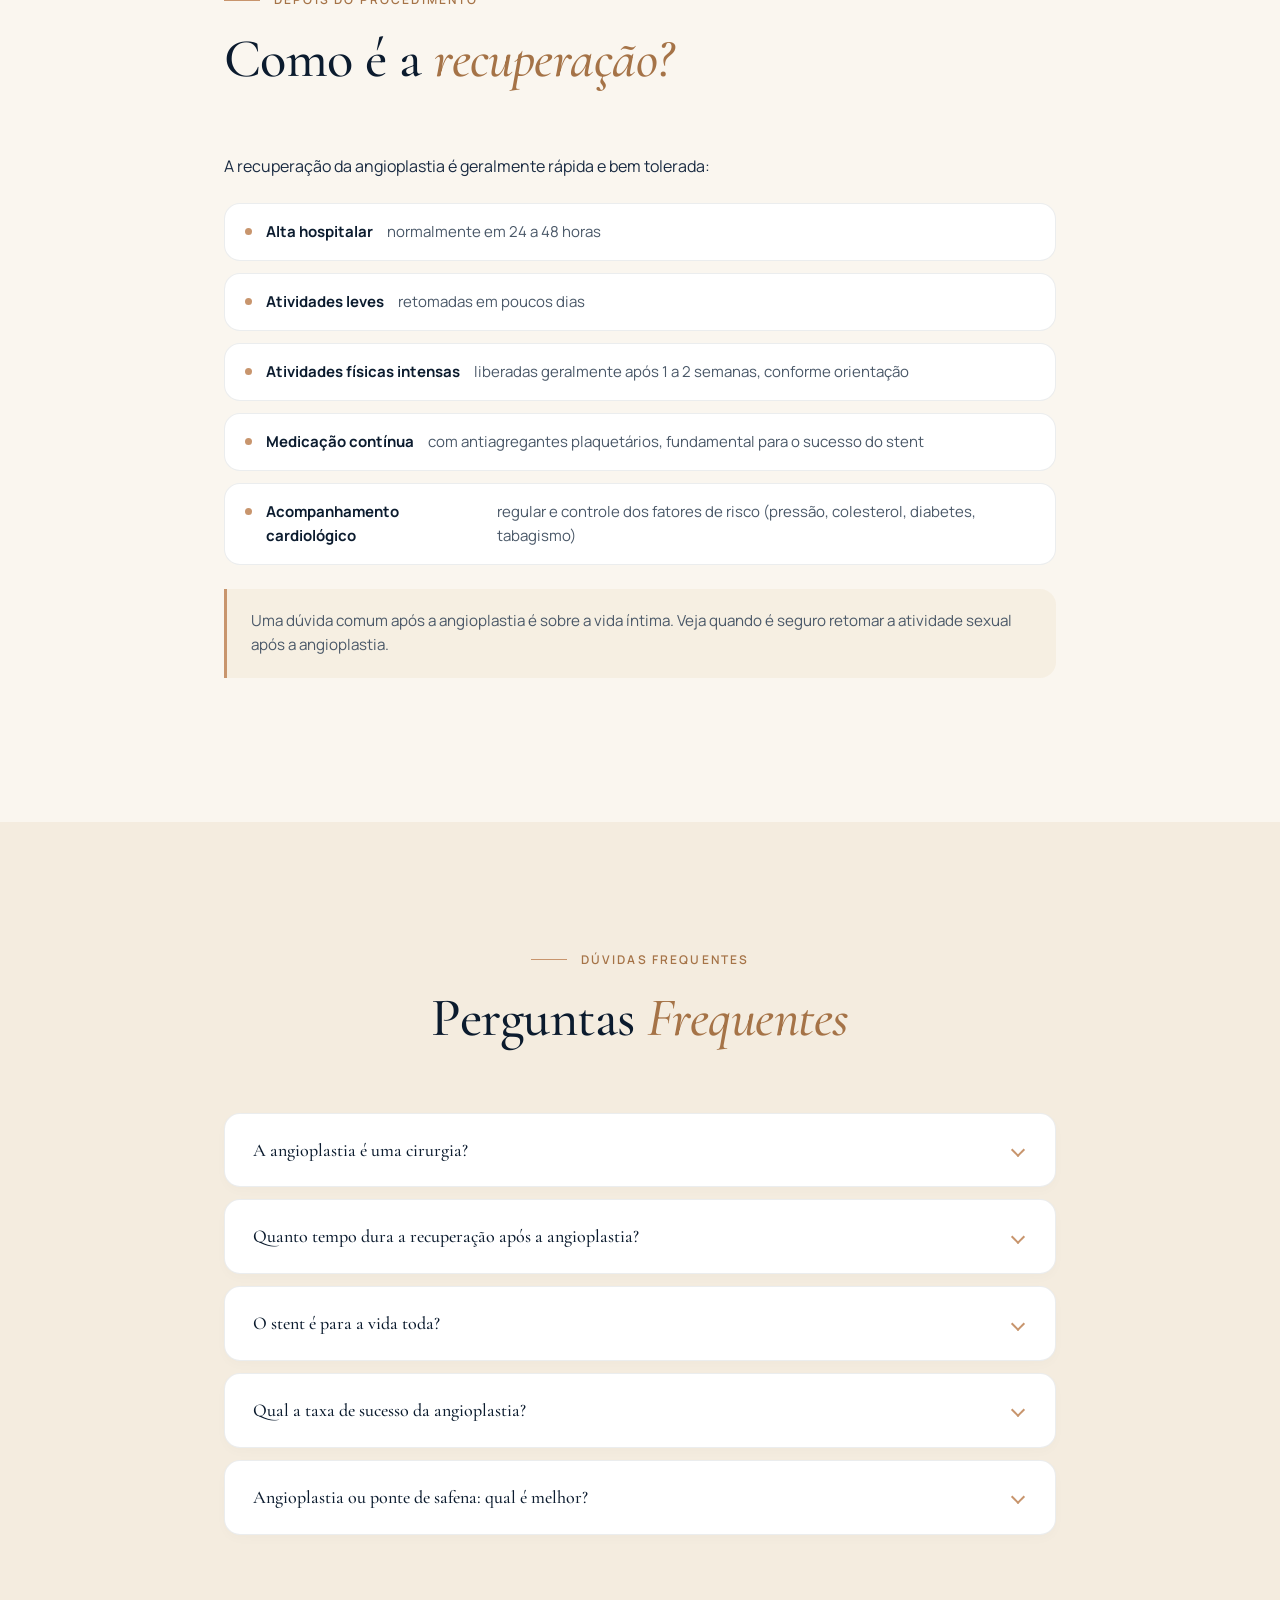
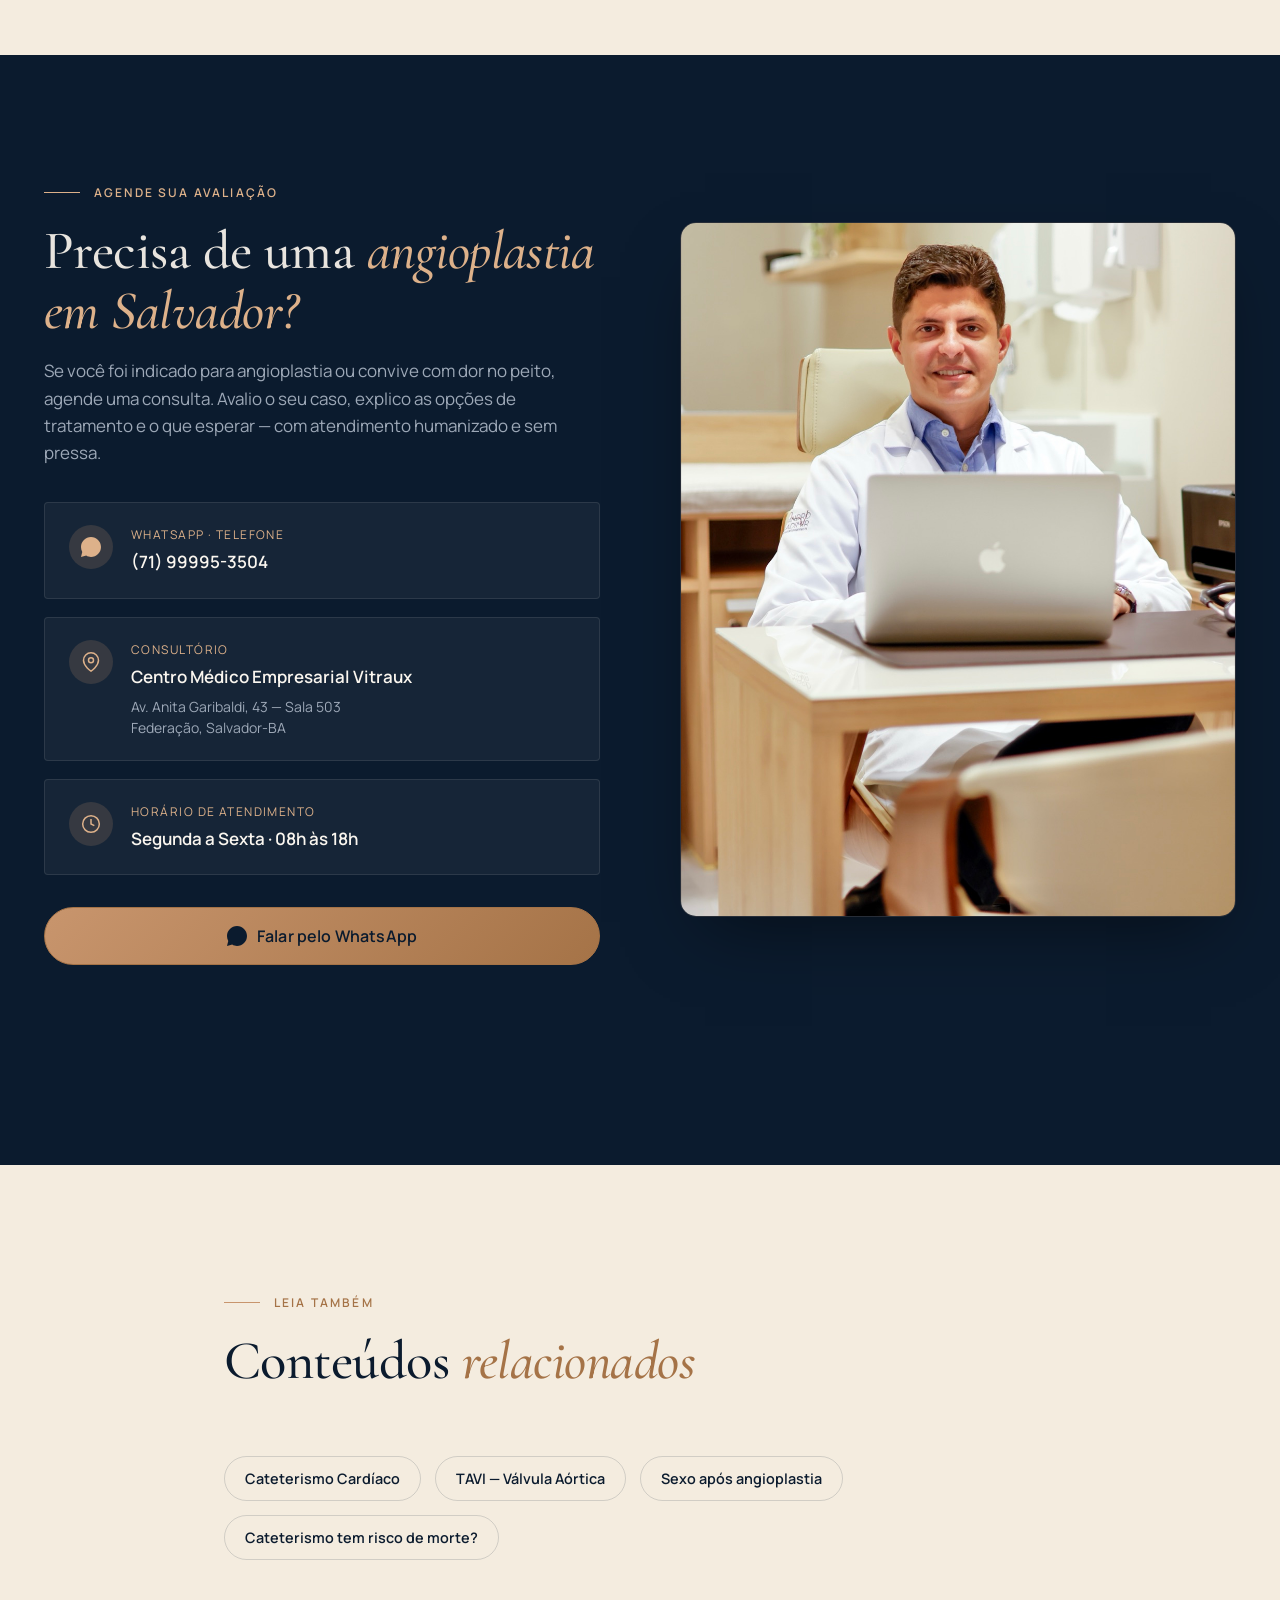
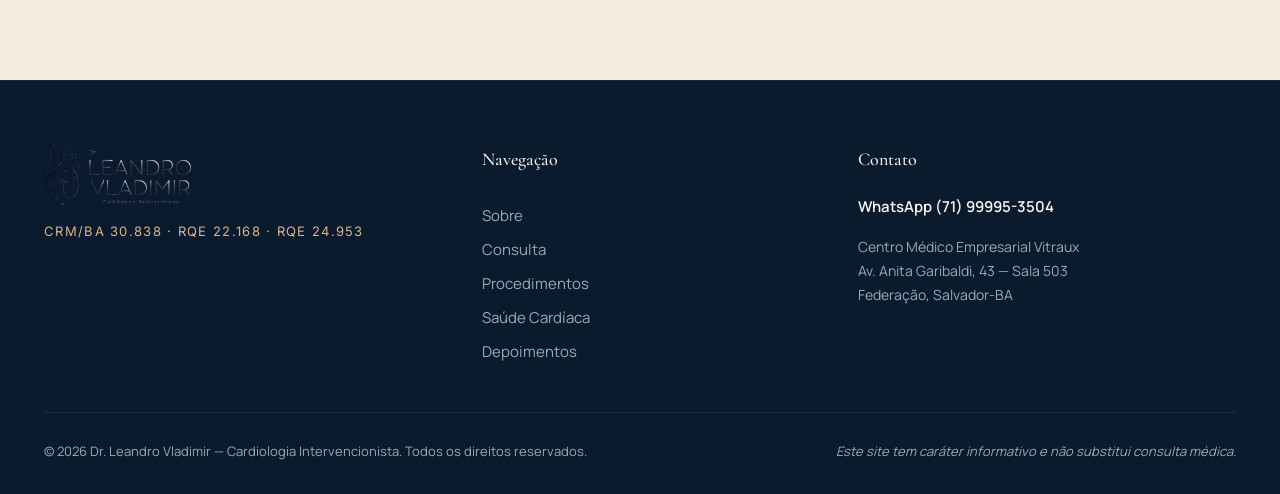
==== commit a2dfcf68: "Corrige link Saude Cardiaca, logo do header e favicon - Adiciona id="conteudo" para o link "Saude Ca" ====
--- a/angioplastia/index.html
+++ b/angioplastia/index.html
@@ -34,7 +34,9 @@
   <meta name="twitter:description" content="O que é a angioplastia coronária com stent, como funciona e recuperação — por cardiologista intervencionista em Salvador." />
   <meta name="twitter:image" content="https://leandrovladimir.com.br/images/consulta.jpg" />
 
-  <link rel="icon" type="image/png" href="/images/favicon.png" />
+  <link rel="icon" type="image/png" sizes="512x512" href="/images/favicon-512.png" />
+  <link rel="icon" type="image/png" sizes="128x128" href="/images/favicon.png" />
+  <link rel="apple-touch-icon" sizes="180x180" href="/images/apple-touch-icon.png" />
 
   <link rel="preconnect" href="https://fonts.googleapis.com" />
   <link rel="preconnect" href="https://fonts.gstatic.com" crossorigin />
@@ -96,7 +98,7 @@
   <header class="header" id="header">
     <div class="container header__inner">
       <a href="https://leandrovladimir.com.br" class="header__brand" aria-label="Dr. Leandro Vladimir — Início">
-        <img src="/images/logo-header.png" alt="Logo Dr. Leandro Vladimir" class="header__logo" width="240" height="98" />
+        <img src="/images/logo-header-dark.png" alt="Logo Dr. Leandro Vladimir" class="header__logo" width="240" height="98" />
       </a>
       <nav class="header__nav" aria-label="Navegação principal">
         <a href="https://leandrovladimir.com.br/#sobre">Sobre</a>
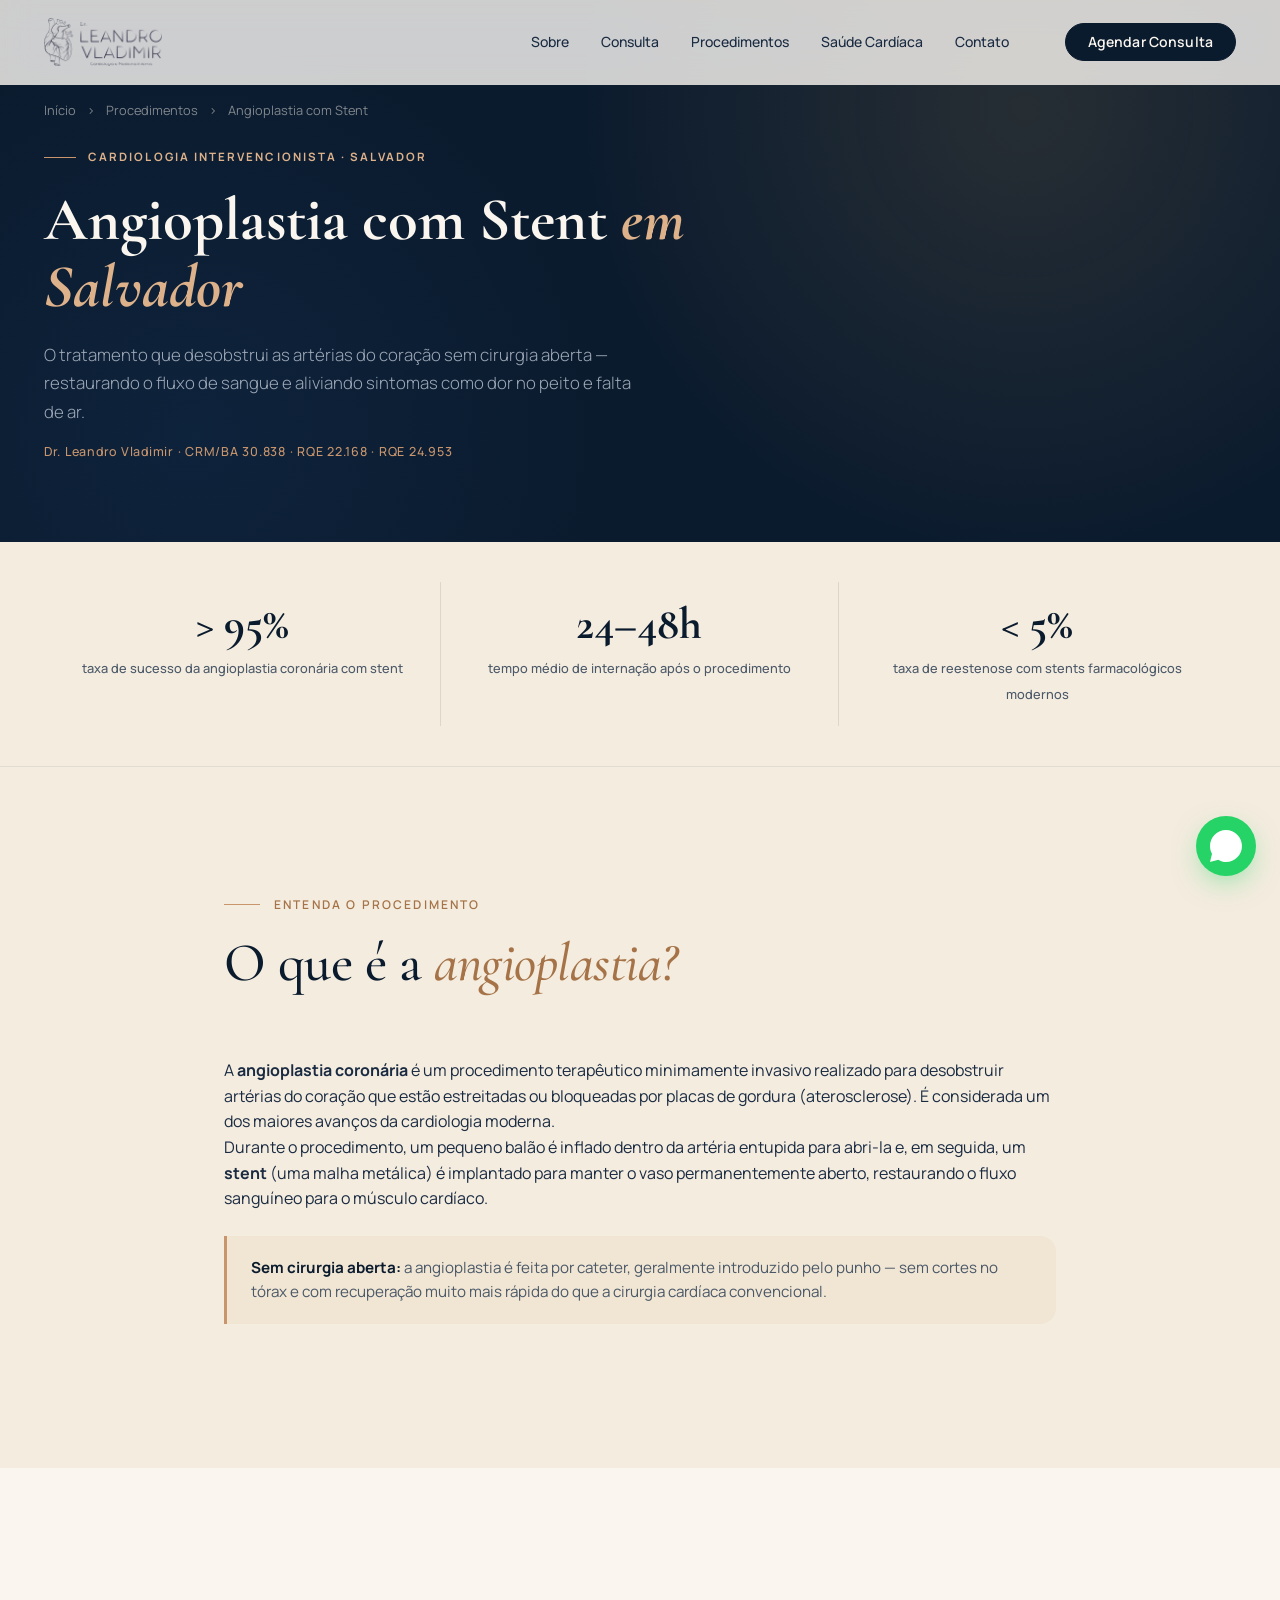
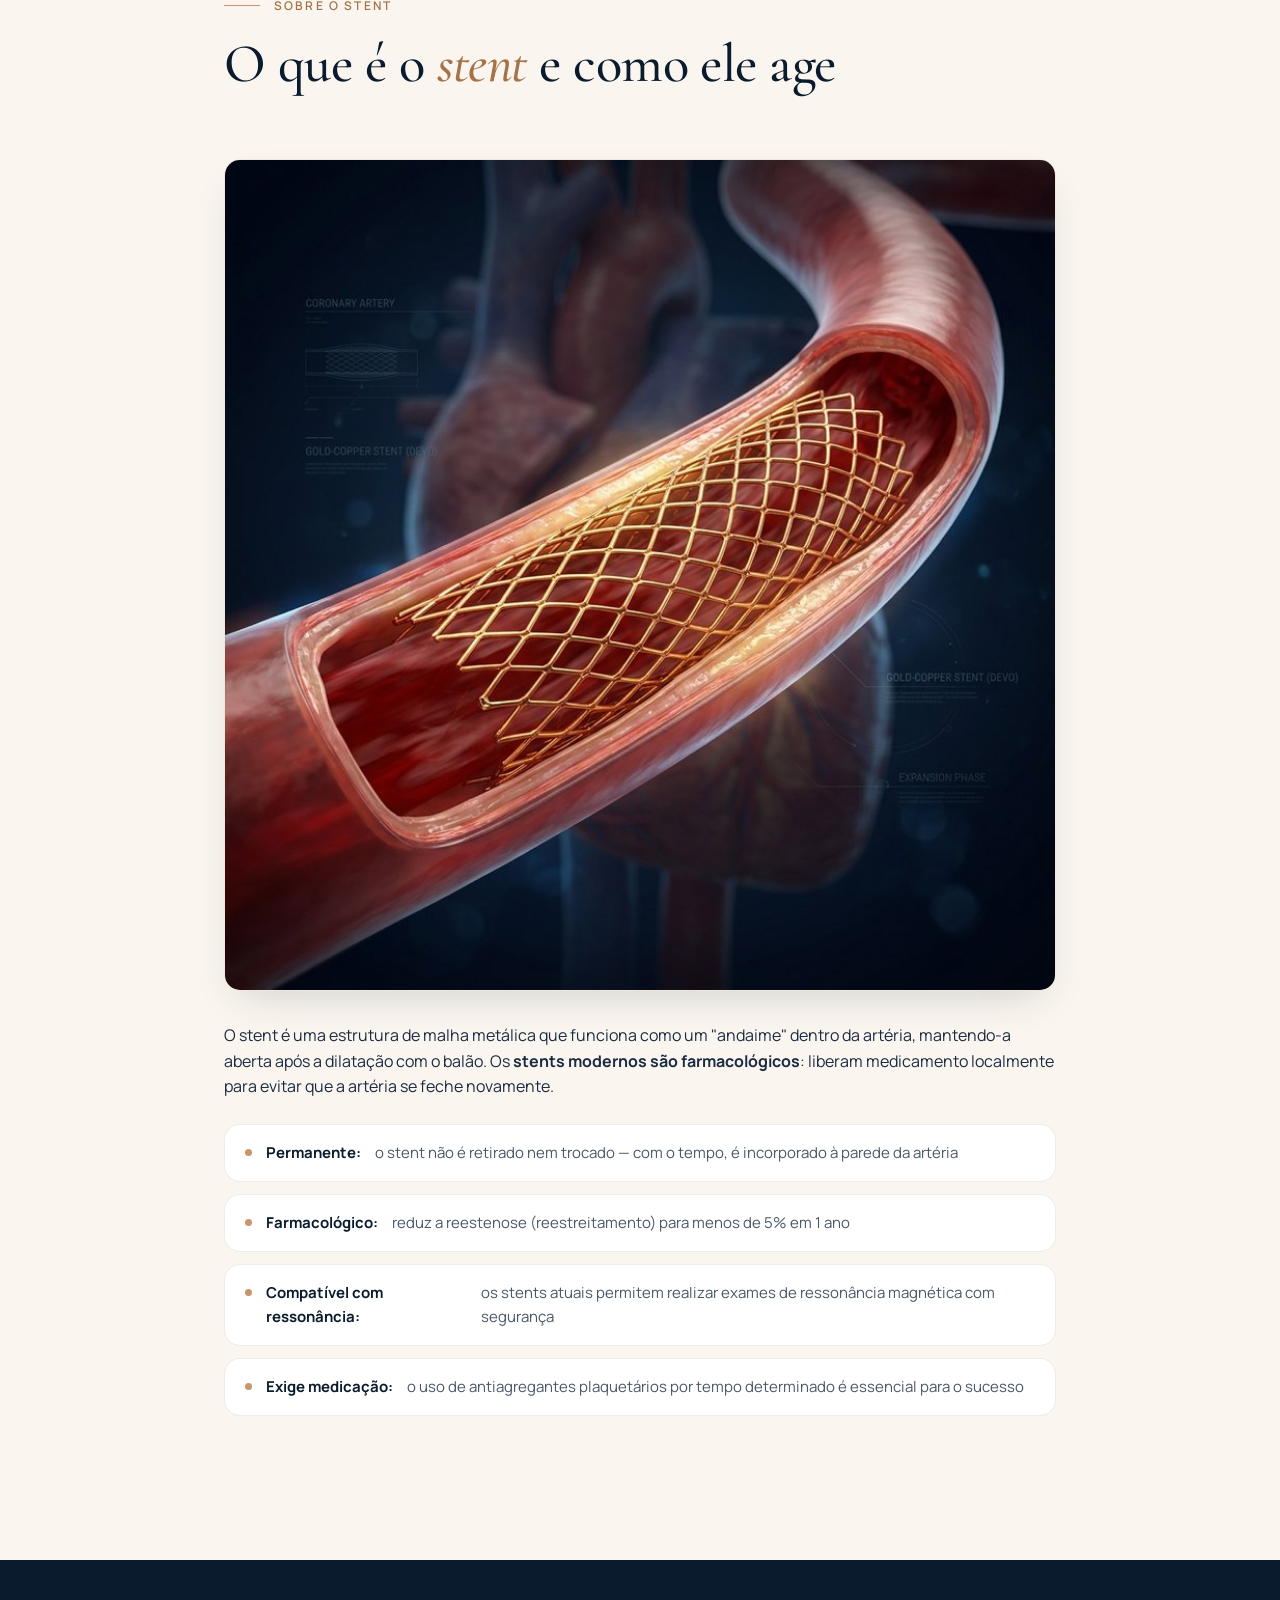
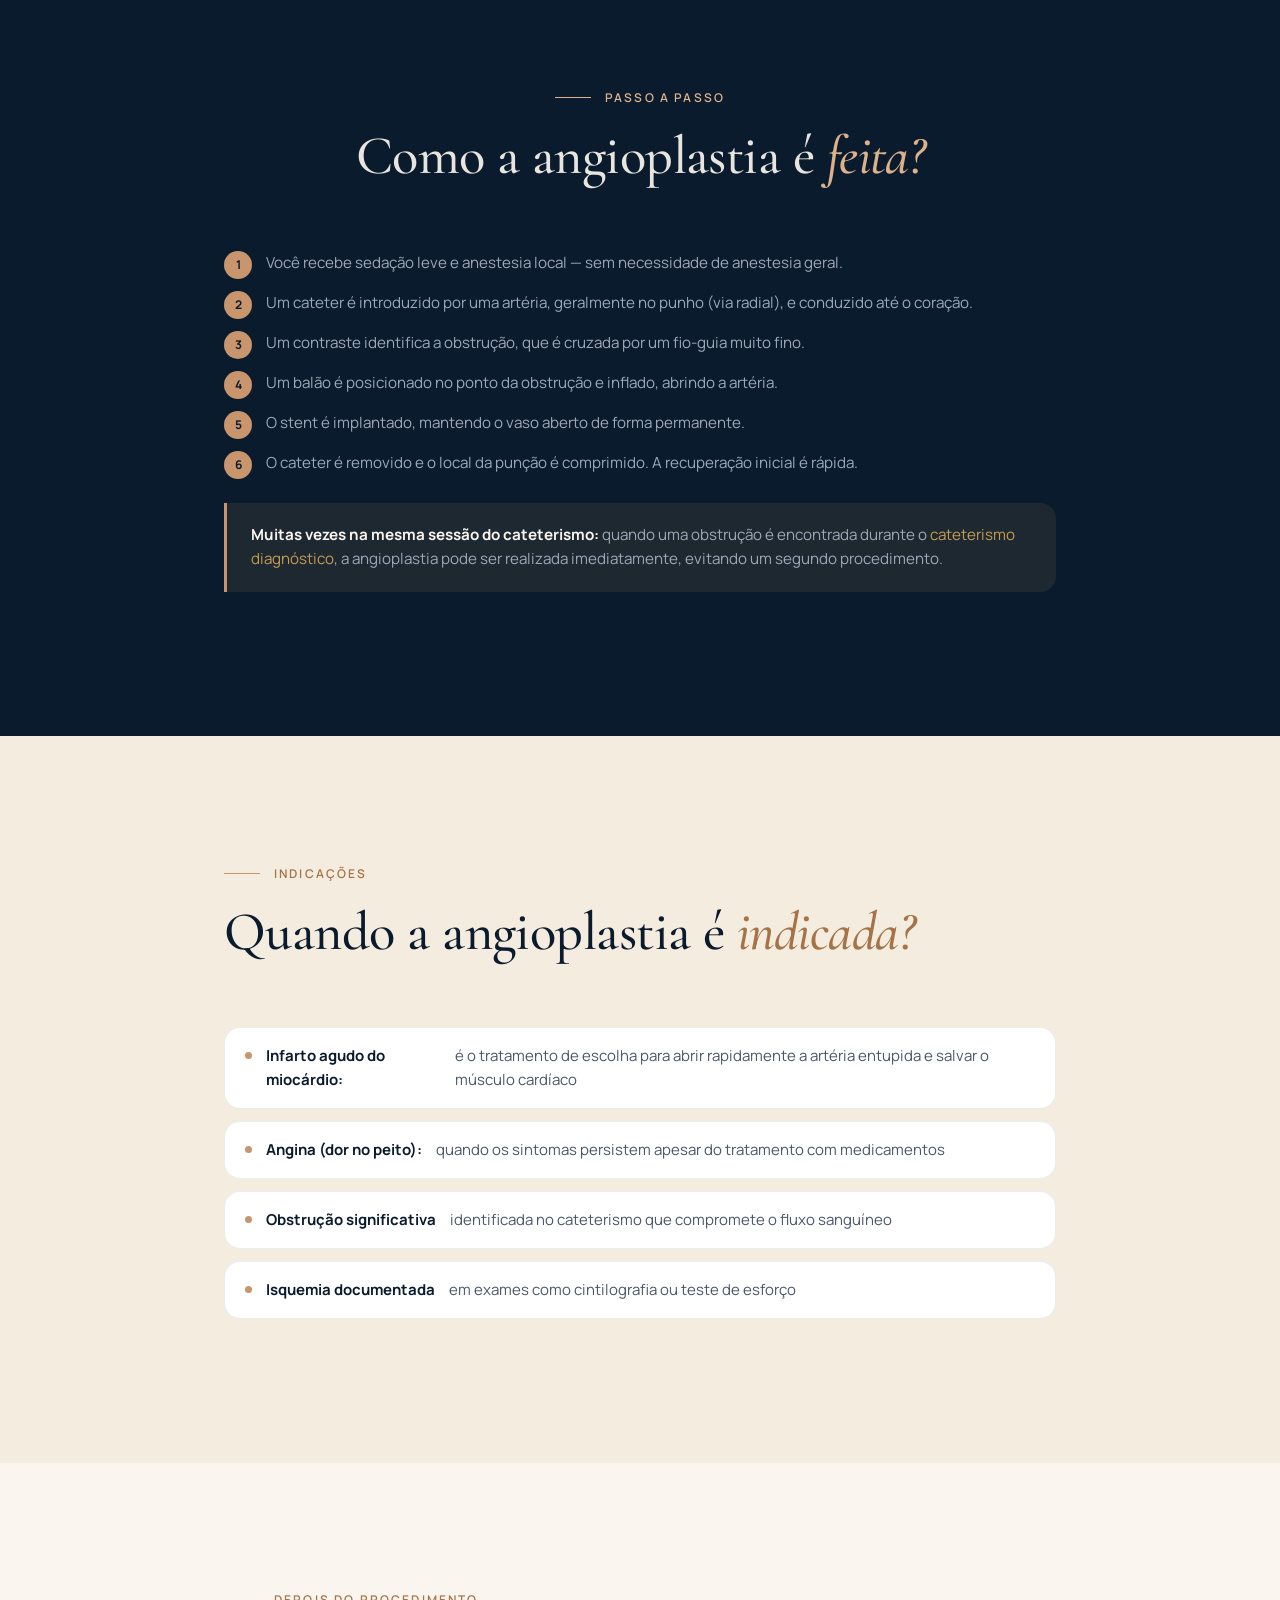
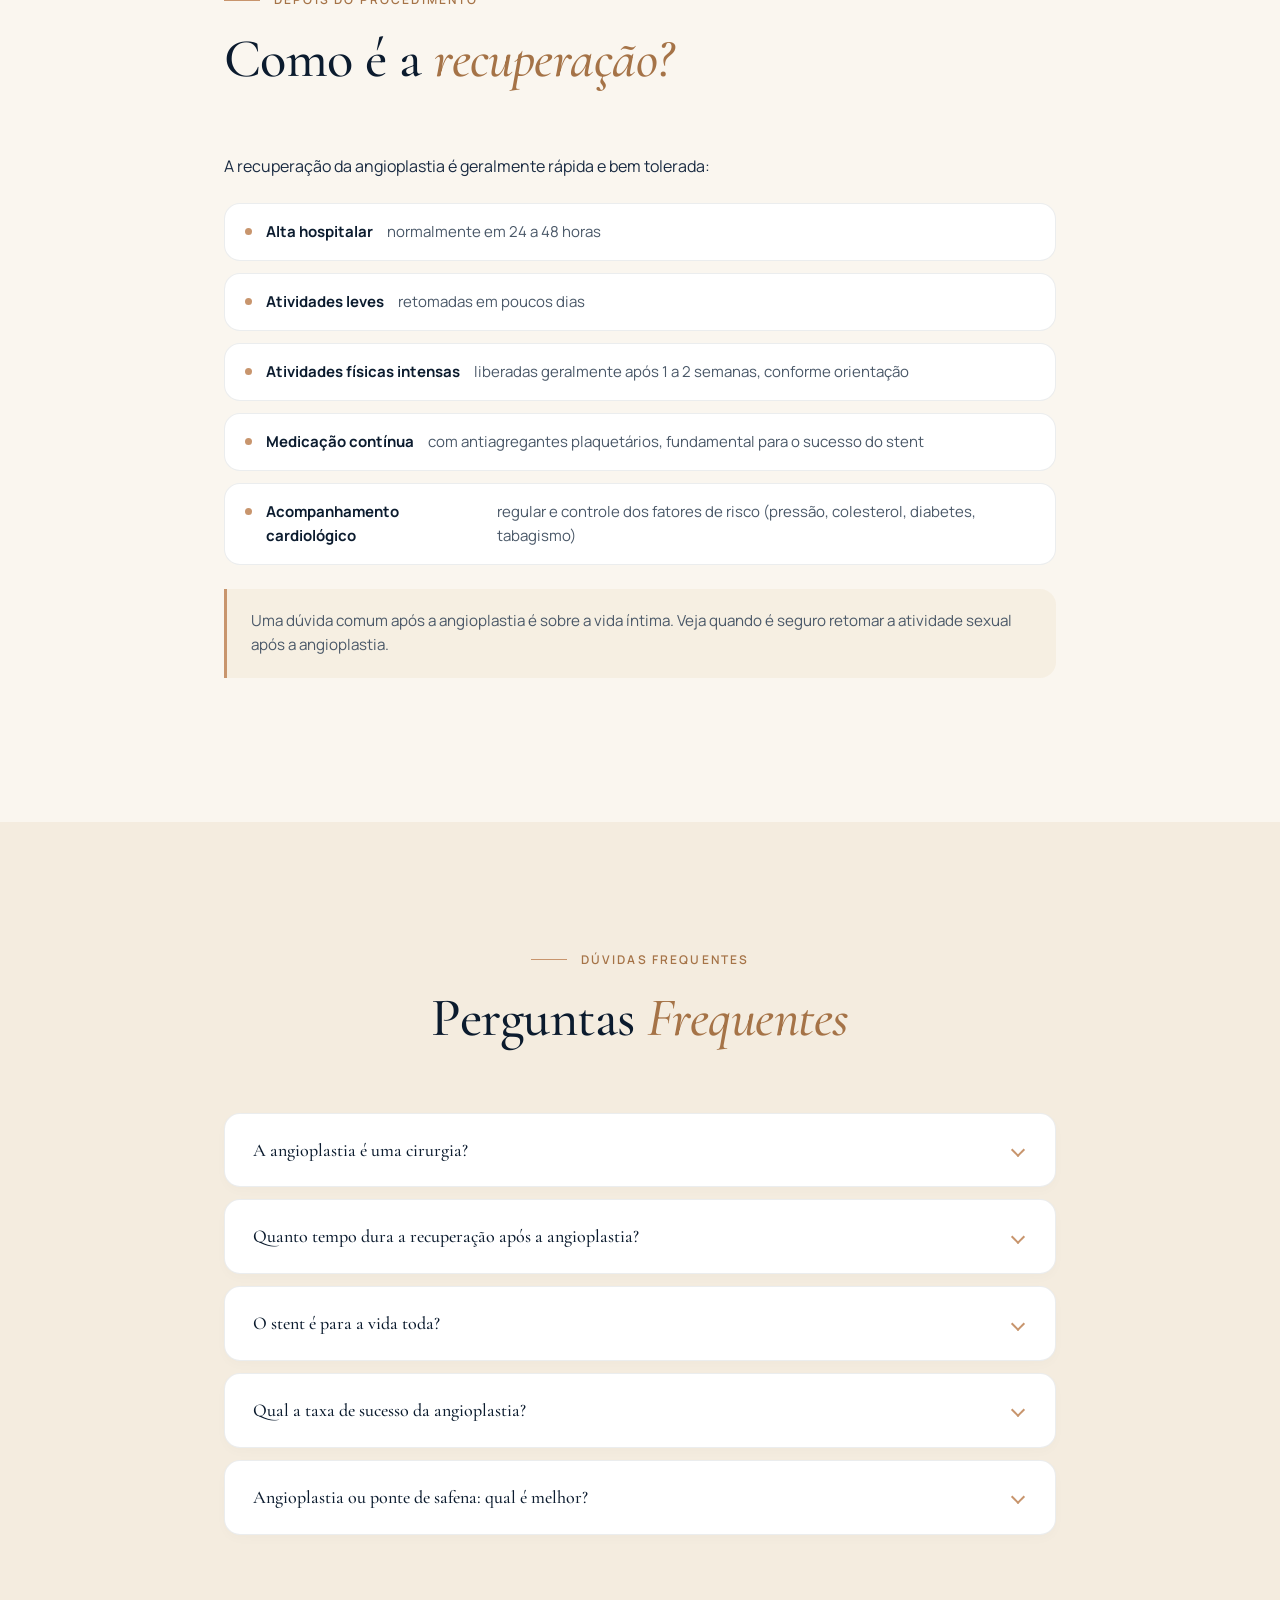
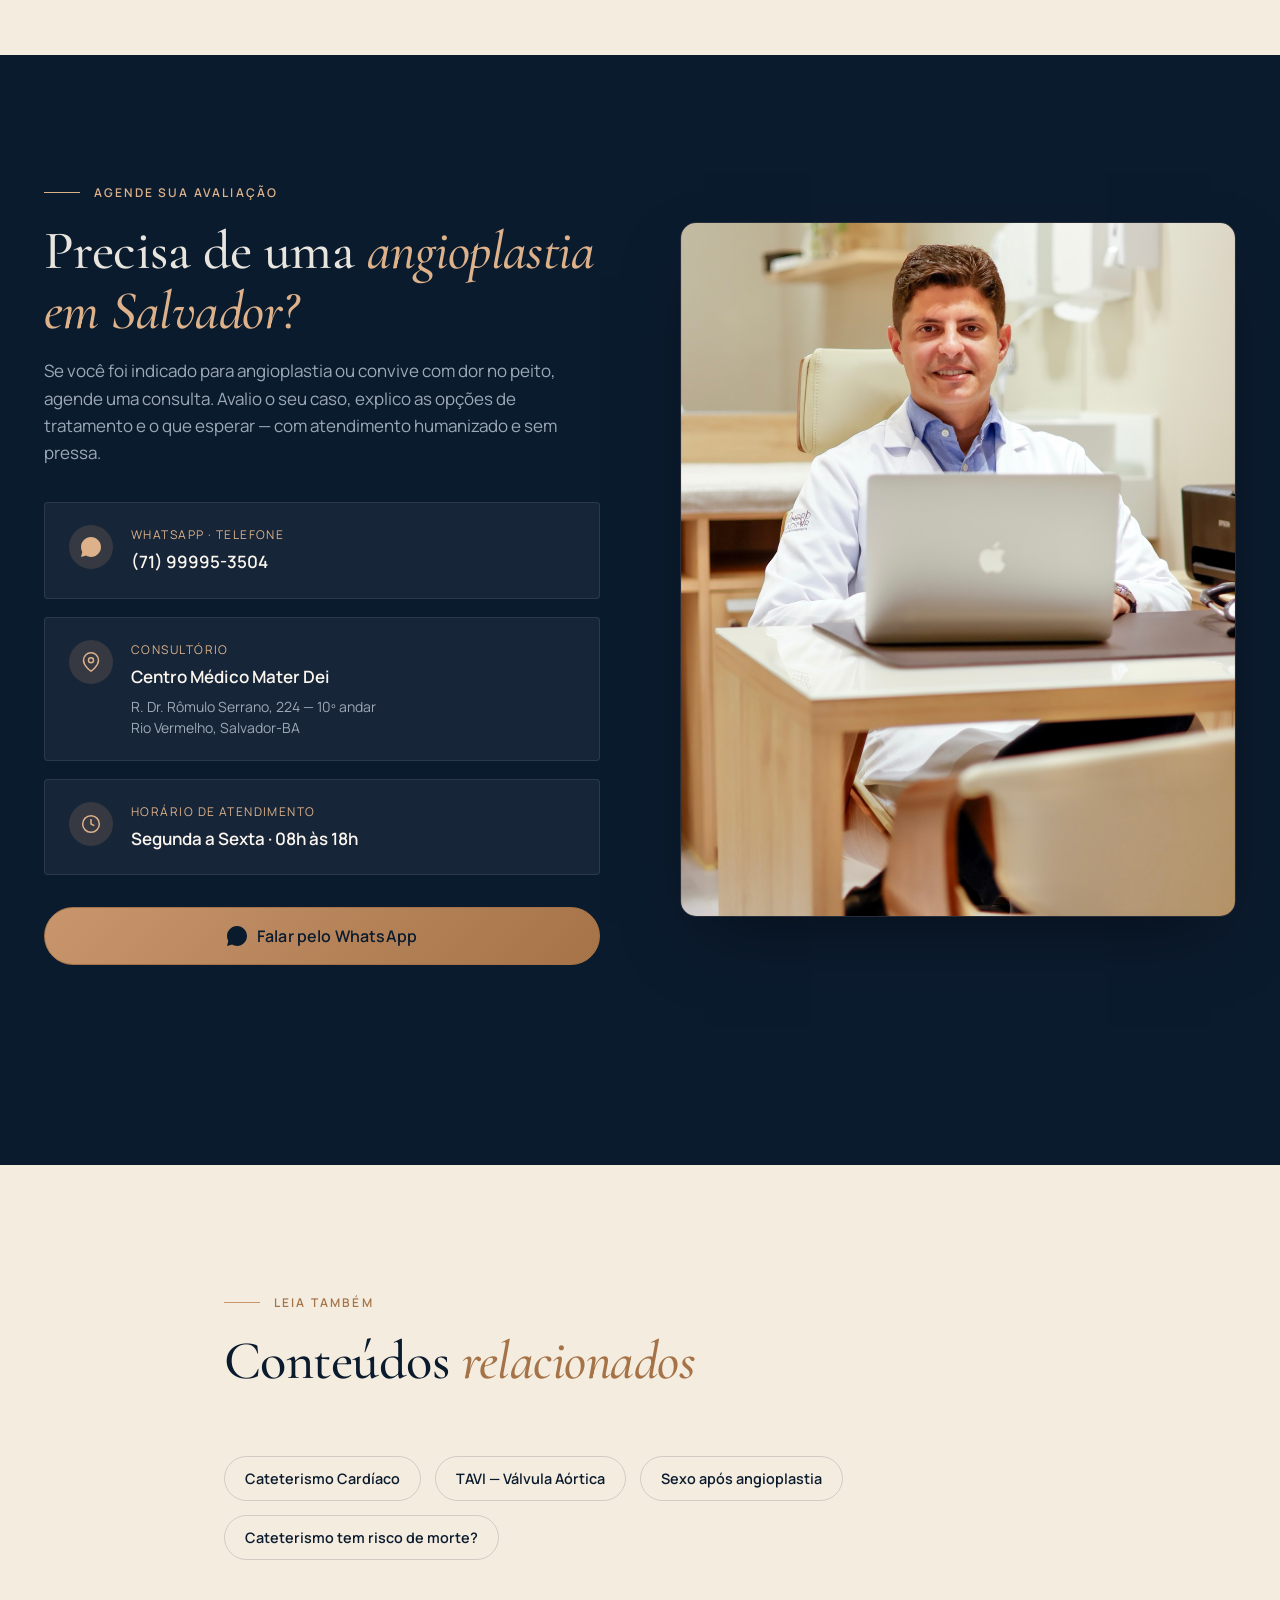
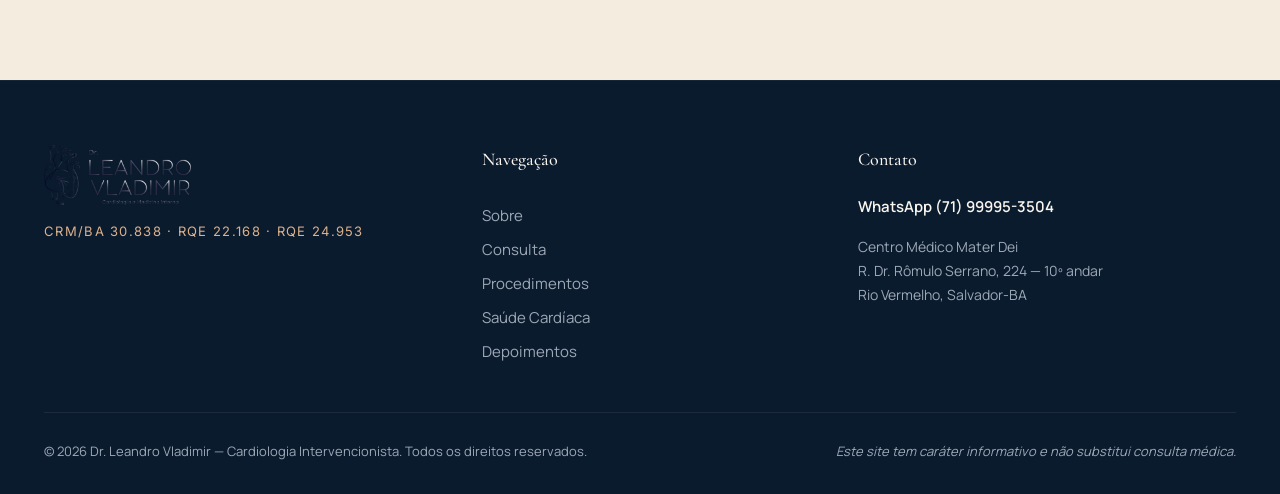
==== commit 270aba79: "Atualiza endereço do consultório para Centro Médico Mater Dei Move o endereço de todas as páginas (i" ====
--- a/angioplastia/index.html
+++ b/angioplastia/index.html
@@ -332,8 +332,8 @@
               </div>
               <div>
                 <small>Consultório</small>
-                <strong>Centro Médico Empresarial Vitraux</strong>
-                <span>Av. Anita Garibaldi, 43 — Sala 503<br/>Federação, Salvador-BA</span>
+                <strong>Centro Médico Mater Dei</strong>
+                <span>R. Dr. Rômulo Serrano, 224 — 10º andar<br/>Rio Vermelho, Salvador-BA</span>
               </div>
             </div>
             <div class="contact__item">
@@ -395,7 +395,7 @@
         <div class="footer__contact">
           <h4>Contato</h4>
           <a href="https://wa.me/5571999953504" target="_blank" rel="noopener">WhatsApp (71) 99995-3504</a>
-          <p>Centro Médico Empresarial Vitraux<br/>Av. Anita Garibaldi, 43 — Sala 503<br/>Federação, Salvador-BA</p>
+          <p>Centro Médico Mater Dei<br/>R. Dr. Rômulo Serrano, 224 — 10º andar<br/>Rio Vermelho, Salvador-BA</p>
         </div>
       </div>
       <div class="footer__bottom">
